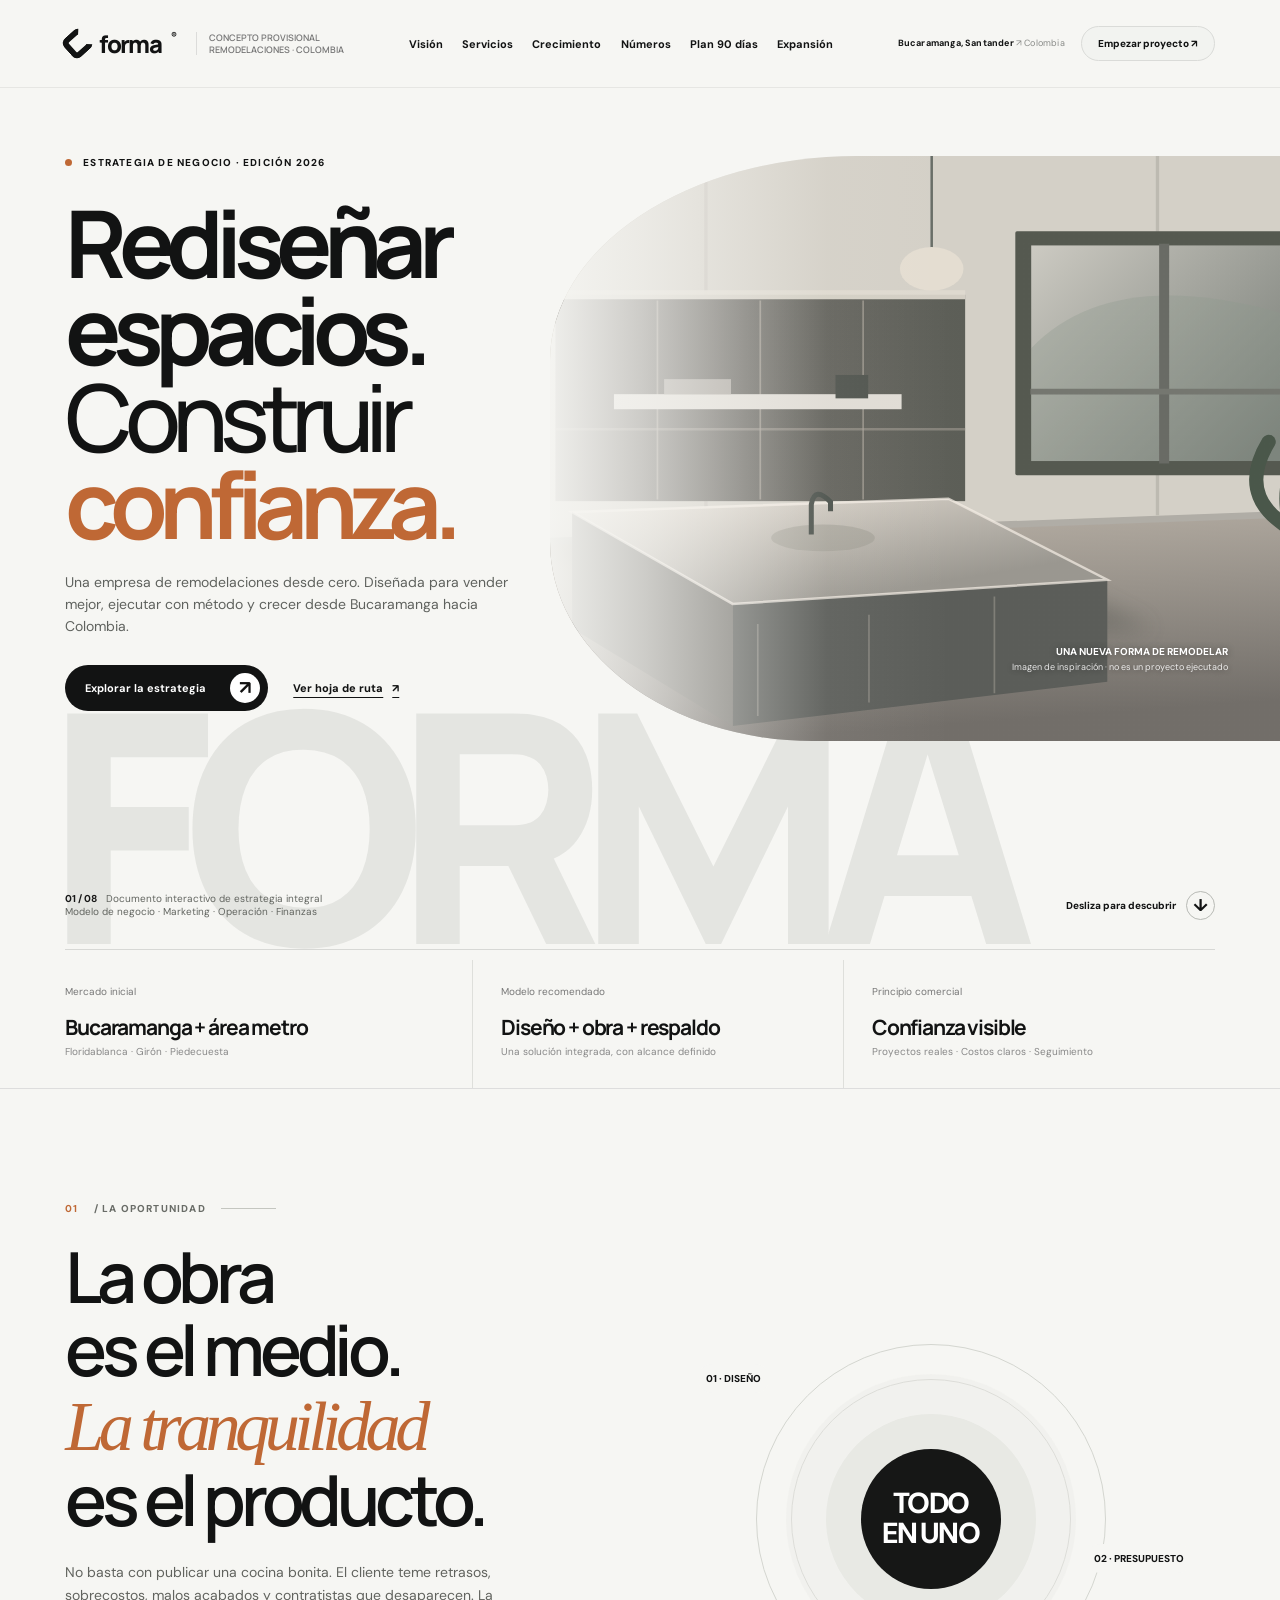
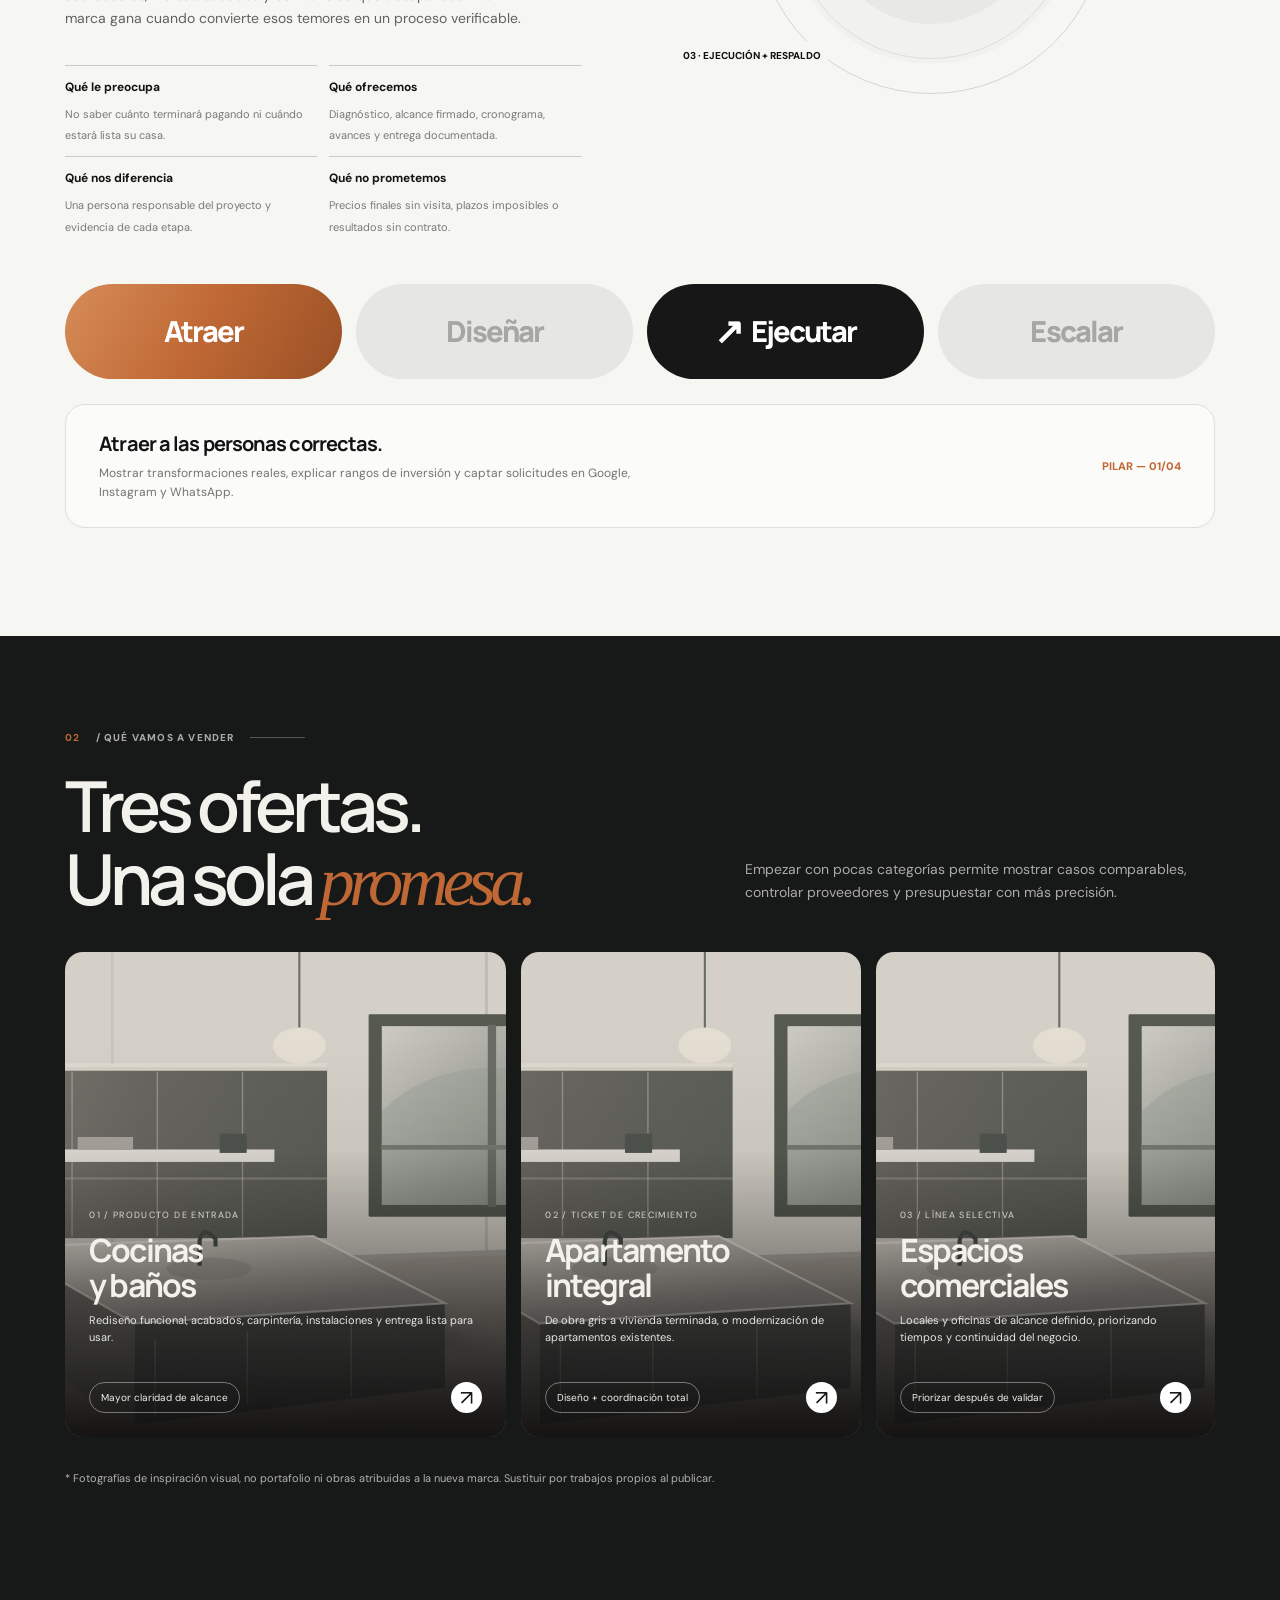
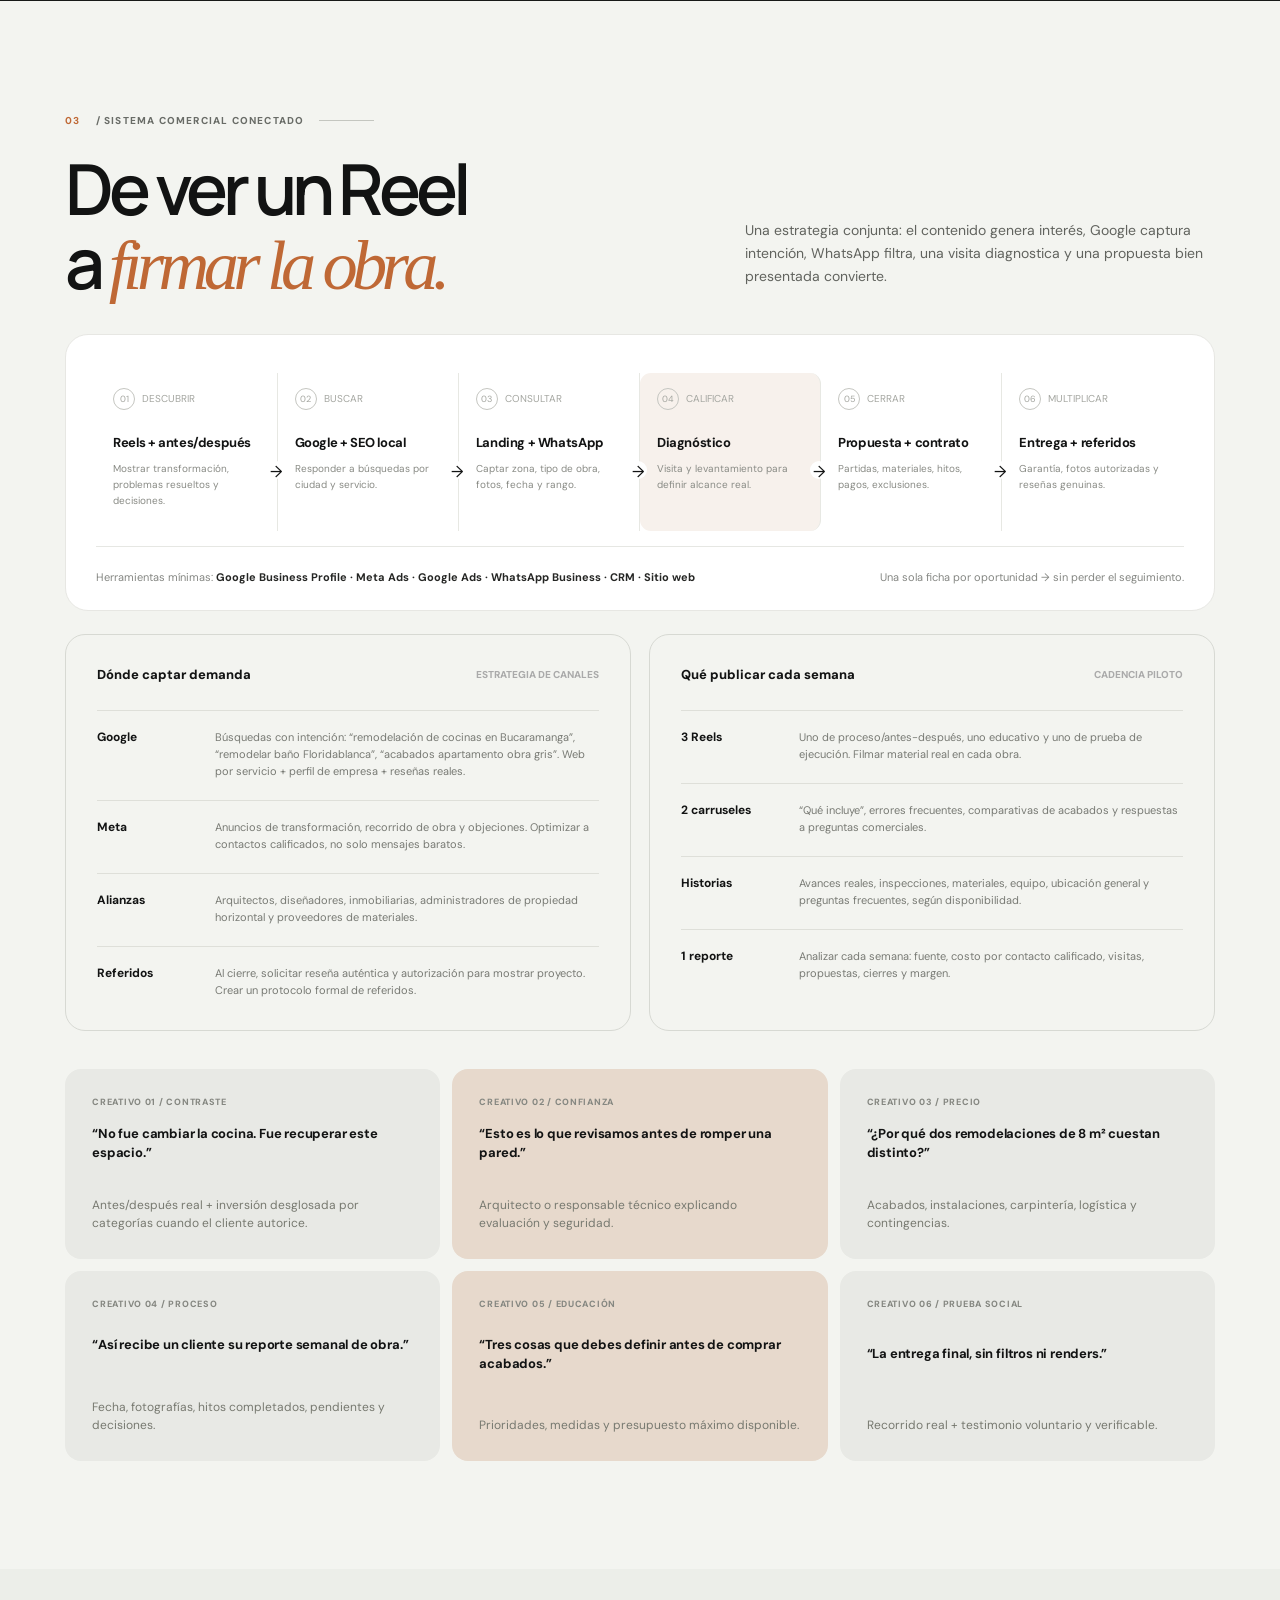
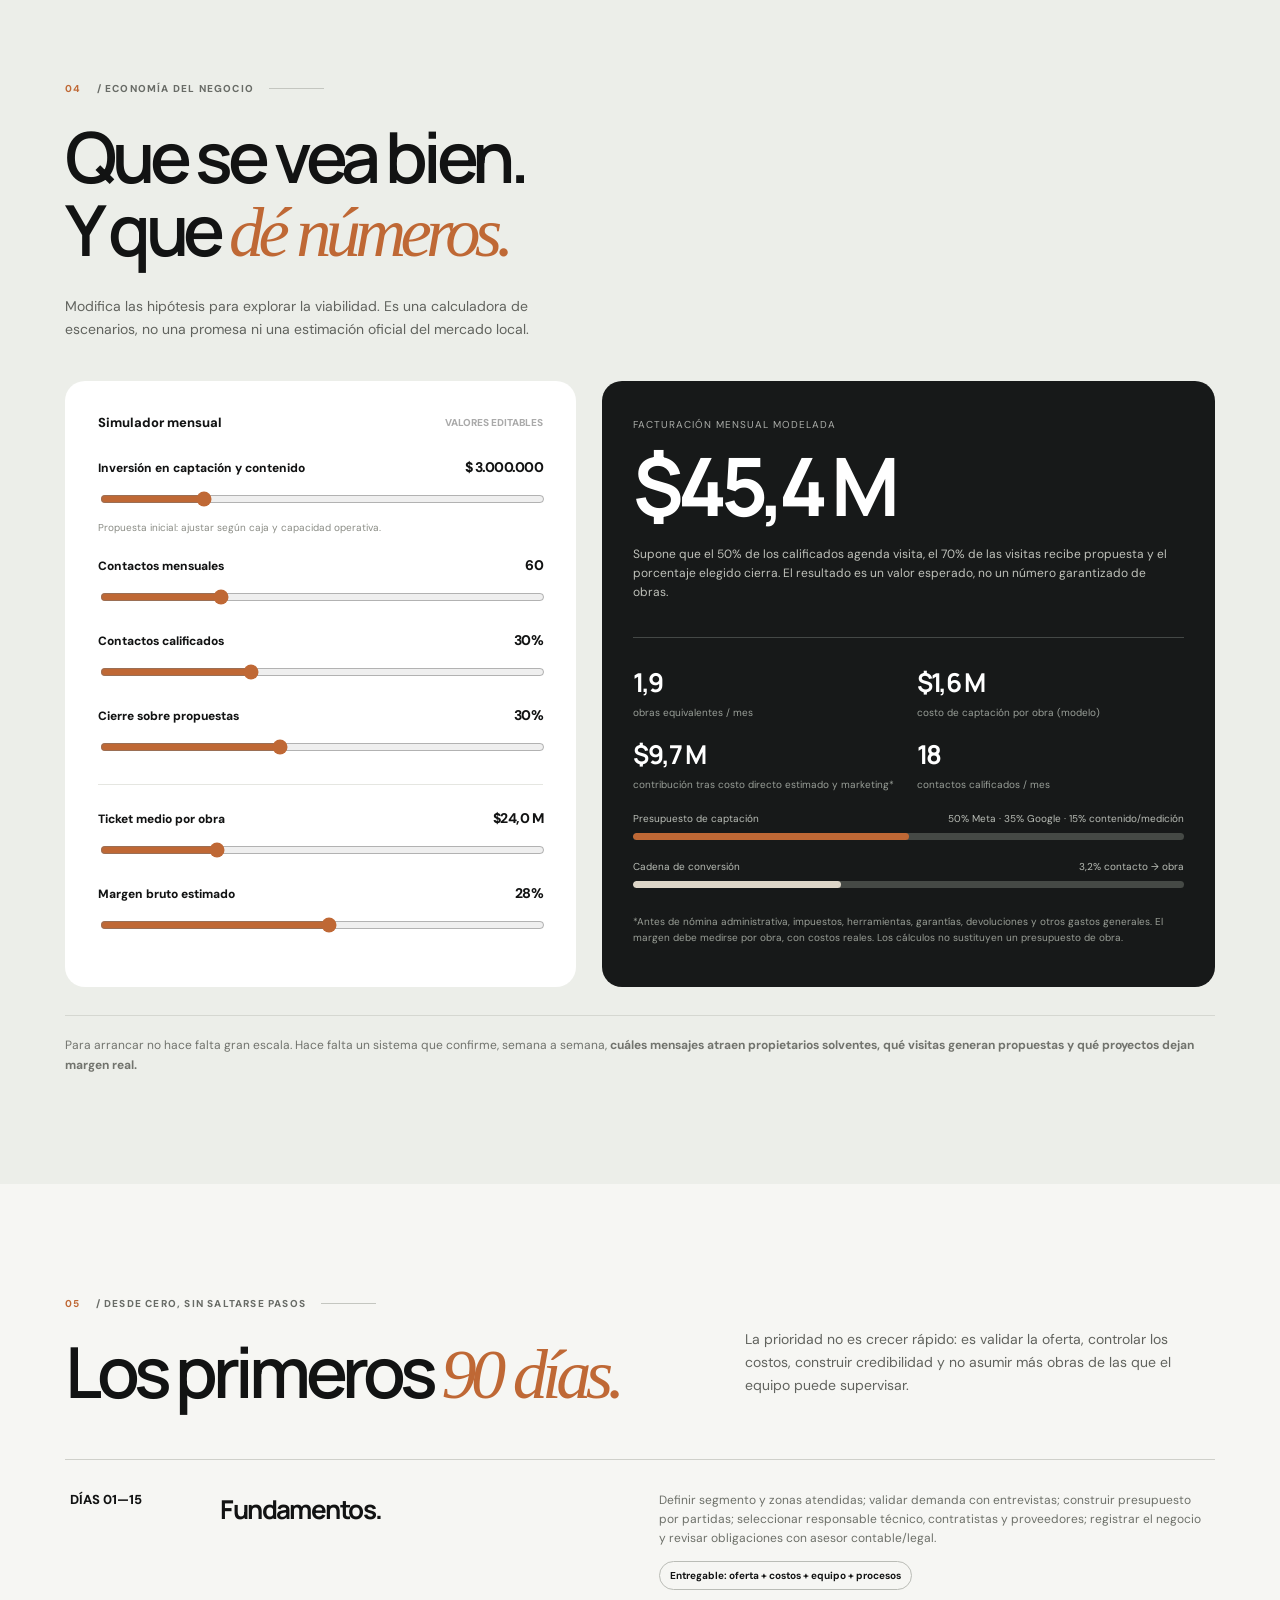
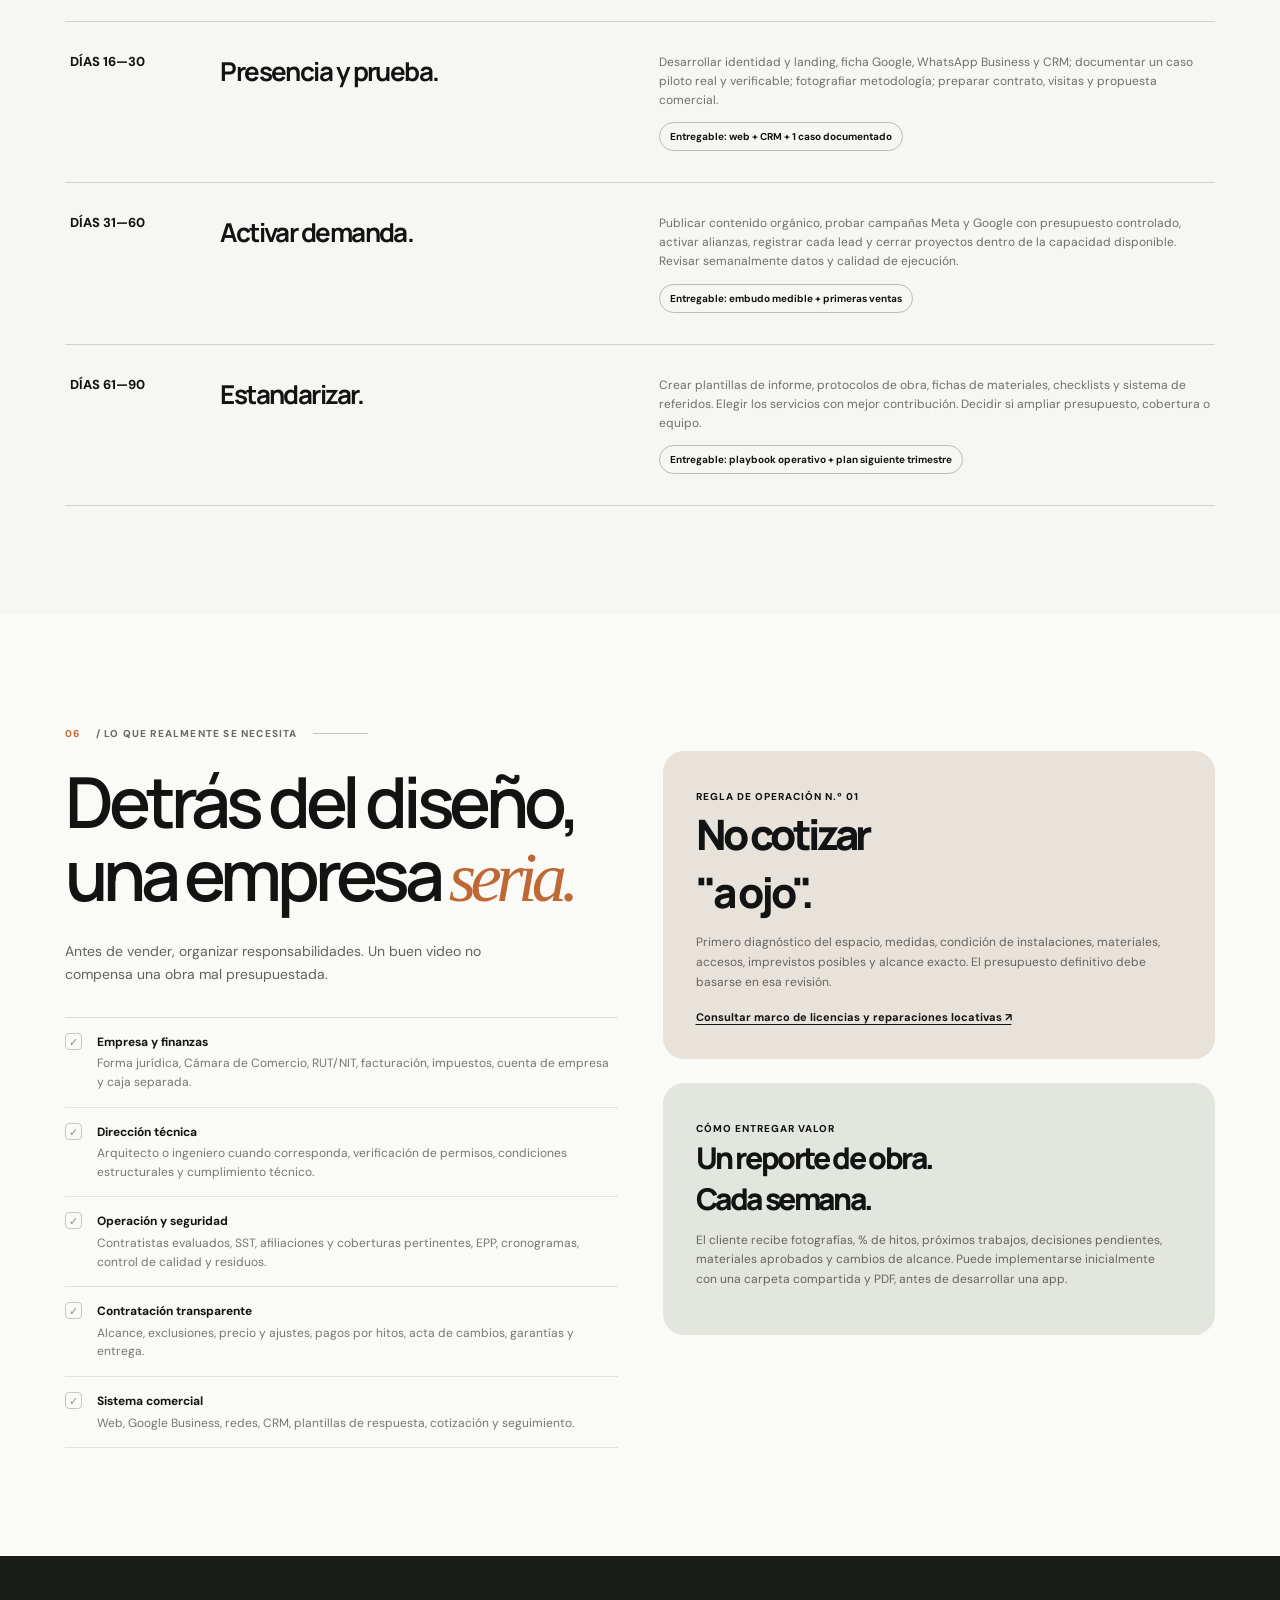
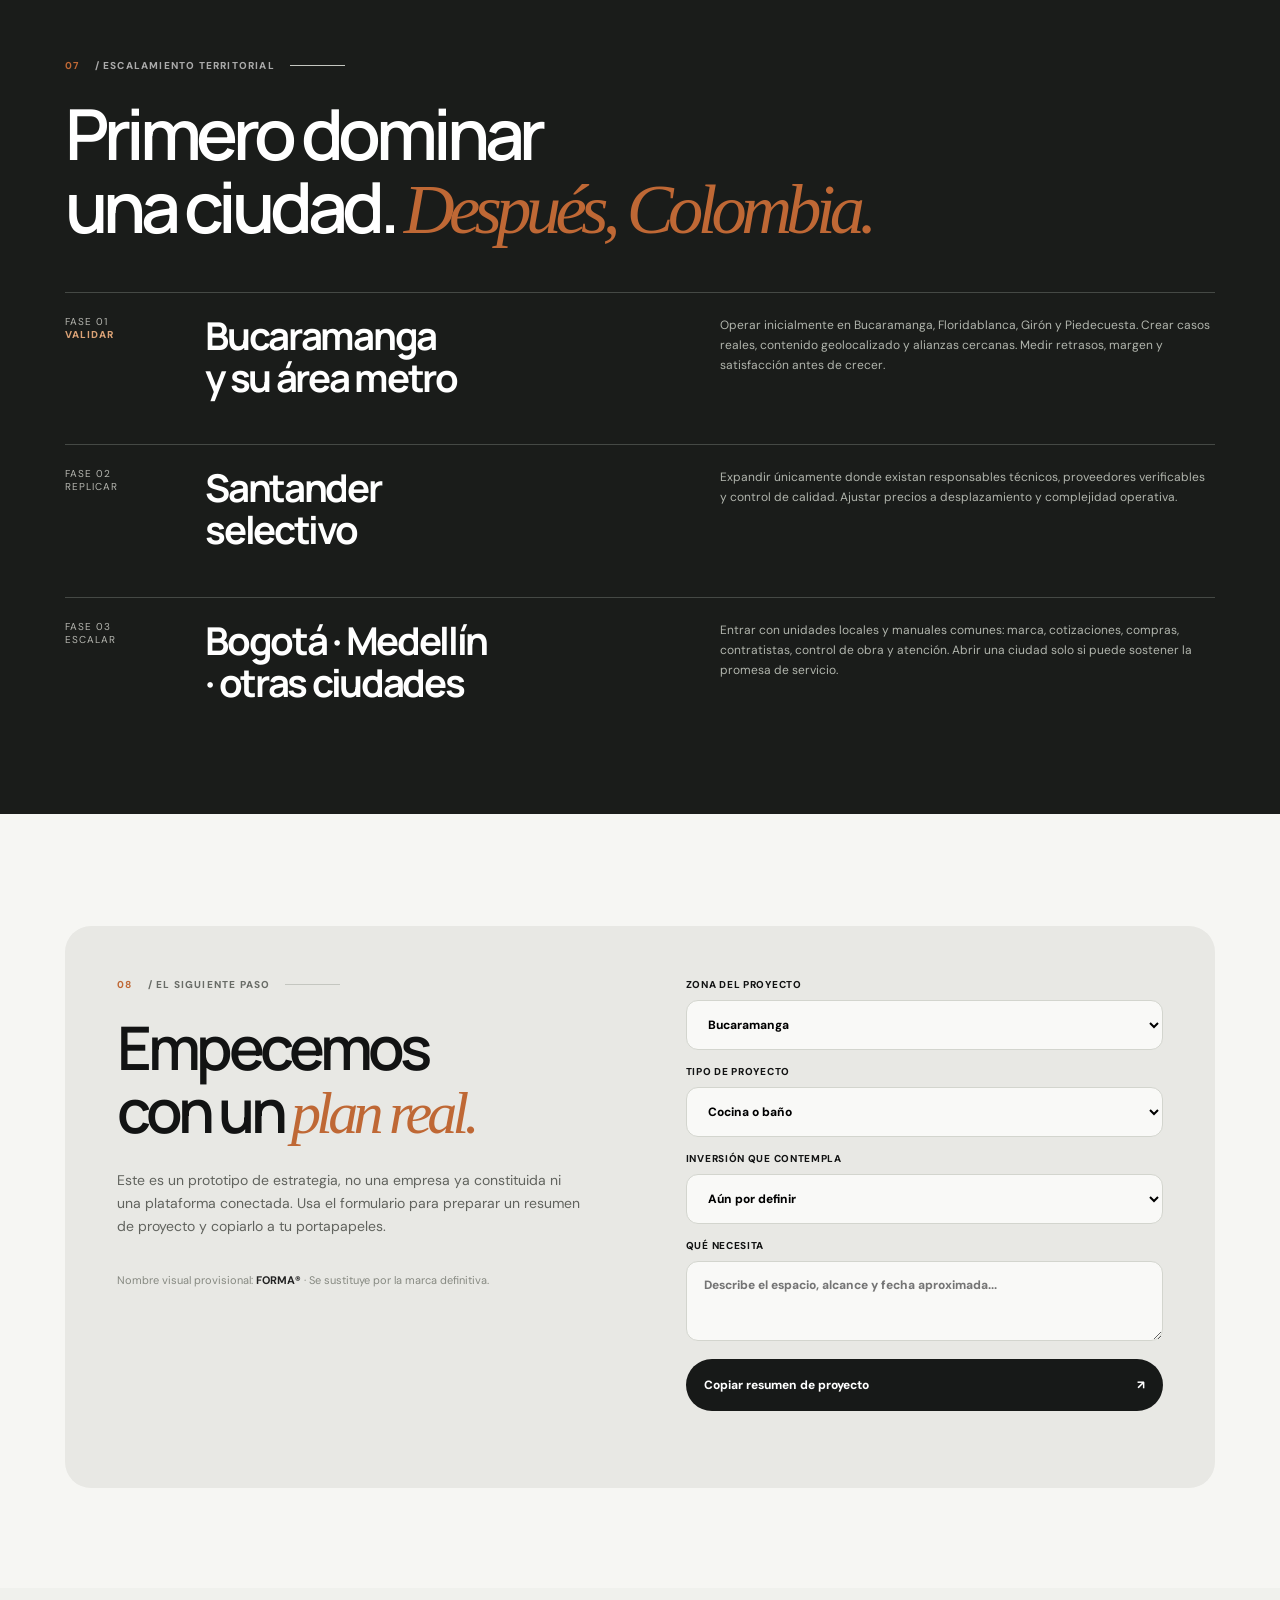
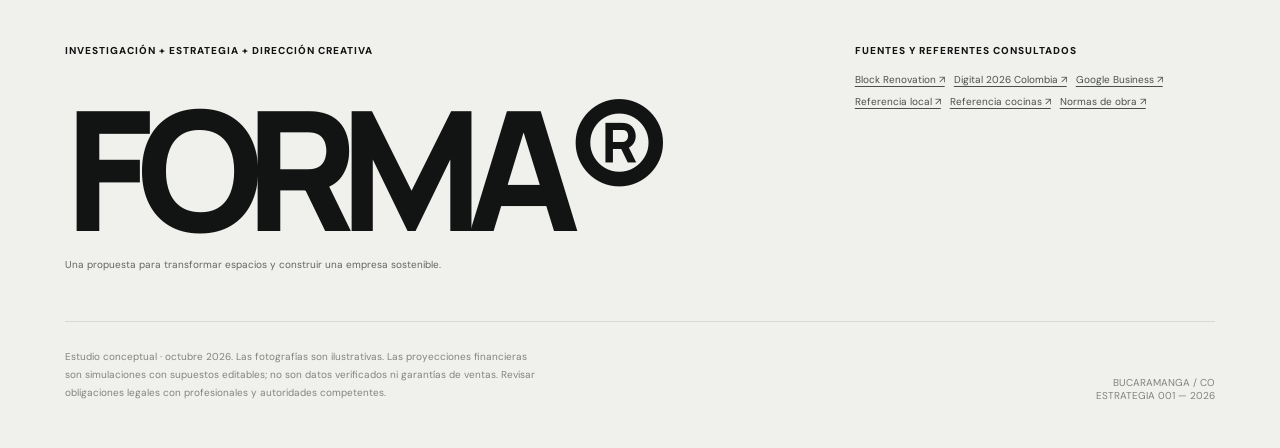
==== index.html @ 868dd38d "Publicar estrategia integral de remodelaciones para Bucaramanga y Colombia" ====
<!doctype html>
<html lang="es">
<head>
  <meta charset="utf-8">
  <meta name="viewport" content="width=device-width, initial-scale=1">
  <meta name="theme-color" content="#f6f6f3">
  <meta name="description" content="Plan estratégico para construir una empresa de remodelaciones en Bucaramanga y escalarla a Colombia: oferta, marketing, ventas, operación y finanzas.">
  <title>FORMA® — Estrategia de remodelaciones | Bucaramanga → Colombia</title>
  <link rel="preconnect" href="https://fonts.googleapis.com">
  <link rel="preconnect" href="https://fonts.gstatic.com" crossorigin>
  <link href="https://fonts.googleapis.com/css2?family=DM+Sans:wght@400;500;600;700&family=Manrope:wght@400;500;600;700;800&display=swap" rel="stylesheet">
  <style>
    :root{--paper:#f6f6f3;--white:#fff;--ink:#121313;--muted:#777976;--line:#dcdcda;--accent:#bf6835;--accent2:#dc9158;--light:#e9eae7;--dark:#181919;--radius:23px;--max:1392px}
    *,*:before,*:after{box-sizing:border-box}
    html{scroll-behavior:smooth;scroll-padding-top:94px}
    body{margin:0;background:#dedfdd;color:var(--ink);font-family:'DM Sans',Arial,sans-serif;-webkit-font-smoothing:antialiased}
    button,input,select,textarea{font:inherit}button{cursor:pointer}a{color:inherit;text-decoration:none}
    .site{max-width:var(--max);margin:auto;background:var(--paper);min-height:100vh;overflow:hidden;box-shadow:0 2px 50px rgba(0,0,0,.06)}
    .pad{padding-left:clamp(22px,5.1vw,78px);padding-right:clamp(22px,5.1vw,78px)}
    .header{height:88px;display:flex;align-items:center;justify-content:space-between;gap:20px;position:relative;z-index:50;border-bottom:1px solid rgba(16,17,17,.07)}
    .brand{display:flex;align-items:center;gap:9px;font-family:Manrope,sans-serif;font-size:24px;font-weight:800;letter-spacing:-1.6px;white-space:nowrap}
    .brand-mark{height:25px;width:25px;border:6px solid #121313;border-right-color:transparent;transform:rotate(-42deg);border-radius:7px;display:inline-block}
    .brand sup{font-size:9px;position:relative;top:-8px;left:1px;letter-spacing:0}
    .brand-mini{font-size:9px;color:#777;line-height:1.32;font-weight:600;letter-spacing:0;margin-left:11px;border-left:1px solid var(--line);padding-left:12px}
    nav{display:flex;gap:clamp(12px,1.5vw,27px);align-items:center}nav a{font-size:11px;font-weight:700;transition:opacity .2s}nav a:hover{opacity:.5}
    .top-actions{display:flex;align-items:center;gap:16px}.loc{font-size:9px;line-height:1.6;font-weight:700;letter-spacing:.02em}.loc span{color:#898b88;font-weight:400}
    .small-btn{border:1px solid #dadbd8;border-radius:50px;padding:10px 16px;font-size:10px;font-weight:800;background:#f2f3f0;white-space:nowrap}.small-btn:hover{background:var(--ink);color:#fff}
    .menu-toggle{display:none;border:0;background:none;font-size:22px}
    .eyebrow{font-size:10px;letter-spacing:.12em;font-weight:800;text-transform:uppercase;display:flex;align-items:center;gap:11px}
    .eyebrow:before{content:'';width:7px;height:7px;border-radius:50%;background:var(--accent)}
    .hero{padding-top:68px;padding-bottom:10px;position:relative;min-height:730px;isolation:isolate}
    .hero-head{z-index:2;position:relative;max-width:830px}
    .hero h1{font-family:Manrope,sans-serif;font-size:clamp(54px,7.3vw,111px);line-height:.93;letter-spacing:-.09em;font-weight:700;margin:30px 0 24px;max-width:980px}
    .hero h1 em{font-style:normal;color:var(--accent)}
    .hero h1 .thin{font-weight:500}
    .hero-lead{font-size:14px;line-height:1.6;color:#5f625e;max-width:450px;margin:0 0 27px}
    .cta{border:0;background:var(--ink);color:#fff;border-radius:50px;padding:8px 8px 8px 20px;display:inline-flex;align-items:center;gap:24px;font-size:11px;font-weight:700;box-shadow:none;transition:transform .2s,background .2s}
    .cta:hover{transform:translateY(-2px);background:var(--accent)}
    .cta .circle{height:30px;width:30px;display:grid;place-items:center;background:#fff;color:#111;border-radius:50%;font-size:19px}
    .quiet-link{font-size:11px;font-weight:800;display:inline-flex;align-items:center;gap:9px;text-decoration:underline;text-underline-offset:5px}
    .hero-actions{display:flex;align-items:center;gap:25px;flex-wrap:wrap}
    .hero-visual{position:absolute;right:0;top:68px;width:57%;height:585px;z-index:-1;pointer-events:none}
    .hero-photo{position:absolute;inset:0;background:#a9a8a0 url("data:image/svg+xml,%3Csvg%20xmlns%3D%22http%3A%2F%2Fwww.w3.org%2F2000%2Fsvg%22%20viewBox%3D%220%200%201100%20700%22%20preserveAspectRatio%3D%22xMidYMid%20slice%22%3E%0A%3Cdefs%3E%0A%20%20%3ClinearGradient%20id%3D%22wall%22%20x1%3D%220%22%20y1%3D%220%22%20x2%3D%221%22%20y2%3D%221%22%3E%3Cstop%20stop-color%3D%22%23d8d5cc%22%2F%3E%3Cstop%20offset%3D%22.55%22%20stop-color%3D%22%23aeaca4%22%2F%3E%3Cstop%20offset%3D%221%22%20stop-color%3D%22%238f9088%22%2F%3E%3C%2FlinearGradient%3E%0A%20%20%3ClinearGradient%20id%3D%22floor%22%20x1%3D%220%22%20y1%3D%220%22%20x2%3D%22.3%22%20y2%3D%221%22%3E%3Cstop%20stop-color%3D%22%23c0b8ad%22%2F%3E%3Cstop%20offset%3D%221%22%20stop-color%3D%22%23726e69%22%2F%3E%3C%2FlinearGradient%3E%0A%20%20%3ClinearGradient%20id%3D%22counter%22%20x1%3D%220%22%20y1%3D%220%22%20x2%3D%22.85%22%20y2%3D%221%22%3E%3Cstop%20stop-color%3D%22%23e8e1d7%22%2F%3E%3Cstop%20offset%3D%22.8%22%20stop-color%3D%22%239a9790%22%2F%3E%3C%2FlinearGradient%3E%0A%20%20%3ClinearGradient%20id%3D%22window%22%20x1%3D%220%22%20y1%3D%220%22%20x2%3D%221%22%20y2%3D%22.8%22%3E%3Cstop%20stop-color%3D%22%23cccac2%22%2F%3E%3Cstop%20offset%3D%221%22%20stop-color%3D%22%23767b75%22%2F%3E%3C%2FlinearGradient%3E%0A%20%20%3ClinearGradient%20id%3D%22cab%22%20x1%3D%220%22%20y1%3D%220%22%20x2%3D%221%22%20y2%3D%220%22%3E%3Cstop%20stop-color%3D%22%237c7771%22%2F%3E%3Cstop%20offset%3D%22.46%22%20stop-color%3D%22%23686660%22%2F%3E%3Cstop%20offset%3D%221%22%20stop-color%3D%22%235c5e57%22%2F%3E%3C%2FlinearGradient%3E%0A%20%20%3Cfilter%20id%3D%22blur%22%3E%3CfeGaussianBlur%20stdDeviation%3D%2213%22%2F%3E%3C%2Ffilter%3E%0A%20%20%3Cpattern%20id%3D%22grain%22%20width%3D%226%22%20height%3D%226%22%20patternUnits%3D%22userSpaceOnUse%22%3E%3Ccircle%20cx%3D%222%22%20cy%3D%223%22%20r%3D%22.5%22%20fill%3D%22%23ffffff%22%20opacity%3D%22.12%22%2F%3E%3C%2Fpattern%3E%0A%3C%2Fdefs%3E%0A%3Crect%20width%3D%221100%22%20height%3D%22700%22%20fill%3D%22url%28%23wall%29%22%2F%3E%0A%3Cpath%20d%3D%22M0%200%20L1100%200%20L1100%20425%20L0%20465%20Z%22%20fill%3D%22%23d4d0c7%22%2F%3E%0A%3Cpath%20d%3D%22M0%20465%20L1100%20425%20L1100%20700%20L0%20700%20Z%22%20fill%3D%22url%28%23floor%29%22%2F%3E%0A%3Cpath%20d%3D%22M0%20465%20L1100%20425%22%20stroke%3D%22%23b0ada6%22%20stroke-width%3D%228%22%2F%3E%0A%3Cpath%20d%3D%22M300%200L300%20453%22%20stroke%3D%22%23b4aea7%22%20stroke-width%3D%224%22%20opacity%3D%22.4%22%2F%3E%0A%3Cpath%20d%3D%22M840%200L840%20430%22%20stroke%3D%22%239b9a91%22%20stroke-width%3D%224%22%20opacity%3D%22.4%22%2F%3E%0A%3Crect%20x%3D%22670%22%20y%3D%2290%22%20width%3D%22360%22%20height%3D%22292%22%20rx%3D%222%22%20fill%3D%22%23555950%22%2F%3E%0A%3Crect%20x%3D%22689%22%20y%3D%22107%22%20width%3D%22323%22%20height%3D%22258%22%20fill%3D%22url%28%23window%29%22%2F%3E%0A%3Cpath%20d%3D%22M689%20230%20Q790%20125%201012%20195%20V365%20H689Z%22%20fill%3D%22%238d988d%22%20opacity%3D%22.33%22%2F%3E%0A%3Cpath%20d%3D%22M848%20105V368%22%20stroke%3D%22%23696b65%22%20stroke-width%3D%2212%22%2F%3E%3Cpath%20d%3D%22M688%20282H1015%22%20stroke%3D%22%23757770%22%20stroke-width%3D%227%22%2F%3E%0A%3Crect%20x%3D%22120%22%20y%3D%22166%22%20width%3D%22490%22%20height%3D%22247%22%20fill%3D%22url%28%23cab%29%22%2F%3E%0A%3Cpath%20d%3D%22M120%20166%20H610%22%20stroke%3D%22%23e0dbd0%22%20stroke-width%3D%2211%22%20opacity%3D%22.9%22%2F%3E%0A%3Cpath%20d%3D%22M242%20173V411M365%20173V411M488%20173V411%22%20stroke%3D%22%23c9c0b4%22%20stroke-width%3D%222%22%20opacity%3D%22.48%22%2F%3E%0A%3Cpath%20d%3D%22M120%20327H610%22%20stroke%3D%22%23aaa39a%22%20stroke-width%3D%223%22%20opacity%3D%22.52%22%2F%3E%0A%3Crect%20x%3D%22190%22%20y%3D%22285%22%20width%3D%22344%22%20height%3D%2218%22%20fill%3D%22%23e0dcd5%22%2F%3E%3Crect%20x%3D%22250%22%20y%3D%22267%22%20width%3D%2280%22%20height%3D%2218%22%20fill%3D%22%23a9a49d%22%2F%3E%0A%3Crect%20x%3D%22455%22%20y%3D%22262%22%20width%3D%2239%22%20height%3D%2228%22%20fill%3D%22%2350544e%22%2F%3E%0A%3Cpath%20d%3D%22M90%20461%20L590%20442%20L835%20566%20L382%20595Z%22%20fill%3D%22%233d423d%22%20opacity%3D%22.29%22%20filter%3D%22url%28%23blur%29%22%2F%3E%0A%3Cpath%20d%3D%22M140%20426L590%20410L780%20507L332%20536Z%22%20fill%3D%22url%28%23counter%29%22%2F%3E%0A%3Cpath%20d%3D%22M332%20536L780%20507L780%20629L332%20682Z%22%20fill%3D%22%235b5d59%22%2F%3E%0A%3Cpath%20d%3D%22M140%20426%20L332%20536%20L332%20682%20L140%20565Z%22%20fill%3D%22%2377756f%22%2F%3E%0A%3Cpath%20d%3D%22M140%20426L590%20410L780%20507L332%20536Z%22%20stroke%3D%22%23f7f0e7%22%20stroke-width%3D%223%22%20fill%3D%22none%22%20opacity%3D%22.7%22%2F%3E%0A%3Cpath%20d%3D%22M362%20560L362%20670M495%20549L495%20654M645%20527L645%20643%22%20stroke%3D%22%23c7c0b5%22%20stroke-width%3D%222%22%20opacity%3D%22.34%22%2F%3E%0A%3Cellipse%20cx%3D%22440%22%20cy%3D%22457%22%20rx%3D%2262%22%20ry%3D%2216%22%20fill%3D%22%239b9990%22%20opacity%3D%22.5%22%2F%3E%3Cpath%20d%3D%22M426%20453V417%20Q430%20394%20449%20414%20L449%20425%22%20stroke%3D%22%234b514b%22%20stroke-width%3D%226%22%20fill%3D%22none%22%2F%3E%0A%3Cpath%20d%3D%22M65%200L65%20118M570%200L570%20118%22%20stroke%3D%22%23686d67%22%20stroke-width%3D%223%22%2F%3E%0A%3Cellipse%20cx%3D%2265%22%20cy%3D%22135%22%20rx%3D%2238%22%20ry%3D%2226%22%20fill%3D%22%23e4ddd1%22%2F%3E%3Cellipse%20cx%3D%22570%22%20cy%3D%22135%22%20rx%3D%2238%22%20ry%3D%2226%22%20fill%3D%22%23e4ddd1%22%2F%3E%0A%3Cpath%20d%3D%22M1053%20367L1053%20527%22%20stroke%3D%22%23474d43%22%20stroke-width%3D%2211%22%2F%3E%3Cpath%20d%3D%22M1014%20484Q968%20390%201030%20333M1039%20478Q1112%20370%201068%20319M1019%20456Q928%20416%20973%20342M1051%20455Q1132%20425%201124%20352%22%20fill%3D%22none%22%20stroke%3D%22%234a574a%22%20stroke-width%3D%2217%22%20stroke-linecap%3D%22round%22%2F%3E%3Cpath%20d%3D%22M1012%20520L1090%20520L1073%20584L1027%20584Z%22%20fill%3D%22%238b867c%22%2F%3E%0A%3Crect%20width%3D%221100%22%20height%3D%22700%22%20fill%3D%22url%28%23grain%29%22%20opacity%3D%22.3%22%2F%3E%0A%3C%2Fsvg%3E%0A") center/cover no-repeat;overflow:hidden;border-radius:42% 0 0 36%/35% 0 0 34%}
    .hero-photo img{display:block;width:100%;height:100%;object-fit:cover;object-position:center;filter:brightness(.88) saturate(.76)}
    .hero-photo:after{content:'';position:absolute;inset:0;background:linear-gradient(90deg,rgba(246,246,243,.94) 0%,rgba(246,246,243,.68) 13%,rgba(246,246,243,.06) 38%,transparent 55%)}
    .image-label{position:absolute;right:52px;bottom:66px;color:#fff;font-weight:700;font-size:10px;text-align:right;line-height:1.55;text-shadow:0 1px 6px #2228}
    .image-label span{font-size:9px;font-weight:400;opacity:.85}
    .hero-ghost{font-family:Manrope,sans-serif;position:absolute;z-index:-2;bottom:10px;left:3.5%;font-weight:800;letter-spacing:-.10em;font-size:clamp(125px,25vw,360px);line-height:.8;color:#e0e1dd;white-space:nowrap;opacity:.78;user-select:none}
    .hero-footer{z-index:2;position:relative;margin-top:180px;display:flex;justify-content:space-between;align-items:center;gap:10px;padding-bottom:29px;border-bottom:1px solid #d7d8d5}
    .micro{font-size:10px;color:#626560}.micro strong{color:#171717}.hero-footer .scroll{display:flex;align-items:center;gap:10px;font-size:10px;font-weight:800}.scroll .circ{display:grid;place-items:center;width:29px;height:29px;border:1px solid #b8bab5;border-radius:50%;font-size:17px}
    .strips{display:grid;grid-template-columns:1.1fr 1fr 1fr;border-bottom:1px solid #ddd}.strip{padding:25px 26px 29px 0;border-right:1px solid #dedfdb}.strip+.strip{padding-left:28px}.strip:last-child{border:0}
    .strip-top{font-size:10px;color:#777;display:block;margin-bottom:15px}.strip-big{font-family:Manrope;font-size:21px;letter-spacing:-.055em;font-weight:700}.strip-sub{font-size:10px;color:#888;margin-top:4px;line-height:1.45}
    .section{padding-top:113px;padding-bottom:108px}
    .section-kicker{font-size:10px;text-transform:uppercase;letter-spacing:.12em;display:flex;gap:15px;align-items:center;font-weight:800;color:#696c67}.section-kicker b{color:var(--accent)}
    .section-kicker:after{content:'';height:1px;width:55px;background:#c4c6c0}
    .big-title{font-family:Manrope,sans-serif;font-weight:600;letter-spacing:-.074em;line-height:1.04;font-size:clamp(43px,5.5vw,76px);margin:25px 0}.big-title .serif{font-family:Georgia,serif;font-weight:400;font-style:italic;letter-spacing:-.08em;color:var(--accent)}
    .section-lead{font-size:14px;line-height:1.65;max-width:470px;color:#61635e}
    .mission{display:grid;grid-template-columns:1fr 1.1fr;align-items:center;gap:65px}
    .orb{height:420px;position:relative;overflow:hidden;display:grid;place-items:center}
    .orb .one{width:350px;height:350px;border-radius:50%;border:1px solid #d4d6d0;position:absolute}
    .orb .two{width:280px;height:280px;border-radius:50%;border:1px solid #c9cac5;position:absolute}
    .orb .three{width:210px;height:210px;border-radius:50%;background:#e8e9e4;position:absolute;display:grid;place-items:center;box-shadow:0 0 0 40px #eeeeea88}
    .orb .core{background:#161716;color:white;width:140px;height:140px;border-radius:50%;display:flex;align-items:center;justify-content:center;text-align:center;font-size:29px;line-height:1.02;letter-spacing:-.06em;font-weight:800;z-index:2}
    .orb .tick{position:absolute;font-size:10px;font-weight:800;z-index:3;background:#f6f6f3;padding:8px;border-radius:20px}.orb .t1{left:9%;top:13%}.orb .t2{right:4%;top:56%}.orb .t3{left:5%;bottom:14%}
    .problem-grid{display:grid;grid-template-columns:1fr 1fr;gap:12px;margin-top:35px}
    .problem{border-top:1px solid #caccc7;padding-top:13px}.problem b{font-size:12px;display:block;margin-bottom:7px}.problem span{font-size:11px;line-height:1.55;color:#797b76}
    .pillband{padding-top:48px;padding-bottom:25px;display:flex;align-items:center;justify-content:space-between;gap:14px}
    .pill{min-height:95px;border:none;border-radius:80px;padding:18px 22px;background:#e6e7e3;flex:1;display:flex;align-items:center;justify-content:center;gap:8px;font-family:Manrope;font-weight:800;letter-spacing:-.065em;font-size:clamp(18px,2.5vw,29px);color:#a5a7a2;transition:all .25s}
    .pill.active{background:linear-gradient(120deg,#d68c58,var(--accent),#995025);color:#fff}.pill.black{background:#161716;color:#fff}.pill .arrow{font-size:36px;line-height:.5}
    .tab-content{border:1px solid #dedfdb;border-radius:20px;background:#fbfbf9;padding:25px 33px;min-height:109px;display:flex;justify-content:space-between;align-items:center;gap:25px}.tab-content strong{font-family:Manrope;font-size:20px;letter-spacing:-.045em}.tab-content p{font-size:12px;line-height:1.6;color:#72746f;max-width:570px;margin:7px 0 0}.tab-no{font-size:11px;white-space:nowrap;color:var(--accent);font-weight:800}
    .black-section{background:#171918;color:#f2f1ec;padding-top:95px;padding-bottom:105px}.black-section .section-kicker{color:#aaa}.black-section .section-kicker:after{background:#555}.black-section .section-lead{color:#aaa}
    .services-head{display:flex;justify-content:space-between;align-items:end;gap:30px;margin-bottom:34px}.services-head .big-title{max-width:700px;margin-bottom:0}
    .service-grid{display:grid;grid-template-columns:1.3fr 1fr 1fr;gap:15px}.service-card{min-height:485px;position:relative;border-radius:18px;overflow:hidden;background:#323531;display:flex;align-items:end;isolation:isolate;cursor:pointer}
    .service-card{background-image:url("data:image/svg+xml,%3Csvg%20xmlns%3D%22http%3A%2F%2Fwww.w3.org%2F2000%2Fsvg%22%20viewBox%3D%220%200%201100%20700%22%20preserveAspectRatio%3D%22xMidYMid%20slice%22%3E%0A%3Cdefs%3E%0A%20%20%3ClinearGradient%20id%3D%22wall%22%20x1%3D%220%22%20y1%3D%220%22%20x2%3D%221%22%20y2%3D%221%22%3E%3Cstop%20stop-color%3D%22%23d8d5cc%22%2F%3E%3Cstop%20offset%3D%22.55%22%20stop-color%3D%22%23aeaca4%22%2F%3E%3Cstop%20offset%3D%221%22%20stop-color%3D%22%238f9088%22%2F%3E%3C%2FlinearGradient%3E%0A%20%20%3ClinearGradient%20id%3D%22floor%22%20x1%3D%220%22%20y1%3D%220%22%20x2%3D%22.3%22%20y2%3D%221%22%3E%3Cstop%20stop-color%3D%22%23c0b8ad%22%2F%3E%3Cstop%20offset%3D%221%22%20stop-color%3D%22%23726e69%22%2F%3E%3C%2FlinearGradient%3E%0A%20%20%3ClinearGradient%20id%3D%22counter%22%20x1%3D%220%22%20y1%3D%220%22%20x2%3D%22.85%22%20y2%3D%221%22%3E%3Cstop%20stop-color%3D%22%23e8e1d7%22%2F%3E%3Cstop%20offset%3D%22.8%22%20stop-color%3D%22%239a9790%22%2F%3E%3C%2FlinearGradient%3E%0A%20%20%3ClinearGradient%20id%3D%22window%22%20x1%3D%220%22%20y1%3D%220%22%20x2%3D%221%22%20y2%3D%22.8%22%3E%3Cstop%20stop-color%3D%22%23cccac2%22%2F%3E%3Cstop%20offset%3D%221%22%20stop-color%3D%22%23767b75%22%2F%3E%3C%2FlinearGradient%3E%0A%20%20%3ClinearGradient%20id%3D%22cab%22%20x1%3D%220%22%20y1%3D%220%22%20x2%3D%221%22%20y2%3D%220%22%3E%3Cstop%20stop-color%3D%22%237c7771%22%2F%3E%3Cstop%20offset%3D%22.46%22%20stop-color%3D%22%23686660%22%2F%3E%3Cstop%20offset%3D%221%22%20stop-color%3D%22%235c5e57%22%2F%3E%3C%2FlinearGradient%3E%0A%20%20%3Cfilter%20id%3D%22blur%22%3E%3CfeGaussianBlur%20stdDeviation%3D%2213%22%2F%3E%3C%2Ffilter%3E%0A%20%20%3Cpattern%20id%3D%22grain%22%20width%3D%226%22%20height%3D%226%22%20patternUnits%3D%22userSpaceOnUse%22%3E%3Ccircle%20cx%3D%222%22%20cy%3D%223%22%20r%3D%22.5%22%20fill%3D%22%23ffffff%22%20opacity%3D%22.12%22%2F%3E%3C%2Fpattern%3E%0A%3C%2Fdefs%3E%0A%3Crect%20width%3D%221100%22%20height%3D%22700%22%20fill%3D%22url%28%23wall%29%22%2F%3E%0A%3Cpath%20d%3D%22M0%200%20L1100%200%20L1100%20425%20L0%20465%20Z%22%20fill%3D%22%23d4d0c7%22%2F%3E%0A%3Cpath%20d%3D%22M0%20465%20L1100%20425%20L1100%20700%20L0%20700%20Z%22%20fill%3D%22url%28%23floor%29%22%2F%3E%0A%3Cpath%20d%3D%22M0%20465%20L1100%20425%22%20stroke%3D%22%23b0ada6%22%20stroke-width%3D%228%22%2F%3E%0A%3Cpath%20d%3D%22M300%200L300%20453%22%20stroke%3D%22%23b4aea7%22%20stroke-width%3D%224%22%20opacity%3D%22.4%22%2F%3E%0A%3Cpath%20d%3D%22M840%200L840%20430%22%20stroke%3D%22%239b9a91%22%20stroke-width%3D%224%22%20opacity%3D%22.4%22%2F%3E%0A%3Crect%20x%3D%22670%22%20y%3D%2290%22%20width%3D%22360%22%20height%3D%22292%22%20rx%3D%222%22%20fill%3D%22%23555950%22%2F%3E%0A%3Crect%20x%3D%22689%22%20y%3D%22107%22%20width%3D%22323%22%20height%3D%22258%22%20fill%3D%22url%28%23window%29%22%2F%3E%0A%3Cpath%20d%3D%22M689%20230%20Q790%20125%201012%20195%20V365%20H689Z%22%20fill%3D%22%238d988d%22%20opacity%3D%22.33%22%2F%3E%0A%3Cpath%20d%3D%22M848%20105V368%22%20stroke%3D%22%23696b65%22%20stroke-width%3D%2212%22%2F%3E%3Cpath%20d%3D%22M688%20282H1015%22%20stroke%3D%22%23757770%22%20stroke-width%3D%227%22%2F%3E%0A%3Crect%20x%3D%22120%22%20y%3D%22166%22%20width%3D%22490%22%20height%3D%22247%22%20fill%3D%22url%28%23cab%29%22%2F%3E%0A%3Cpath%20d%3D%22M120%20166%20H610%22%20stroke%3D%22%23e0dbd0%22%20stroke-width%3D%2211%22%20opacity%3D%22.9%22%2F%3E%0A%3Cpath%20d%3D%22M242%20173V411M365%20173V411M488%20173V411%22%20stroke%3D%22%23c9c0b4%22%20stroke-width%3D%222%22%20opacity%3D%22.48%22%2F%3E%0A%3Cpath%20d%3D%22M120%20327H610%22%20stroke%3D%22%23aaa39a%22%20stroke-width%3D%223%22%20opacity%3D%22.52%22%2F%3E%0A%3Crect%20x%3D%22190%22%20y%3D%22285%22%20width%3D%22344%22%20height%3D%2218%22%20fill%3D%22%23e0dcd5%22%2F%3E%3Crect%20x%3D%22250%22%20y%3D%22267%22%20width%3D%2280%22%20height%3D%2218%22%20fill%3D%22%23a9a49d%22%2F%3E%0A%3Crect%20x%3D%22455%22%20y%3D%22262%22%20width%3D%2239%22%20height%3D%2228%22%20fill%3D%22%2350544e%22%2F%3E%0A%3Cpath%20d%3D%22M90%20461%20L590%20442%20L835%20566%20L382%20595Z%22%20fill%3D%22%233d423d%22%20opacity%3D%22.29%22%20filter%3D%22url%28%23blur%29%22%2F%3E%0A%3Cpath%20d%3D%22M140%20426L590%20410L780%20507L332%20536Z%22%20fill%3D%22url%28%23counter%29%22%2F%3E%0A%3Cpath%20d%3D%22M332%20536L780%20507L780%20629L332%20682Z%22%20fill%3D%22%235b5d59%22%2F%3E%0A%3Cpath%20d%3D%22M140%20426%20L332%20536%20L332%20682%20L140%20565Z%22%20fill%3D%22%2377756f%22%2F%3E%0A%3Cpath%20d%3D%22M140%20426L590%20410L780%20507L332%20536Z%22%20stroke%3D%22%23f7f0e7%22%20stroke-width%3D%223%22%20fill%3D%22none%22%20opacity%3D%22.7%22%2F%3E%0A%3Cpath%20d%3D%22M362%20560L362%20670M495%20549L495%20654M645%20527L645%20643%22%20stroke%3D%22%23c7c0b5%22%20stroke-width%3D%222%22%20opacity%3D%22.34%22%2F%3E%0A%3Cellipse%20cx%3D%22440%22%20cy%3D%22457%22%20rx%3D%2262%22%20ry%3D%2216%22%20fill%3D%22%239b9990%22%20opacity%3D%22.5%22%2F%3E%3Cpath%20d%3D%22M426%20453V417%20Q430%20394%20449%20414%20L449%20425%22%20stroke%3D%22%234b514b%22%20stroke-width%3D%226%22%20fill%3D%22none%22%2F%3E%0A%3Cpath%20d%3D%22M65%200L65%20118M570%200L570%20118%22%20stroke%3D%22%23686d67%22%20stroke-width%3D%223%22%2F%3E%0A%3Cellipse%20cx%3D%2265%22%20cy%3D%22135%22%20rx%3D%2238%22%20ry%3D%2226%22%20fill%3D%22%23e4ddd1%22%2F%3E%3Cellipse%20cx%3D%22570%22%20cy%3D%22135%22%20rx%3D%2238%22%20ry%3D%2226%22%20fill%3D%22%23e4ddd1%22%2F%3E%0A%3Cpath%20d%3D%22M1053%20367L1053%20527%22%20stroke%3D%22%23474d43%22%20stroke-width%3D%2211%22%2F%3E%3Cpath%20d%3D%22M1014%20484Q968%20390%201030%20333M1039%20478Q1112%20370%201068%20319M1019%20456Q928%20416%20973%20342M1051%20455Q1132%20425%201124%20352%22%20fill%3D%22none%22%20stroke%3D%22%234a574a%22%20stroke-width%3D%2217%22%20stroke-linecap%3D%22round%22%2F%3E%3Cpath%20d%3D%22M1012%20520L1090%20520L1073%20584L1027%20584Z%22%20fill%3D%22%238b867c%22%2F%3E%0A%3Crect%20width%3D%221100%22%20height%3D%22700%22%20fill%3D%22url%28%23grain%29%22%20opacity%3D%22.3%22%2F%3E%0A%3C%2Fsvg%3E%0A");background-position:center;background-size:cover}.service-card:after{content:'';position:absolute;inset:0;background:linear-gradient(180deg,transparent 18%,rgba(0,0,0,.05) 41%,rgba(0,0,0,.82));z-index:-1}
    .service-card img{position:absolute;inset:0;width:100%;height:100%;object-fit:cover;z-index:-2;filter:saturate(.7);transition:transform .6s}.service-card:hover img{transform:scale(1.06)}
    .service-info{padding:24px;width:100%}.service-n{font-size:9px;opacity:.85;letter-spacing:.15em}.service-info h3{font-family:Manrope;font-size:clamp(20px,2.5vw,34px);line-height:1.08;letter-spacing:-.06em;margin:10px 0}.service-info p{font-size:11px;color:#e6e6e3;line-height:1.55;margin:0 0 18px;min-height:52px}
    .service-info .chip{display:inline-block;font-size:10px;border:1px solid #ddd7;border-radius:30px;padding:8px 11px}.service-info .go{float:right;width:31px;height:31px;border-radius:50%;background:#fff;color:#161716;display:grid;place-items:center;font-size:21px}
    .services-note{padding-top:23px;font-size:11px;opacity:.7}
    .sales{background:#f3f4f0}.sales-header{display:flex;justify-content:space-between;align-items:end;gap:35px;margin-bottom:32px}.sales-header .big-title{margin-bottom:0}
    .funnel{background:#fff;border-radius:23px;padding:38px 30px 26px;border:1px solid #e7e7e3}
    .funnel-steps{display:grid;grid-template-columns:repeat(6,1fr);gap:0}.fstep{position:relative;padding:15px 17px 22px;border-right:1px solid #e7e8e3}.fstep:last-child{border:0}.fstep:nth-child(4){background:#f7f1ec;border-radius:11px}
    .fstep small{display:flex;align-items:center;gap:7px;font-size:10px;color:#a4a6a0;margin-bottom:24px}.fstep small i{font-style:normal;border:1px solid #c5c6c1;border-radius:50%;height:22px;width:22px;display:grid;place-items:center;font-size:9px}
    .fstep strong{display:block;font-size:13px;letter-spacing:-.03em;margin-bottom:10px}.fstep p{font-size:10px;color:#898b85;line-height:1.6;margin:0}.fstep .line-arrow{position:absolute;right:-8px;top:56%;z-index:4;background:#fff;border-radius:50%;height:18px;width:18px;display:grid;place-items:center}
    .funnel-foot{display:flex;justify-content:space-between;align-items:center;border-top:1px solid #e6e7e3;margin-top:15px;padding-top:23px;gap:15px;flex-wrap:wrap;font-size:11px;color:#858783}.funnel-foot b{color:#252624}
    .two-columns{display:grid;grid-template-columns:1fr 1fr;gap:18px;margin-top:23px}.outline{border:1px solid #d7d9d3;border-radius:20px;padding:31px;background:transparent}.outline-head{display:flex;justify-content:space-between;align-items:center;font-weight:800;font-size:13px;margin-bottom:27px}.outline-head small{color:#aaa;font-size:10px}.channel-row{display:grid;grid-template-columns:98px 1fr;gap:20px;align-items:start;margin-top:20px;padding-top:18px;border-top:1px solid #dedfd9}.channel-row b{font-size:12px}.channel-row span{font-size:11px;color:#787a74;line-height:1.55}
    .content-grid{display:grid;grid-template-columns:repeat(3,1fr);gap:12px;margin-top:38px}.content-item{padding:27px;background:#e8e9e5;border-radius:16px;min-height:190px;display:flex;flex-direction:column;justify-content:space-between}.content-item:nth-child(2),.content-item:nth-child(5){background:#e7d9cc}.content-item b{font-size:13px;line-height:1.45;letter-spacing:-.015em}.content-item .content-tag{font-size:9px;text-transform:uppercase;letter-spacing:.08em;font-weight:800;color:#858781}.content-item .example{font-size:12px;line-height:1.45;color:#777970;margin-top:18px}
    .money{background:#eceee9}.money-grid{display:grid;grid-template-columns:.91fr 1.09fr;gap:26px;align-items:stretch;margin-top:40px}.controls{padding:33px;background:#fff;border-radius:20px}.ctrl-row{margin-top:21px}.ctrl-top{display:flex;justify-content:space-between;align-items:end;gap:15px;font-size:12px}.ctrl-top label{font-weight:800}.ctrl-top output{font-weight:800;font-size:14px;letter-spacing:-.035em}input[type=range]{width:100%;margin-top:15px;accent-color:var(--accent)}.muted-line{font-size:10px;color:#8a8c85;line-height:1.5;margin-top:8px}.control-divide{height:1px;background:#e5e6e1;margin:24px 0}
    .metric-output{padding:31px;background:#171919;border-radius:20px;color:#fff}.metric-output .caption{font-size:10px;color:#abada9;text-transform:uppercase;letter-spacing:.1em}.metric-output .mega{font-family:Manrope;font-size:clamp(56px,6.3vw,85px);letter-spacing:-.08em;line-height:1.1;font-weight:700;margin:8px 0 15px}.metric-output .insight{font-size:12px;color:#bfc1ba;line-height:1.6}.metrics{display:grid;grid-template-columns:1fr 1fr;gap:16px;margin-top:35px;border-top:1px solid #444846;padding-top:26px}.metrics b{font-family:Manrope;font-size:26px;letter-spacing:-.06em}.metrics span{display:block;font-size:10px;line-height:1.5;color:#999f98;margin-top:5px}.barlabel{font-size:10px;color:#b9bdb6;display:flex;justify-content:space-between;margin-top:20px;margin-bottom:8px}.bar{height:7px;border-radius:10px;background:#454945;overflow:hidden}.bar i{display:block;height:100%;width:30%;background:var(--accent);border-radius:10px;transition:width .25s}.bar.secondary i{background:#ddd6c8}
    .warn{font-size:10px;color:#72756e;line-height:1.6;margin-top:16px}.sample{font-size:12px;border-top:1px solid #d5d7d1;padding-top:20px;margin-top:28px;line-height:1.65;color:#71736d}
    .roadmap-head{display:flex;justify-content:space-between;align-items:end;gap:30px}.roadmap-head .big-title{margin-bottom:0}
    .roadmap{margin-top:48px;border-top:1px solid #cfd0ca}.road{display:grid;grid-template-columns:120px 1fr 1.35fr;gap:30px;padding:31px 5px;border-bottom:1px solid #d1d3cb;align-items:start}.road .days{font-size:13px;font-weight:800}.road h3{font-family:Manrope;font-size:26px;letter-spacing:-.06em;margin:0}.road p{font-size:12px;line-height:1.6;color:#6d7069;margin:0}.road .deliver{margin-top:12px;display:inline-block;font-size:10px;border-radius:20px;border:1px solid #babcb6;padding:7px 10px;font-weight:700}
    .operation{background:#fafaf7}.ops-grid{display:grid;grid-template-columns:1fr 1fr;gap:45px;align-items:start}.ops-grid .big-title{margin-bottom:25px}.checklist{margin-top:31px;border-top:1px solid #deded9}.check{display:flex;gap:15px;padding:15px 0;border-bottom:1px solid #e3e3dd;font-size:12px;line-height:1.55;align-items:start}.check .tickbox{width:17px;height:17px;flex:0 0 17px;border:1px solid #c5c7c0;border-radius:4px;display:grid;place-items:center;color:#8b8e85;font-size:11px}.check b{display:block;margin-bottom:3px}.check span{color:#747771}
    .callout{background:#e7e2da;border-radius:21px;padding:33px;margin-top:24px}.callout .bigstat{font-family:Manrope;font-size:42px;font-weight:800;letter-spacing:-.08em}.callout p{font-size:12px;line-height:1.65;color:#66645f;max-width:470px}.callout a{text-decoration:underline;text-underline-offset:3px;font-size:11px;font-weight:700}
    .expansion{background:#1a1c1a;color:#fff;padding-top:103px;padding-bottom:110px}.expansion .section-kicker{color:#aaa}.cityline{border-top:1px solid #454945;padding-top:22px;margin-top:45px;display:grid;grid-template-columns:120px 1fr 1fr;gap:20px}.phase{font-size:10px;color:#b5b6b0;text-transform:uppercase;letter-spacing:.1em}.cityline h3{font-family:Manrope;font-size:clamp(25px,3vw,42px);letter-spacing:-.06em;line-height:1.1;margin:0}.cityline p{font-size:12px;line-height:1.7;color:#b1b5ad;margin:0}.cityline .status{color:#dba276;font-weight:800}
    .contact{padding-top:112px;padding-bottom:100px}.contact-box{background:#e8e8e4;border-radius:26px;padding:52px;display:grid;grid-template-columns:1fr .92fr;gap:50px}.contact-box .big-title{font-size:clamp(40px,4.7vw,64px)}.field{display:block;font-size:10px;font-weight:800;text-transform:uppercase;letter-spacing:.07em;margin:0 0 15px}.field input,.field select,.field textarea{margin-top:9px;width:100%;background:#f9f9f7;border:1px solid #d3d5ce;padding:15px 17px;border-radius:12px;outline:none;font-size:12px;resize:vertical}.field input:focus,.field select:focus,.field textarea:focus{border-color:#c17c50}.contact-form button{width:100%;border:none;border-radius:35px;background:#171918;color:#fff;padding:18px;font-size:12px;font-weight:800;display:flex;align-items:center;justify-content:space-between}.contact-form button:hover{background:#a65b30}.contact-form .feedback{font-size:11px;min-height:16px;margin-top:9px;color:#555}
    footer{padding-top:50px;padding-bottom:46px;background:#f0f1ed}.footer-top{display:flex;justify-content:space-between;align-items:start;gap:25px;padding-bottom:50px;border-bottom:1px solid #d7d9d2}.footer-big{font-family:Manrope;font-size:clamp(60px,13vw,175px);font-weight:800;letter-spacing:-.1em;line-height:.9;margin:34px 0 15px}.footer-bottom{display:flex;justify-content:space-between;gap:20px;align-items:end}.footer-bottom p{max-width:470px;font-size:10px;line-height:1.8;color:#82847e;margin:0}.source-links{display:flex;flex-wrap:wrap;gap:9px;margin-top:14px}.source-links a{font-size:10px;text-decoration:underline;text-underline-offset:3px;color:#4c4f49}.tag{font-size:10px;letter-spacing:.1em;text-transform:uppercase;font-weight:800}.foot-mono{font-size:10px;color:#81827f;text-align:right}
    .reveal{opacity:0;transform:translateY(20px);transition:opacity .75s,transform .75s}.reveal.visible{opacity:1;transform:translateY(0)}
    @media(max-width:1100px){nav{gap:12px}nav a{font-size:10px}.loc{display:none}.hero h1{font-size:clamp(57px,7.5vw,85px)}.hero-visual{width:62%;height:560px}.hero-footer{margin-top:205px}.service-card{min-height:420px}.funnel-steps{grid-template-columns:repeat(3,1fr)}.fstep:nth-child(3){border:0}.fstep:nth-child(4){border-right:1px solid #e7e8e3}.fstep:nth-child(3) .line-arrow{display:none}}
    @media(max-width:760px){.site{width:100%}.header{height:72px}.brand{font-size:21px}.brand-mini,.top-actions .small-btn{display:none}.menu-toggle{display:block}.nav{display:none;position:absolute;top:71px;left:0;right:0;padding:20px 24px 27px;background:#f6f6f3;border-bottom:1px solid #ddd;flex-direction:column;align-items:stretch;gap:17px}.nav.show{display:flex}.nav a{font-size:13px}.hero{padding-top:42px;min-height:auto}.hero-visual{position:relative;right:auto;top:auto;height:360px;width:calc(100% + 44px);margin:40px -22px 0;z-index:-1}.hero-photo{border-radius:42% 0 0 0/30% 0 0 0}.hero-photo:after{background:linear-gradient(0deg,rgba(0,0,0,.12),transparent 70%)}.hero h1{font-size:clamp(58px,12.2vw,88px);max-width:660px;line-height:.95;margin:25px 0}.hero-lead{font-size:13px}.hero-head{max-width:none}.hero-ghost{font-size:28vw;bottom:42px}.hero-footer{margin-top:25px}.strips{grid-template-columns:1fr 1fr}.strip:nth-child(2){border:0}.strip:last-child{display:none}.strip-top{margin-bottom:7px}.strip-big{font-size:17px}.section{padding-top:72px;padding-bottom:75px}.big-title{font-size:clamp(43px,9vw,68px)}.mission,.money-grid,.ops-grid,.contact-box{grid-template-columns:1fr;gap:21px}.orb{height:290px;order:2}.orb .one{height:260px;width:260px}.orb .two{width:215px;height:215px}.orb .three{width:170px;height:170px}.orb .core{height:112px;width:112px;font-size:23px}.pillband{gap:6px}.pill{min-height:64px;padding:8px 9px;font-size:17px}.pill .arrow{font-size:23px}.tab-content{padding:23px;min-height:145px}.services-head,.sales-header,.roadmap-head{display:block}.service-grid{grid-template-columns:1fr 1fr}.service-card:first-child{grid-column:span 2}.service-card{min-height:350px}.service-card:first-child{min-height:450px}.service-info{padding:18px}.service-info h3{font-size:24px}.funnel-steps{grid-template-columns:repeat(2,1fr)}.fstep{min-height:158px}.fstep:nth-child(3){border-right:1px solid #e7e8e3}.fstep:nth-child(2n){border:0}.fstep:nth-child(3) .line-arrow{display:grid}.fstep:nth-child(even) .line-arrow{display:none}.two-columns,.content-grid{grid-template-columns:1fr 1fr}.controls,.metric-output{padding:25px}.road{grid-template-columns:1fr 2fr;gap:15px}.road p{grid-column:2}.cityline{grid-template-columns:1fr 2fr}.cityline p{grid-column:2}.contact-box{padding:30px}.footer-top{display:block}.footer-bottom{display:block}.foot-mono{text-align:left;margin-top:25px}}
    @media(max-width:460px){.hero h1{font-size:51px}.hero-visual{height:320px}.hero-footer .micro{max-width:170px}.strip{padding:17px 13px 22px 0}.strip+.strip{padding-left:16px}.service-grid,.content-grid,.two-columns{grid-template-columns:1fr}.service-card:first-child{grid-column:auto}.service-card,.service-card:first-child{min-height:370px}.funnel{padding:20px 11px}.fstep{padding:13px 10px}.fstep strong{font-size:12px}.pill{font-size:13px;min-height:60px}.pillband{padding-top:20px}.tab-content{display:block}.tab-no{margin-top:15px;display:block}.problem-grid{gap:14px}.road{grid-template-columns:1fr}.road p{grid-column:1}.cityline{grid-template-columns:1fr}.cityline p{grid-column:1}.contact-box{padding:22px}.contact{padding-top:65px;padding-bottom:65px}}
    @media(prefers-reduced-motion:reduce){html{scroll-behavior:auto}*,*:before,*:after{transition:none!important;animation:none!important}.reveal{opacity:1;transform:none}}
  </style>
</head>
<body>
<div class="site">
  <header class="header pad">
    <a class="brand" href="#inicio" aria-label="Ir al inicio"><span class="brand-mark"></span>forma<sup>®</sup><span class="brand-mini">CONCEPTO PROVISIONAL<br>REMODELACIONES · COLOMBIA</span></a>
    <nav id="menu" class="nav" aria-label="Navegación principal"><a href="#vision">Visión</a><a href="#servicios">Servicios</a><a href="#captacion">Crecimiento</a><a href="#proyeccion">Números</a><a href="#plan">Plan 90 días</a><a href="#expansion">Expansión</a></nav>
    <div class="top-actions"><div class="loc">Bucaramanga, Santander <span>↗ Colombia</span></div><a class="small-btn" href="#contacto">Empezar proyecto ↗</a><button id="menuToggle" class="menu-toggle" aria-label="Abrir menú" aria-expanded="false">☰</button></div>
  </header>

  <main>
    <section class="hero pad" id="inicio">
      <div class="hero-head">
        <div class="eyebrow">Estrategia de negocio · Edición 2026</div>
        <h1>Rediseñar<br>espacios.<br><span class="thin">Construir</span><br><em>confianza.</em></h1>
        <p class="hero-lead">Una empresa de remodelaciones desde cero. Diseñada para vender mejor, ejecutar con método y crecer desde Bucaramanga hacia Colombia.</p>
        <div class="hero-actions"><a href="#vision" class="cta">Explorar la estrategia <span class="circle">↗</span></a><a href="#plan" class="quiet-link">Ver hoja de ruta <span>↗</span></a></div>
      </div>
      <div class="hero-visual" aria-label="Imagen de inspiración arquitectónica, no proyecto propio"><div class="hero-photo"><img src="https://images.unsplash.com/photo-1600607687920-4e2a09cf159d?auto=format&fit=crop&w=1400&q=85" alt="Interior residencial contemporáneo de referencia visual" loading="eager" onerror="this.style.display='none'"></div><div class="image-label">UNA NUEVA FORMA DE REMODELAR<br><span>Imagen de inspiración · no es un proyecto ejecutado</span></div></div>
      <div class="hero-ghost" aria-hidden="true">FORMA</div>
      <div class="hero-footer"><div class="micro"><strong>01 / 08</strong> &nbsp; Documento interactivo de estrategia integral<br>Modelo de negocio · Marketing · Operación · Finanzas</div><a href="#datos" class="scroll">Desliza para descubrir <span class="circ">↓</span></a></div>
    </section>

    <div class="strips pad" id="datos"><div class="strip"><span class="strip-top">Mercado inicial</span><div class="strip-big">Bucaramanga + área metro</div><div class="strip-sub">Floridablanca · Girón · Piedecuesta</div></div><div class="strip"><span class="strip-top">Modelo recomendado</span><div class="strip-big">Diseño + obra + respaldo</div><div class="strip-sub">Una solución integrada, con alcance definido</div></div><div class="strip"><span class="strip-top">Principio comercial</span><div class="strip-big">Confianza visible</div><div class="strip-sub">Proyectos reales · Costos claros · Seguimiento</div></div></div>

    <section class="section pad" id="vision">
      <div class="mission">
        <div class="reveal"><div class="section-kicker"><b>01</b> / La oportunidad</div><h2 class="big-title">La obra<br>es el medio.<br><span class="serif">La tranquilidad</span><br>es el producto.</h2><p class="section-lead">No basta con publicar una cocina bonita. El cliente teme retrasos, sobrecostos, malos acabados y contratistas que desaparecen. La marca gana cuando convierte esos temores en un proceso verificable.</p><div class="problem-grid"><div class="problem"><b>Qué le preocupa</b><span>No saber cuánto terminará pagando ni cuándo estará lista su casa.</span></div><div class="problem"><b>Qué ofrecemos</b><span>Diagnóstico, alcance firmado, cronograma, avances y entrega documentada.</span></div><div class="problem"><b>Qué nos diferencia</b><span>Una persona responsable del proyecto y evidencia de cada etapa.</span></div><div class="problem"><b>Qué no prometemos</b><span>Precios finales sin visita, plazos imposibles o resultados sin contrato.</span></div></div></div>
        <div class="orb reveal" aria-label="Cuatro pilares: diseño, presupuesto, ejecución y respaldo"><div class="one"></div><div class="two"></div><div class="three"></div><div class="core">TODO<br>EN UNO</div><span class="tick t1">01 · DISEÑO</span><span class="tick t2">02 · PRESUPUESTO</span><span class="tick t3">03 · EJECUCIÓN + RESPALDO</span></div>
      </div>
      <div class="pillband" role="tablist" aria-label="Los cuatro pilares"><button class="pill active" data-pillar="0" role="tab" aria-selected="true">Atraer</button><button class="pill" data-pillar="1" role="tab" aria-selected="false">Diseñar</button><button class="pill black" data-pillar="2" role="tab" aria-selected="false"><span class="arrow">↗</span> Ejecutar</button><button class="pill" data-pillar="3" role="tab" aria-selected="false">Escalar</button></div>
      <div class="tab-content" role="tabpanel" aria-live="polite"><div><strong id="pillarTitle">Atraer a las personas correctas.</strong><p id="pillarText">Mostrar transformaciones reales, explicar rangos de inversión y captar solicitudes en Google, Instagram y WhatsApp.</p></div><span class="tab-no" id="pillarNumber">PILAR — 01/04</span></div>
    </section>

    <section class="black-section pad" id="servicios">
      <div class="services-head reveal"><div><div class="section-kicker"><b>02</b> / Qué vamos a vender</div><h2 class="big-title">Tres ofertas.<br>Una sola <span class="serif">promesa.</span></h2></div><p class="section-lead">Empezar con pocas categorías permite mostrar casos comparables, controlar proveedores y presupuestar con más precisión.</p></div>
      <div class="service-grid">
        <article class="service-card reveal"><img src="https://images.unsplash.com/photo-1600607687644-c7171b42498f?auto=format&fit=crop&w=920&q=85" alt="Cocina contemporánea ilustrativa" loading="lazy" onerror="this.style.display='none'"><div class="service-info"><span class="service-n">01 / PRODUCTO DE ENTRADA</span><h3>Cocinas<br>y baños</h3><p>Rediseño funcional, acabados, carpintería, instalaciones y entrega lista para usar.</p><span class="chip">Mayor claridad de alcance</span><span class="go">↗</span></div></article>
        <article class="service-card reveal"><img src="https://images.unsplash.com/photo-1600566753086-00f18fb6b3ea?auto=format&fit=crop&w=800&q=85" alt="Apartamento renovado ilustrativo" loading="lazy" onerror="this.style.display='none'"><div class="service-info"><span class="service-n">02 / TICKET DE CRECIMIENTO</span><h3>Apartamento<br>integral</h3><p>De obra gris a vivienda terminada, o modernización de apartamentos existentes.</p><span class="chip">Diseño + coordinación total</span><span class="go">↗</span></div></article>
        <article class="service-card reveal"><img src="https://images.unsplash.com/photo-1600607687920-4e2a09cf159d?auto=format&fit=crop&w=800&q=85" alt="Espacio interior contemporáneo ilustrativo" loading="lazy" onerror="this.style.display='none'"><div class="service-info"><span class="service-n">03 / LÍNEA SELECTIVA</span><h3>Espacios<br>comerciales</h3><p>Locales y oficinas de alcance definido, priorizando tiempos y continuidad del negocio.</p><span class="chip">Priorizar después de validar</span><span class="go">↗</span></div></article>
      </div>
      <p class="services-note">* Fotografías de inspiración visual, no portafolio ni obras atribuidas a la nueva marca. Sustituir por trabajos propios al publicar.</p>
    </section>

    <section class="section pad sales" id="captacion">
      <div class="sales-header reveal"><div><div class="section-kicker"><b>03</b> / Sistema comercial conectado</div><h2 class="big-title">De ver un Reel<br>a <span class="serif">firmar la obra.</span></h2></div><p class="section-lead">Una estrategia conjunta: el contenido genera interés, Google captura intención, WhatsApp filtra, una visita diagnostica y una propuesta bien presentada convierte.</p></div>
      <div class="funnel reveal"><div class="funnel-steps"><div class="fstep"><small><i>01</i> DESCUBRIR</small><strong>Reels + antes/después</strong><p>Mostrar transformación, problemas resueltos y decisiones.</p><span class="line-arrow">→</span></div><div class="fstep"><small><i>02</i> BUSCAR</small><strong>Google + SEO local</strong><p>Responder a búsquedas por ciudad y servicio.</p><span class="line-arrow">→</span></div><div class="fstep"><small><i>03</i> CONSULTAR</small><strong>Landing + WhatsApp</strong><p>Captar zona, tipo de obra, fotos, fecha y rango.</p><span class="line-arrow">→</span></div><div class="fstep"><small><i>04</i> CALIFICAR</small><strong>Diagnóstico</strong><p>Visita y levantamiento para definir alcance real.</p><span class="line-arrow">→</span></div><div class="fstep"><small><i>05</i> CERRAR</small><strong>Propuesta + contrato</strong><p>Partidas, materiales, hitos, pagos, exclusiones.</p><span class="line-arrow">→</span></div><div class="fstep"><small><i>06</i> MULTIPLICAR</small><strong>Entrega + referidos</strong><p>Garantía, fotos autorizadas y reseñas genuinas.</p></div></div><div class="funnel-foot"><span>Herramientas mínimas: <b>Google Business Profile · Meta Ads · Google Ads · WhatsApp Business · CRM · Sitio web</b></span><span>Una sola ficha por oportunidad → sin perder el seguimiento.</span></div></div>
      <div class="two-columns"><article class="outline reveal"><div class="outline-head">Dónde captar demanda <small>ESTRATEGIA DE CANALES</small></div><div class="channel-row"><b>Google</b><span>Búsquedas con intención: “remodelación de cocinas en Bucaramanga”, “remodelar baño Floridablanca”, “acabados apartamento obra gris”. Web por servicio + perfil de empresa + reseñas reales.</span></div><div class="channel-row"><b>Meta</b><span>Anuncios de transformación, recorrido de obra y objeciones. Optimizar a contactos calificados, no solo mensajes baratos.</span></div><div class="channel-row"><b>Alianzas</b><span>Arquitectos, diseñadores, inmobiliarias, administradores de propiedad horizontal y proveedores de materiales.</span></div><div class="channel-row"><b>Referidos</b><span>Al cierre, solicitar reseña auténtica y autorización para mostrar proyecto. Crear un protocolo formal de referidos.</span></div></article>
      <article class="outline reveal"><div class="outline-head">Qué publicar cada semana <small>CADENCIA PILOTO</small></div><div class="channel-row"><b>3 Reels</b><span>Uno de proceso/antes-después, uno educativo y uno de prueba de ejecución. Filmar material real en cada obra.</span></div><div class="channel-row"><b>2 carruseles</b><span>“Qué incluye”, errores frecuentes, comparativas de acabados y respuestas a preguntas comerciales.</span></div><div class="channel-row"><b>Historias</b><span>Avances reales, inspecciones, materiales, equipo, ubicación general y preguntas frecuentes, según disponibilidad.</span></div><div class="channel-row"><b>1 reporte</b><span>Analizar cada semana: fuente, costo por contacto calificado, visitas, propuestas, cierres y margen.</span></div></article></div>
      <div class="content-grid"><div class="content-item reveal"><span class="content-tag">Creativo 01 / contraste</span><b>“No fue cambiar la cocina. Fue recuperar este espacio.”</b><span class="example">Antes/después real + inversión desglosada por categorías cuando el cliente autorice.</span></div><div class="content-item reveal"><span class="content-tag">Creativo 02 / confianza</span><b>“Esto es lo que revisamos antes de romper una pared.”</b><span class="example">Arquitecto o responsable técnico explicando evaluación y seguridad.</span></div><div class="content-item reveal"><span class="content-tag">Creativo 03 / precio</span><b>“¿Por qué dos remodelaciones de 8 m² cuestan distinto?”</b><span class="example">Acabados, instalaciones, carpintería, logística y contingencias.</span></div><div class="content-item reveal"><span class="content-tag">Creativo 04 / proceso</span><b>“Así recibe un cliente su reporte semanal de obra.”</b><span class="example">Fecha, fotografías, hitos completados, pendientes y decisiones.</span></div><div class="content-item reveal"><span class="content-tag">Creativo 05 / educación</span><b>“Tres cosas que debes definir antes de comprar acabados.”</b><span class="example">Prioridades, medidas y presupuesto máximo disponible.</span></div><div class="content-item reveal"><span class="content-tag">Creativo 06 / prueba social</span><b>“La entrega final, sin filtros ni renders.”</b><span class="example">Recorrido real + testimonio voluntario y verificable.</span></div></div>
    </section>

    <section class="section pad money" id="proyeccion"><div class="section-kicker"><b>04</b> / Economía del negocio</div><h2 class="big-title">Que se vea bien.<br>Y que <span class="serif">dé números.</span></h2><p class="section-lead">Modifica las hipótesis para explorar la viabilidad. Es una calculadora de escenarios, no una promesa ni una estimación oficial del mercado local.</p>
      <div class="money-grid"><div class="controls reveal"><div class="outline-head">Simulador mensual <small>VALORES EDITABLES</small></div>
        <div class="ctrl-row"><div class="ctrl-top"><label for="budget">Inversión en captación y contenido</label><output id="budgetOut">$3.000.000</output></div><input id="budget" type="range" min="1000000" max="10000000" value="3000000" step="500000"><div class="muted-line">Propuesta inicial: ajustar según caja y capacidad operativa.</div></div>
        <div class="ctrl-row"><div class="ctrl-top"><label for="leads">Contactos mensuales</label><output id="leadsOut">60</output></div><input id="leads" type="range" min="10" max="200" value="60" step="5"></div>
        <div class="ctrl-row"><div class="ctrl-top"><label for="qual">Contactos calificados</label><output id="qualOut">30%</output></div><input id="qual" type="range" min="10" max="70" value="30" step="5"></div>
        <div class="ctrl-row"><div class="ctrl-top"><label for="close">Cierre sobre propuestas</label><output id="closeOut">30%</output></div><input id="close" type="range" min="10" max="60" value="30" step="5"></div>
        <div class="control-divide"></div>
        <div class="ctrl-row"><div class="ctrl-top"><label for="ticket">Ticket medio por obra</label><output id="ticketOut">$24 M</output></div><input id="ticket" type="range" min="5000000" max="80000000" value="24000000" step="1000000"></div>
        <div class="ctrl-row"><div class="ctrl-top"><label for="margin">Margen bruto estimado</label><output id="marginOut">28%</output></div><input id="margin" type="range" min="10" max="45" value="28" step="1"></div>
      </div>
      <div class="metric-output reveal"><span class="caption">Facturación mensual modelada</span><div class="mega" id="revenue">$45,4 M</div><p class="insight">Supone que el 50% de los calificados agenda visita, el 70% de las visitas recibe propuesta y el porcentaje elegido cierra. El resultado es un valor esperado, no un número garantizado de obras.</p>
        <div class="metrics"><div><b id="proj">1,9</b><span>obras equivalentes / mes</span></div><div><b id="cac">$1,59 M</b><span>costo de captación por obra (modelo)</span></div><div><b id="contrib">$9,7 M</b><span>contribución tras costo directo estimado y marketing*</span></div><div><b id="qualified">18</b><span>contactos calificados / mes</span></div></div>
        <div class="barlabel"><span>Presupuesto de captación</span><span>50% Meta · 35% Google · 15% contenido/medición</span></div><div class="bar"><i style="width:50%"></i></div><div class="barlabel"><span>Cadena de conversión</span><span id="rateLabel">3,15% contacto → obra</span></div><div class="bar secondary"><i id="rateBar" style="width:3.15%"></i></div><p style="font-size:10px;color:#999e96;line-height:1.6;margin-top:26px">*Antes de nómina administrativa, impuestos, herramientas, garantías, devoluciones y otros gastos generales. El margen debe medirse por obra, con costos reales. Los cálculos no sustituyen un presupuesto de obra.</p></div></div>
      <div class="sample">Para arrancar no hace falta gran escala. Hace falta un sistema que confirme, semana a semana, <b>cuáles mensajes atraen propietarios solventes, qué visitas generan propuestas y qué proyectos dejan margen real.</b></div>
    </section>

    <section class="section pad" id="plan"><div class="roadmap-head reveal"><div><div class="section-kicker"><b>05</b> / Desde cero, sin saltarse pasos</div><h2 class="big-title">Los primeros <span class="serif">90 días.</span></h2></div><p class="section-lead">La prioridad no es crecer rápido: es validar la oferta, controlar los costos, construir credibilidad y no asumir más obras de las que el equipo puede supervisar.</p></div>
      <div class="roadmap"><div class="road reveal"><div class="days">DÍAS 01—15</div><h3>Fundamentos.</h3><div><p>Definir segmento y zonas atendidas; validar demanda con entrevistas; construir presupuesto por partidas; seleccionar responsable técnico, contratistas y proveedores; registrar el negocio y revisar obligaciones con asesor contable/legal.</p><span class="deliver">Entregable: oferta + costos + equipo + procesos</span></div></div><div class="road reveal"><div class="days">DÍAS 16—30</div><h3>Presencia y prueba.</h3><div><p>Desarrollar identidad y landing, ficha Google, WhatsApp Business y CRM; documentar un caso piloto real y verificable; fotografiar metodología; preparar contrato, visitas y propuesta comercial.</p><span class="deliver">Entregable: web + CRM + 1 caso documentado</span></div></div><div class="road reveal"><div class="days">DÍAS 31—60</div><h3>Activar demanda.</h3><div><p>Publicar contenido orgánico, probar campañas Meta y Google con presupuesto controlado, activar alianzas, registrar cada lead y cerrar proyectos dentro de la capacidad disponible. Revisar semanalmente datos y calidad de ejecución.</p><span class="deliver">Entregable: embudo medible + primeras ventas</span></div></div><div class="road reveal"><div class="days">DÍAS 61—90</div><h3>Estandarizar.</h3><div><p>Crear plantillas de informe, protocolos de obra, fichas de materiales, checklists y sistema de referidos. Elegir los servicios con mejor contribución. Decidir si ampliar presupuesto, cobertura o equipo.</p><span class="deliver">Entregable: playbook operativo + plan siguiente trimestre</span></div></div></div>
    </section>

    <section class="section pad operation" id="operacion"><div class="ops-grid"><div class="reveal"><div class="section-kicker"><b>06</b> / Lo que realmente se necesita</div><h2 class="big-title">Detrás del diseño,<br>una empresa <span class="serif">seria.</span></h2><p class="section-lead">Antes de vender, organizar responsabilidades. Un buen video no compensa una obra mal presupuestada.</p><div class="checklist"><div class="check"><span class="tickbox">✓</span><div><b>Empresa y finanzas</b><span>Forma jurídica, Cámara de Comercio, RUT/NIT, facturación, impuestos, cuenta de empresa y caja separada.</span></div></div><div class="check"><span class="tickbox">✓</span><div><b>Dirección técnica</b><span>Arquitecto o ingeniero cuando corresponda, verificación de permisos, condiciones estructurales y cumplimiento técnico.</span></div></div><div class="check"><span class="tickbox">✓</span><div><b>Operación y seguridad</b><span>Contratistas evaluados, SST, afiliaciones y coberturas pertinentes, EPP, cronogramas, control de calidad y residuos.</span></div></div><div class="check"><span class="tickbox">✓</span><div><b>Contratación transparente</b><span>Alcance, exclusiones, precio y ajustes, pagos por hitos, acta de cambios, garantías y entrega.</span></div></div><div class="check"><span class="tickbox">✓</span><div><b>Sistema comercial</b><span>Web, Google Business, redes, CRM, plantillas de respuesta, cotización y seguimiento.</span></div></div></div></div>
      <div class="reveal"><div class="callout"><span class="tag">Regla de operación n.º 01</span><div class="bigstat">No cotizar<br>"a ojo".</div><p>Primero diagnóstico del espacio, medidas, condición de instalaciones, materiales, accesos, imprevistos posibles y alcance exacto. El presupuesto definitivo debe basarse en esa revisión.</p><a href="https://www.cancilleria.gov.co/sites/default/files/Normograma/docs/decreto_1077_2015_pr031.htm" target="_blank" rel="noopener">Consultar marco de licencias y reparaciones locativas ↗</a></div><div class="callout" style="background:#e2e6df"><span class="tag">Cómo entregar valor</span><div class="bigstat" style="font-size:30px">Un reporte de obra.<br>Cada semana.</div><p>El cliente recibe fotografías, % de hitos, próximos trabajos, decisiones pendientes, materiales aprobados y cambios de alcance. Puede implementarse inicialmente con una carpeta compartida y PDF, antes de desarrollar una app.</p></div></div></div>
    </section>

    <section class="expansion pad" id="expansion"><div class="section-kicker"><b>07</b> / Escalamiento territorial</div><h2 class="big-title">Primero dominar<br>una ciudad. <span class="serif">Después, Colombia.</span></h2><div class="cityline reveal"><span class="phase">FASE 01<br><span class="status">VALIDAR</span></span><h3>Bucaramanga<br>y su área metro</h3><p>Operar inicialmente en Bucaramanga, Floridablanca, Girón y Piedecuesta. Crear casos reales, contenido geolocalizado y alianzas cercanas. Medir retrasos, margen y satisfacción antes de crecer.</p></div><div class="cityline reveal"><span class="phase">FASE 02<br>REPLICAR</span><h3>Santander<br>selectivo</h3><p>Expandir únicamente donde existan responsables técnicos, proveedores verificables y control de calidad. Ajustar precios a desplazamiento y complejidad operativa.</p></div><div class="cityline reveal"><span class="phase">FASE 03<br>ESCALAR</span><h3>Bogotá · Medellín<br>· otras ciudades</h3><p>Entrar con unidades locales y manuales comunes: marca, cotizaciones, compras, contratistas, control de obra y atención. Abrir una ciudad solo si puede sostener la promesa de servicio.</p></div>
    </section>

    <section class="contact pad" id="contacto"><div class="contact-box"><div><div class="section-kicker"><b>08</b> / El siguiente paso</div><h2 class="big-title">Empecemos<br>con un <span class="serif">plan real.</span></h2><p class="section-lead">Este es un prototipo de estrategia, no una empresa ya constituida ni una plataforma conectada. Usa el formulario para preparar un resumen de proyecto y copiarlo a tu portapapeles.</p><div style="margin-top:35px;font-size:11px;color:#868981">Nombre visual provisional: <b style="color:#222">FORMA®</b> · Se sustituye por la marca definitiva.</div></div><form id="brief" class="contact-form"><label class="field">Zona del proyecto<select id="zona" required><option>Bucaramanga</option><option>Floridablanca</option><option>Girón</option><option>Piedecuesta</option><option>Otra ciudad de Colombia</option></select></label><label class="field">Tipo de proyecto<select id="tipo" required><option>Cocina o baño</option><option>Apartamento completo</option><option>Obra gris y acabados</option><option>Local / oficina</option><option>Otro</option></select></label><label class="field">Inversión que contempla<select id="rango"><option>Aún por definir</option><option>Menos de $10 millones COP</option><option>Entre $10 y $25 millones COP</option><option>Entre $25 y $60 millones COP</option><option>Más de $60 millones COP</option></select></label><label class="field">Qué necesita<textarea id="detalle" rows="3" placeholder="Describe el espacio, alcance y fecha aproximada..."></textarea></label><button type="submit">Copiar resumen de proyecto <span>↗</span></button><div class="feedback" id="feedback" aria-live="polite"></div></form></div></section>
  </main>

  <footer class="pad"><div class="footer-top"><div><span class="tag">Investigación + estrategia + dirección creativa</span><div class="footer-big">FORMA®</div><div class="micro">Una propuesta para transformar espacios y construir una empresa sostenible.</div></div><div style="max-width:360px"><span class="tag">Fuentes y referentes consultados</span><div class="source-links"><a href="https://www.blockrenovation.com/how-it-works" target="_blank" rel="noopener">Block Renovation ↗</a><a href="https://datareportal.com/reports/digital-2026-colombia" target="_blank" rel="noopener">Digital 2026 Colombia ↗</a><a href="https://support.google.com/business/answer/7091" target="_blank" rel="noopener">Google Business ↗</a><a href="https://www.constructoracolombia.com/" target="_blank" rel="noopener">Referencia local ↗</a><a href="https://cocinasintegralesbucaramanga.com/" target="_blank" rel="noopener">Referencia cocinas ↗</a><a href="https://normativa.colpensiones.gov.co/colpens/docs/decreto_1077_2015_pr031.htm" target="_blank" rel="noopener">Normas de obra ↗</a></div></div></div><div class="footer-bottom" style="margin-top:26px"><p>Estudio conceptual · octubre 2026. Las fotografías son ilustrativas. Las proyecciones financieras son simulaciones con supuestos editables; no son datos verificados ni garantías de ventas. Revisar obligaciones legales con profesionales y autoridades competentes.</p><div class="foot-mono">BUCARAMANGA / CO<br>ESTRATEGIA 001 — 2026</div></div></footer>
</div>
<script>
  // Navigation
  const menu=document.getElementById('menu');
  const toggle=document.getElementById('menuToggle');
  toggle.addEventListener('click',()=>{const open=menu.classList.toggle('show');toggle.setAttribute('aria-expanded',String(open));toggle.textContent=open?'✕':'☰';});
  document.querySelectorAll('#menu a').forEach(a=>a.addEventListener('click',()=>{menu.classList.remove('show');toggle.setAttribute('aria-expanded','false');toggle.textContent='☰';}));
  // Pillar interaction
  const pillars=[
    ['Atraer a las personas correctas.','Mostrar transformaciones reales, explicar rangos de inversión y captar solicitudes en Google, Instagram y WhatsApp.'],
    ['Convertir ideas en un proyecto claro.','Diagnóstico, levantamiento de medidas, alternativas de acabados, diseño y propuesta detallada antes de comenzar.'],
    ['Ejecutar con responsabilidad visible.','Un responsable del proyecto, hitos definidos, cambios aprobados por escrito, seguimiento y controles de calidad.'],
    ['Crecer sin perder lo que nos diferencia.','Repetir el mismo estándar en más obras, construir un sistema de referidos y expandir solo cuando el margen y la operación lo permitan.']
  ];
  document.querySelectorAll('[data-pillar]').forEach(btn=>btn.addEventListener('click',()=>{
    const n=Number(btn.dataset.pillar);
    document.querySelectorAll('[data-pillar]').forEach(b=>{b.classList.remove('active');b.setAttribute('aria-selected','false');if(b.dataset.pillar==='2')b.classList.add('black');});
    btn.classList.add('active');btn.classList.remove('black');btn.setAttribute('aria-selected','true');
    document.getElementById('pillarTitle').textContent=pillars[n][0];document.getElementById('pillarText').textContent=pillars[n][1];document.getElementById('pillarNumber').textContent='PILAR — 0'+(n+1)+'/04';
  }));
  // Model assumptions are editorial examples, NOT historical or predictive data.
  const COP=n=>new Intl.NumberFormat('es-CO',{style:'currency',currency:'COP',maximumFractionDigits:0}).format(n);
  const MM=n=>'$'+new Intl.NumberFormat('es-CO',{maximumFractionDigits:1,minimumFractionDigits:1}).format(n/1e6)+' M';
  const ratio=n=>new Intl.NumberFormat('es-CO',{maximumFractionDigits:1}).format(n);
  const ids=['budget','leads','qual','close','ticket','margin'];
  const get=id=>Number(document.getElementById(id).value);
  function recalc(){
    let budget=get('budget'),leads=get('leads'),qual=get('qual')/100,close=get('close')/100,ticket=get('ticket'),margin=get('margin')/100;
    let q=leads*qual,visits=q*.5,proposals=visits*.7,projects=proposals*close,rev=projects*ticket,contribution=rev*margin-budget,cac=projects>0?budget/projects:0;
    document.getElementById('budgetOut').textContent=COP(budget);document.getElementById('leadsOut').textContent=leads;document.getElementById('qualOut').textContent=get('qual')+'%';document.getElementById('closeOut').textContent=get('close')+'%';document.getElementById('ticketOut').textContent=MM(ticket);document.getElementById('marginOut').textContent=get('margin')+'%';
    document.getElementById('revenue').textContent=MM(rev);document.getElementById('proj').textContent=ratio(projects);document.getElementById('cac').textContent=MM(cac);document.getElementById('contrib').textContent=MM(contribution);document.getElementById('qualified').textContent=ratio(q);
    let conversion=leads>0?projects/leads*100:0;document.getElementById('rateLabel').textContent=ratio(conversion)+'% contacto → obra';document.getElementById('rateBar').style.width=Math.min(100,conversion*12)+'%';
  }
  ids.forEach(id=>document.getElementById(id).addEventListener('input',recalc));recalc();
  // Copy a real useful brief, with a fallback for restrictive local file permissions.
  document.getElementById('brief').addEventListener('submit',async e=>{
    e.preventDefault();const zone=document.getElementById('zona').value,type=document.getElementById('tipo').value,rango=document.getElementById('rango').value,detail=document.getElementById('detalle').value.trim();
    let message='SOLICITUD DE REMODELACIÓN\nZona: '+zone+'\nTipo: '+type+'\nPresupuesto orientativo: '+rango+'\nDescripción: '+(detail||'Pendiente de definir')+'\nSolicito diagnóstico y propuesta con alcance detallado.';
    const fb=document.getElementById('feedback');
    try{await navigator.clipboard.writeText(message);fb.textContent='✓ Resumen copiado. Puedes pegarlo en WhatsApp o enviarlo a un asesor.';}
    catch(_){let ta=document.createElement('textarea');ta.value=message;document.body.appendChild(ta);ta.select();let ok=document.execCommand('copy');ta.remove();fb.textContent=ok?'✓ Resumen copiado.':'No se pudo copiar automáticamente. Selecciona y copia el texto del resumen.';if(!ok)window.prompt('Copia tu resumen:',message);}
  });
  const io='IntersectionObserver'in window?new IntersectionObserver(es=>{es.forEach(e=>{if(e.isIntersecting){e.target.classList.add('visible');io.unobserve(e.target);}})},{threshold:.09}):null;
  document.querySelectorAll('.reveal').forEach(el=>io?io.observe(el):el.classList.add('visible'));
</script>
</body>
</html>
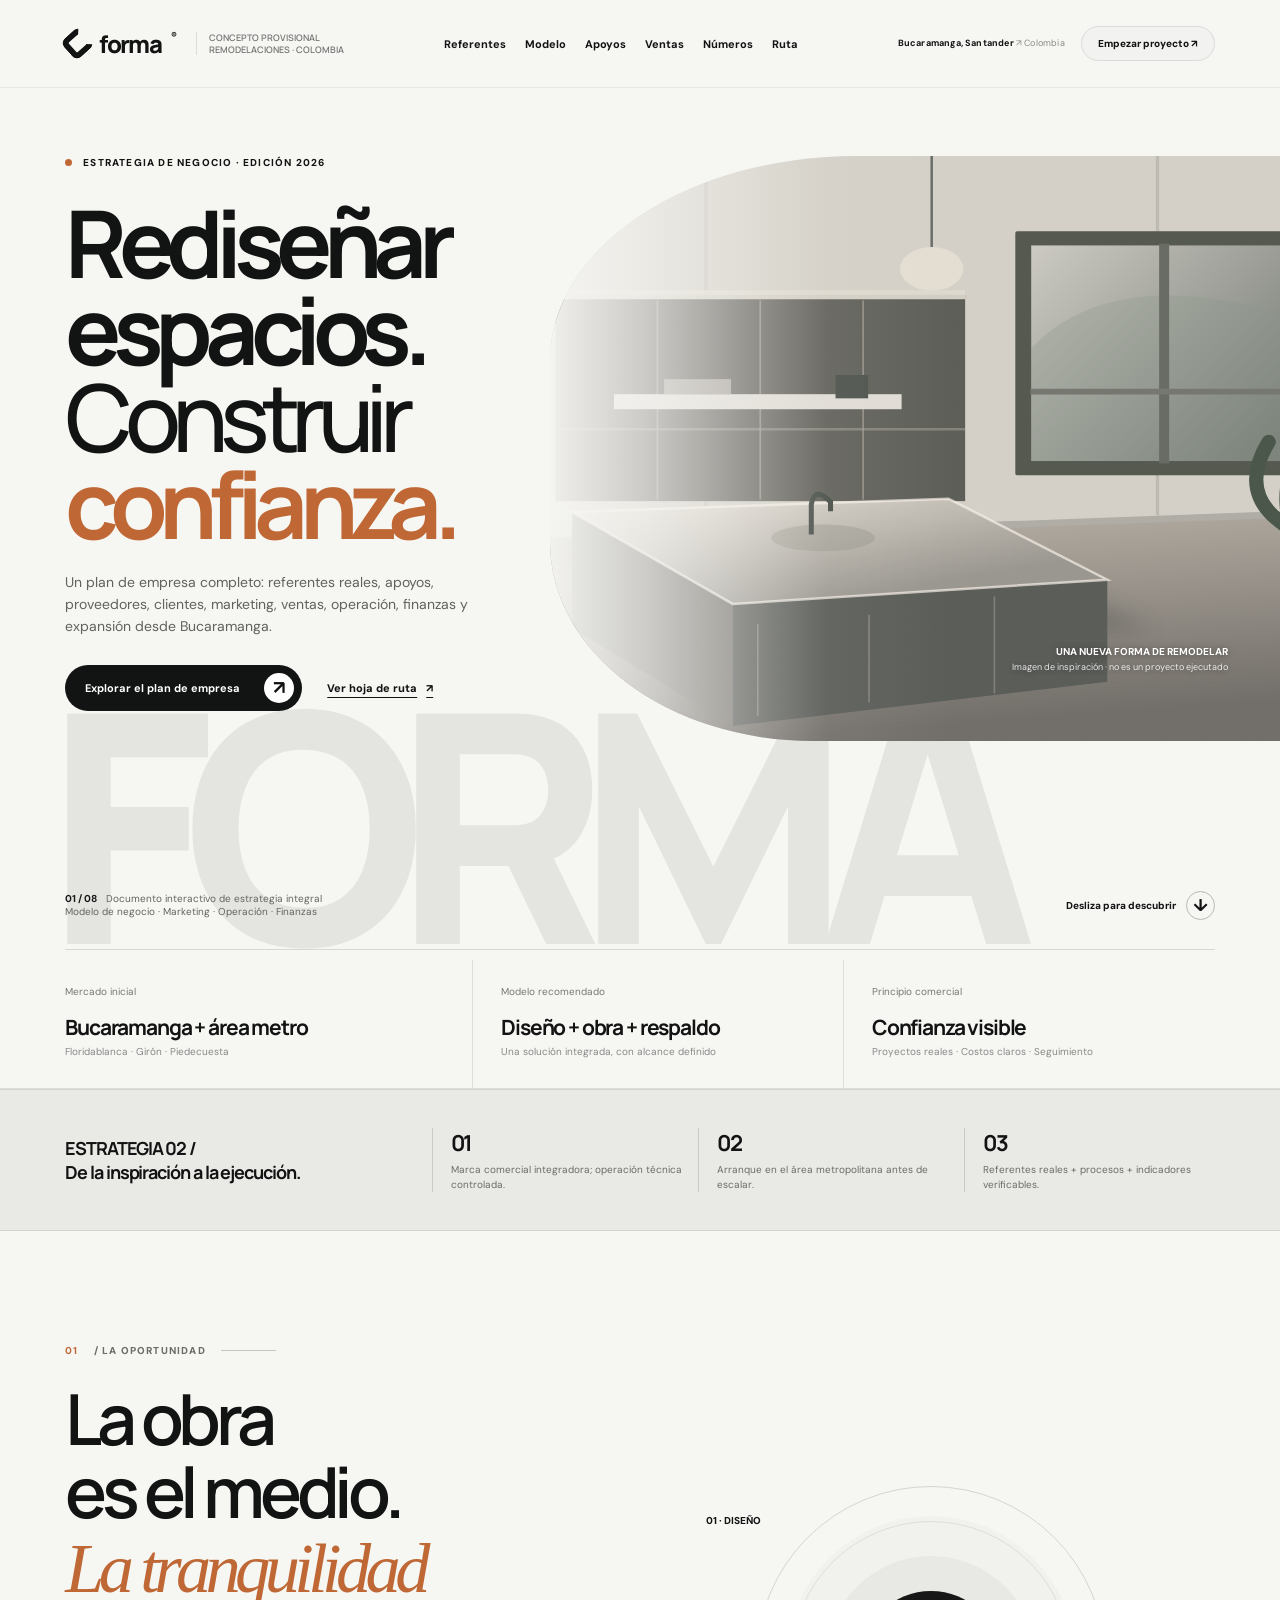
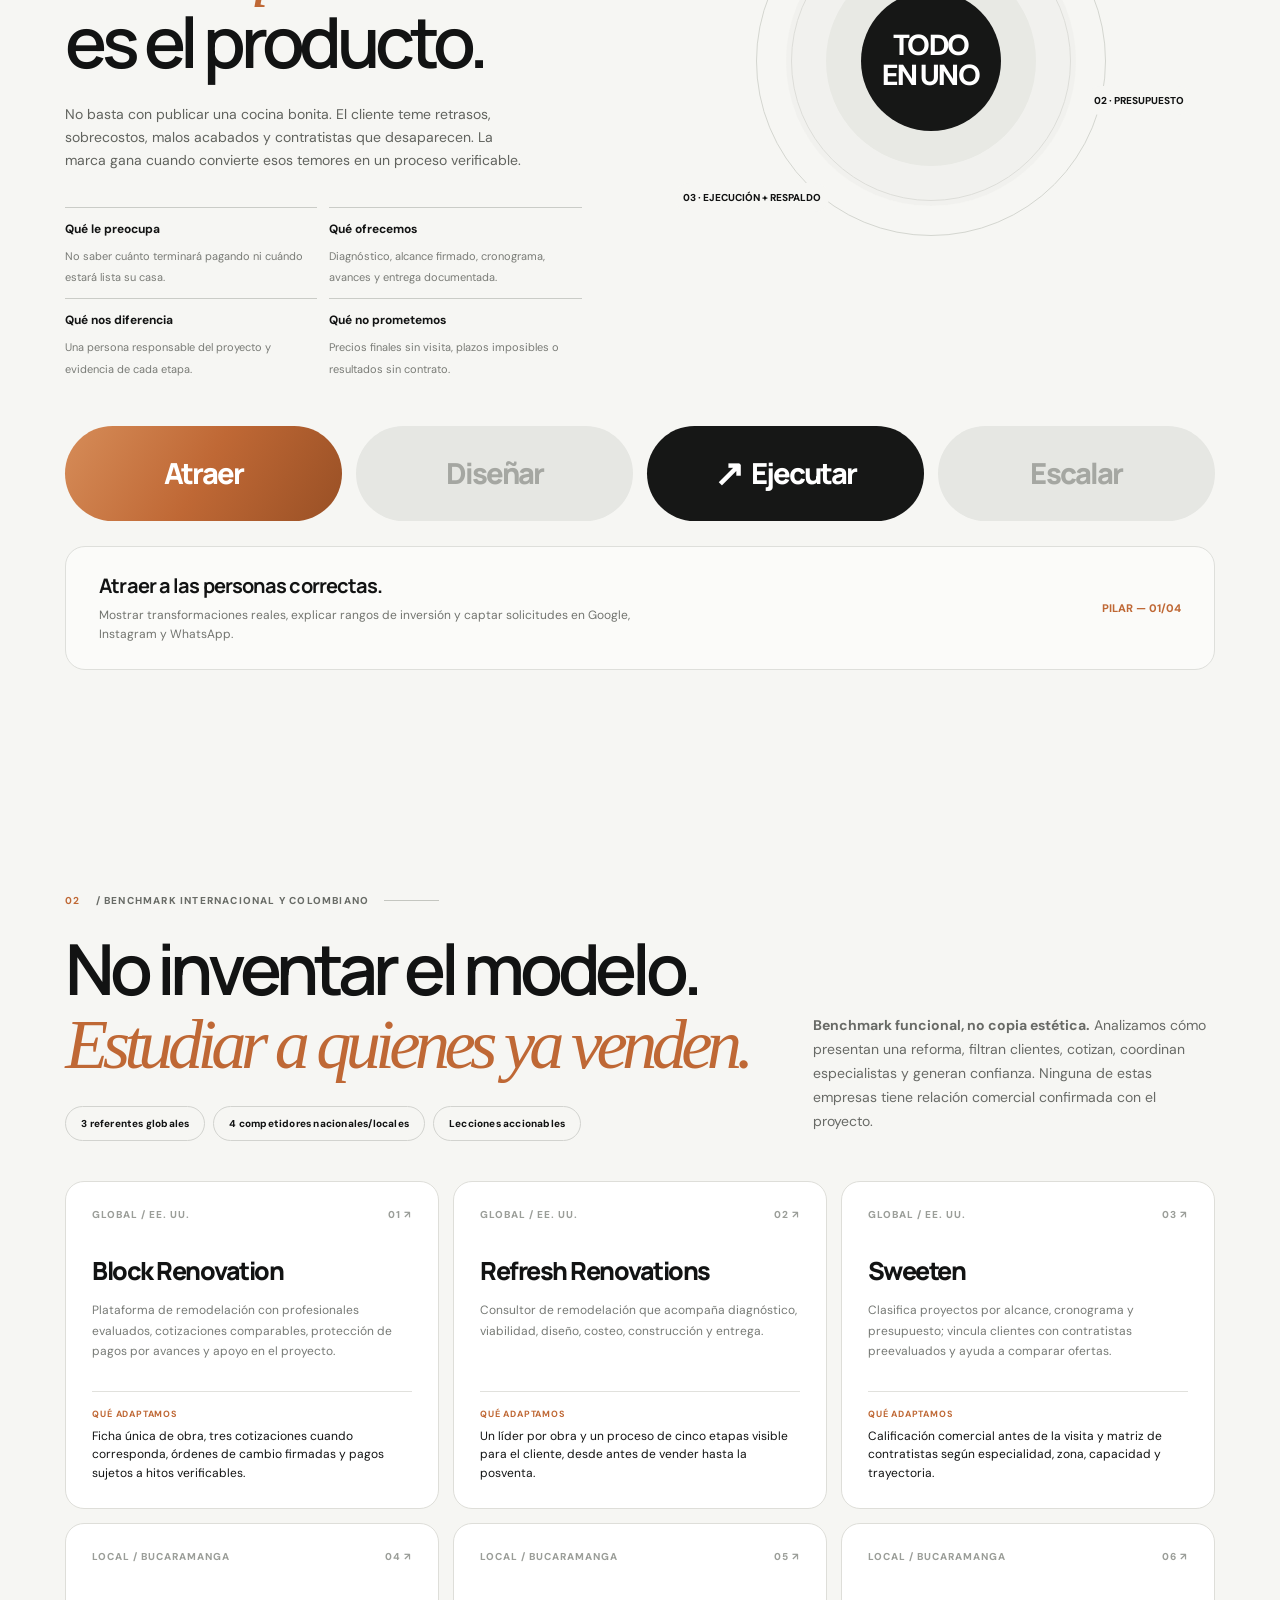
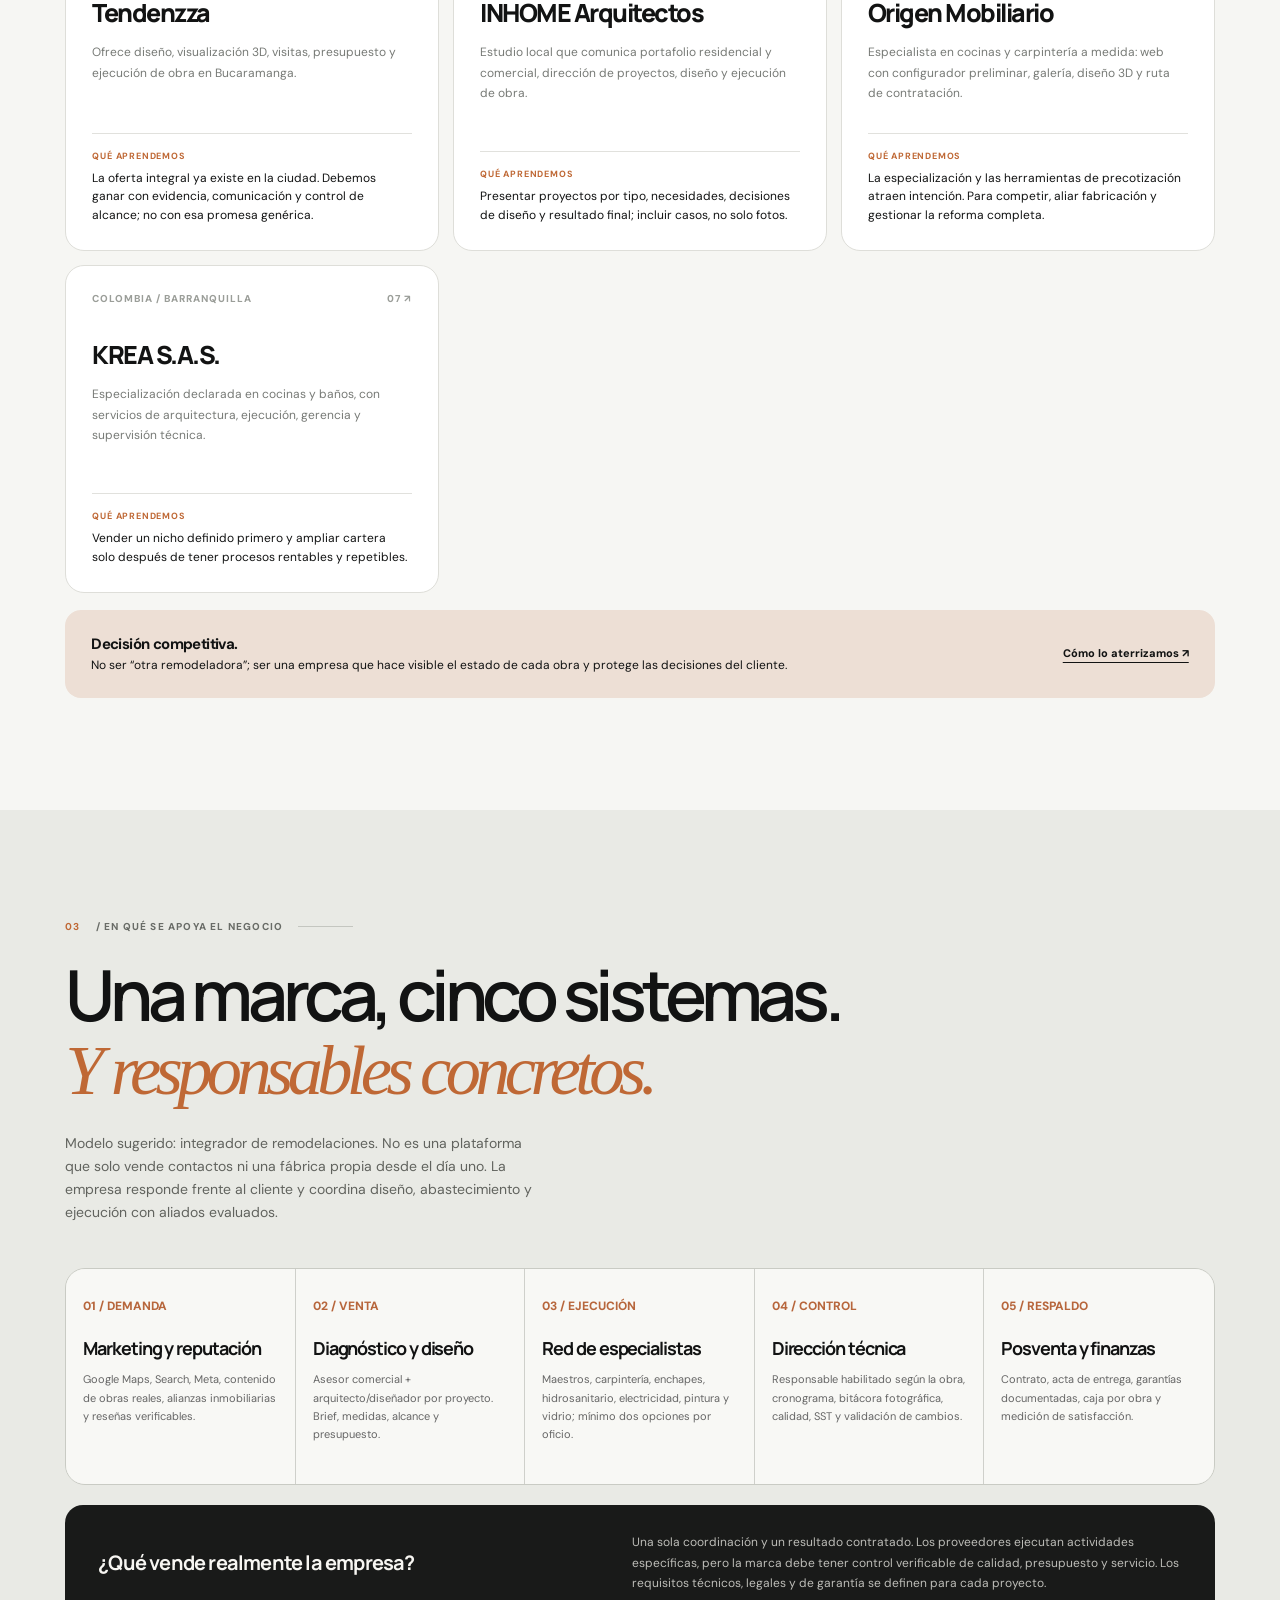
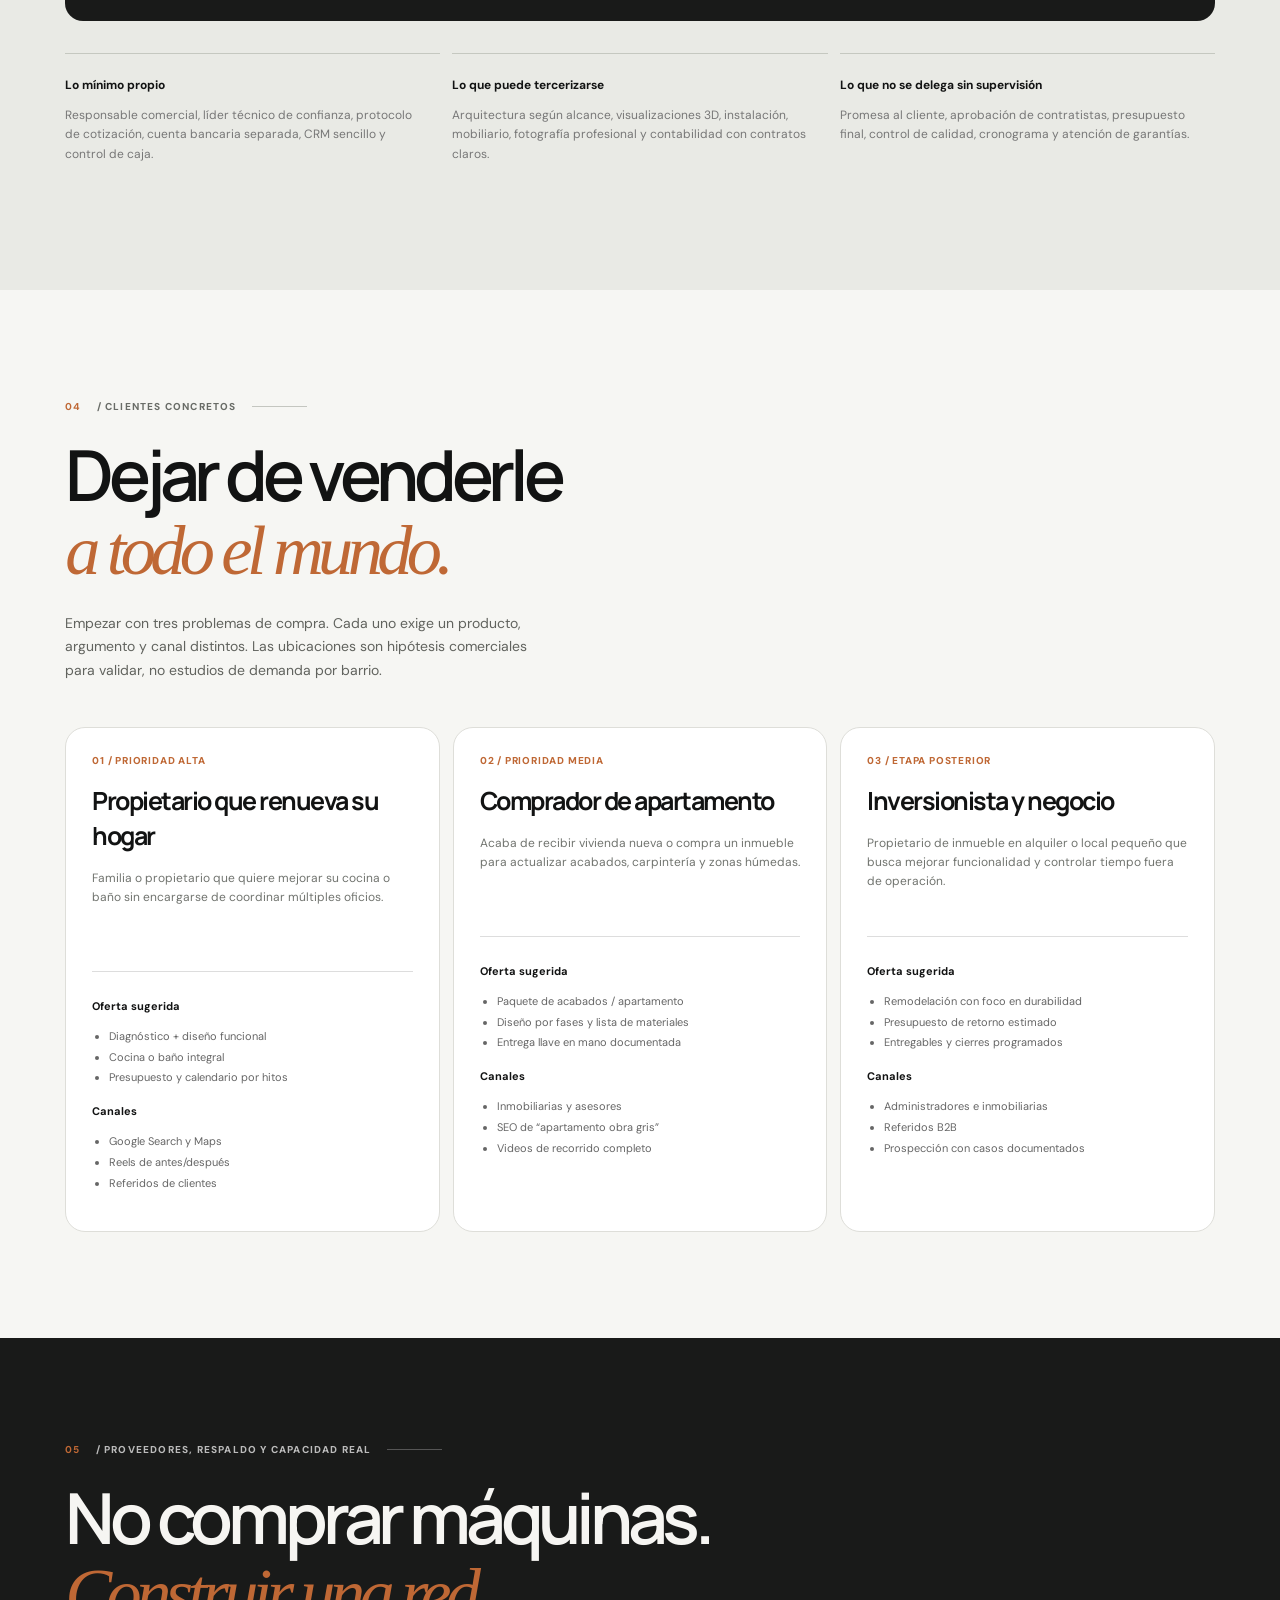
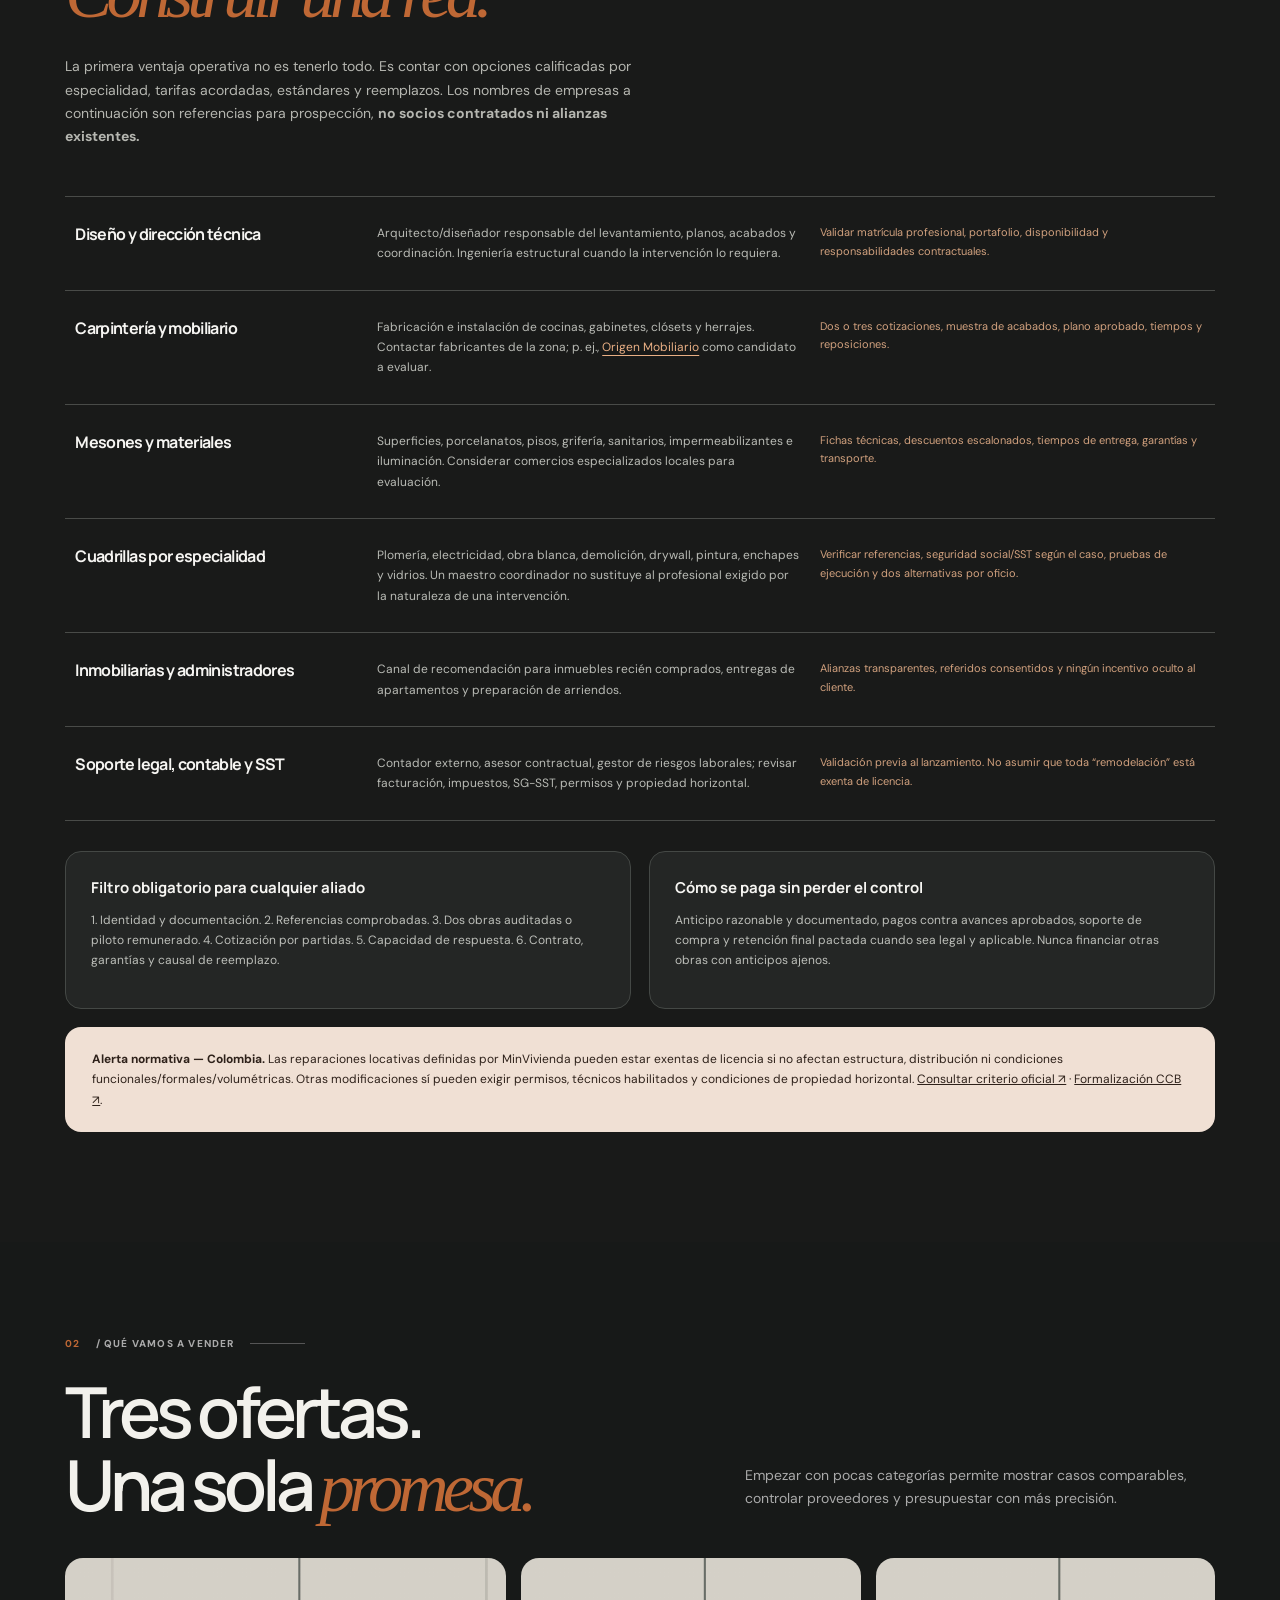
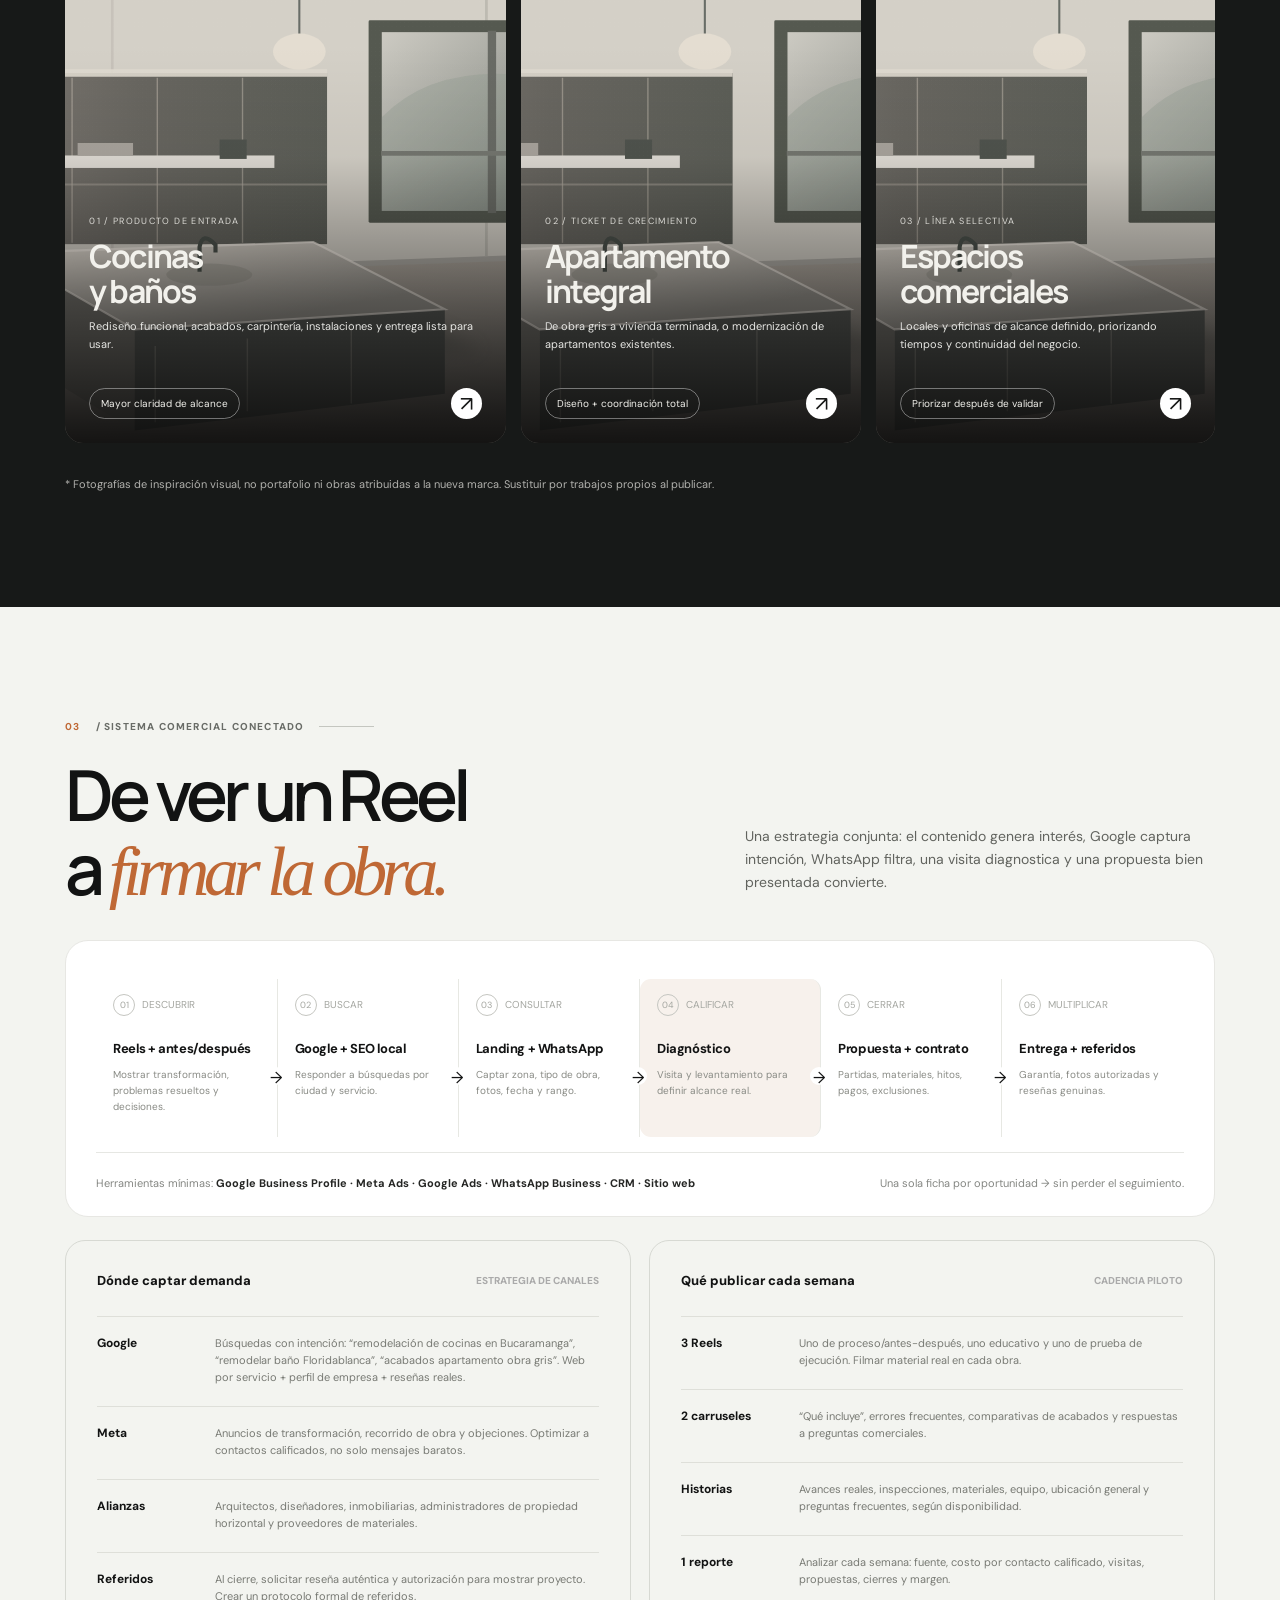
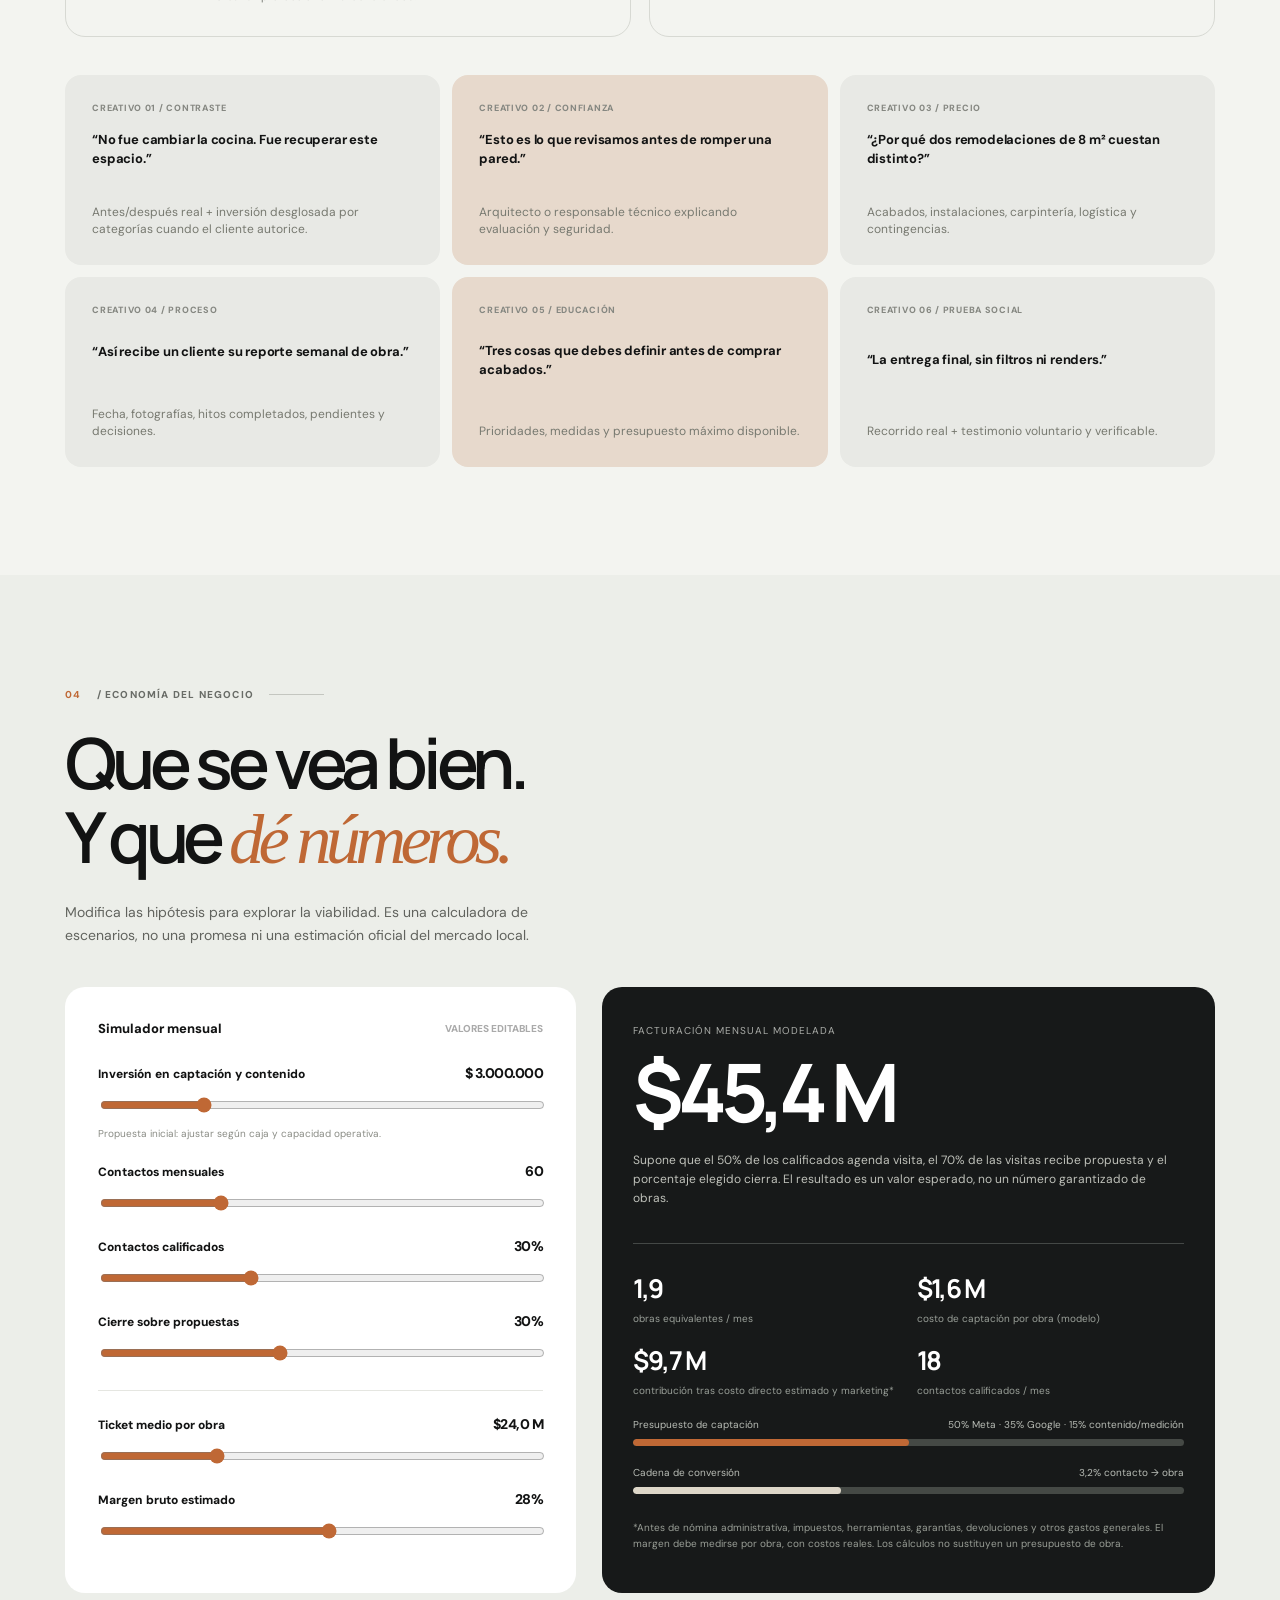
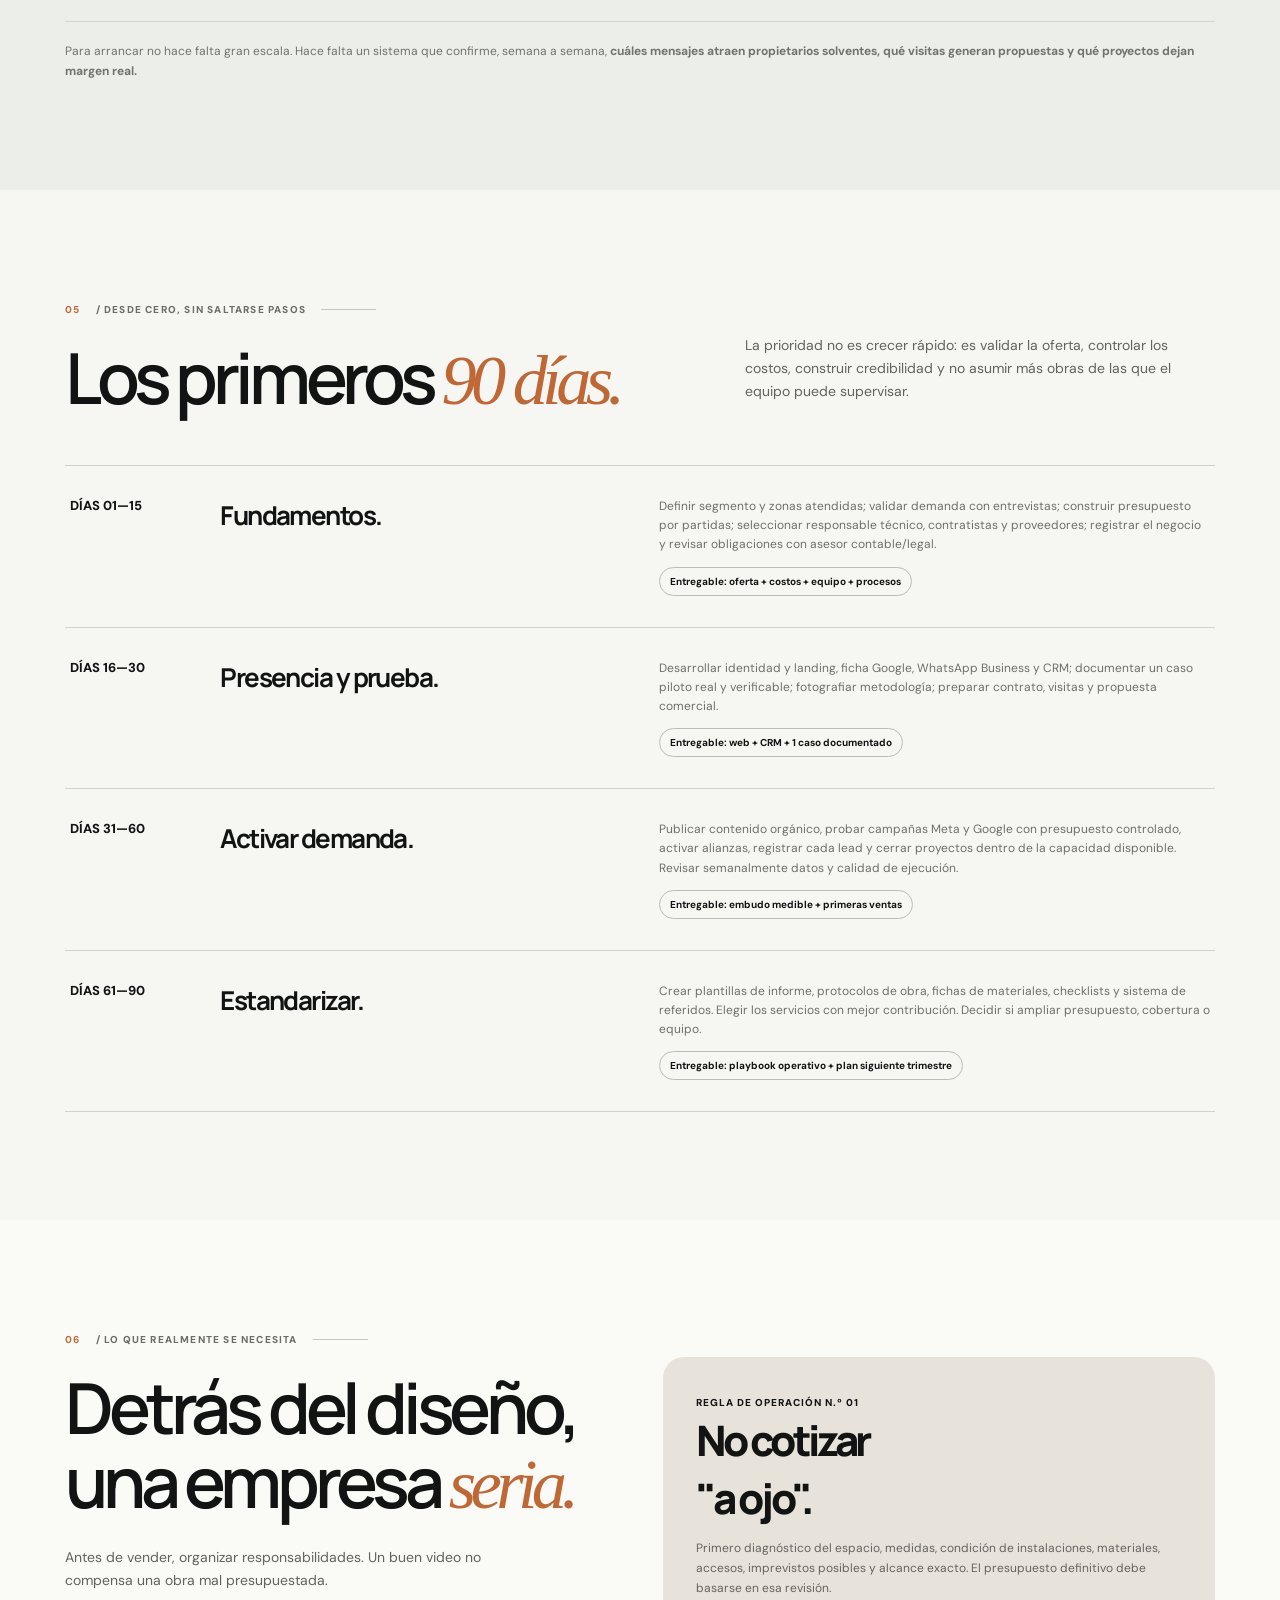
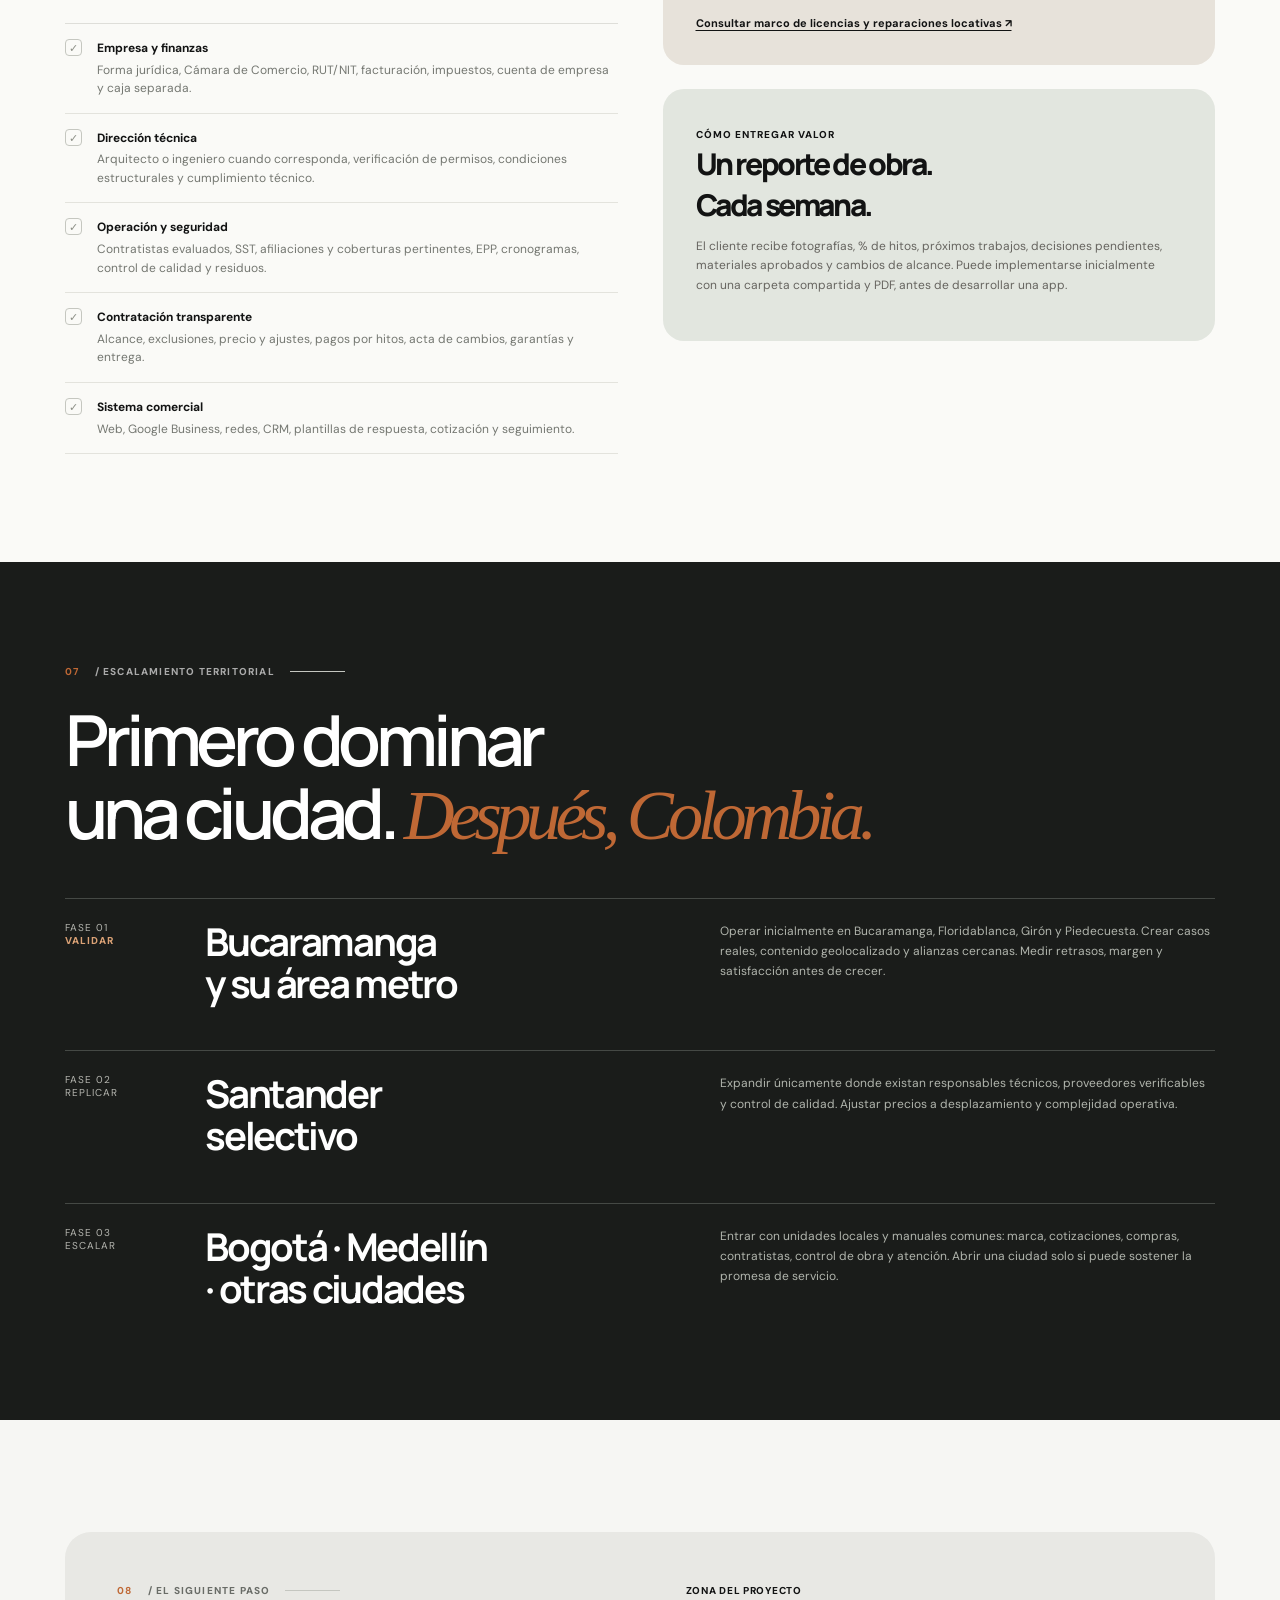
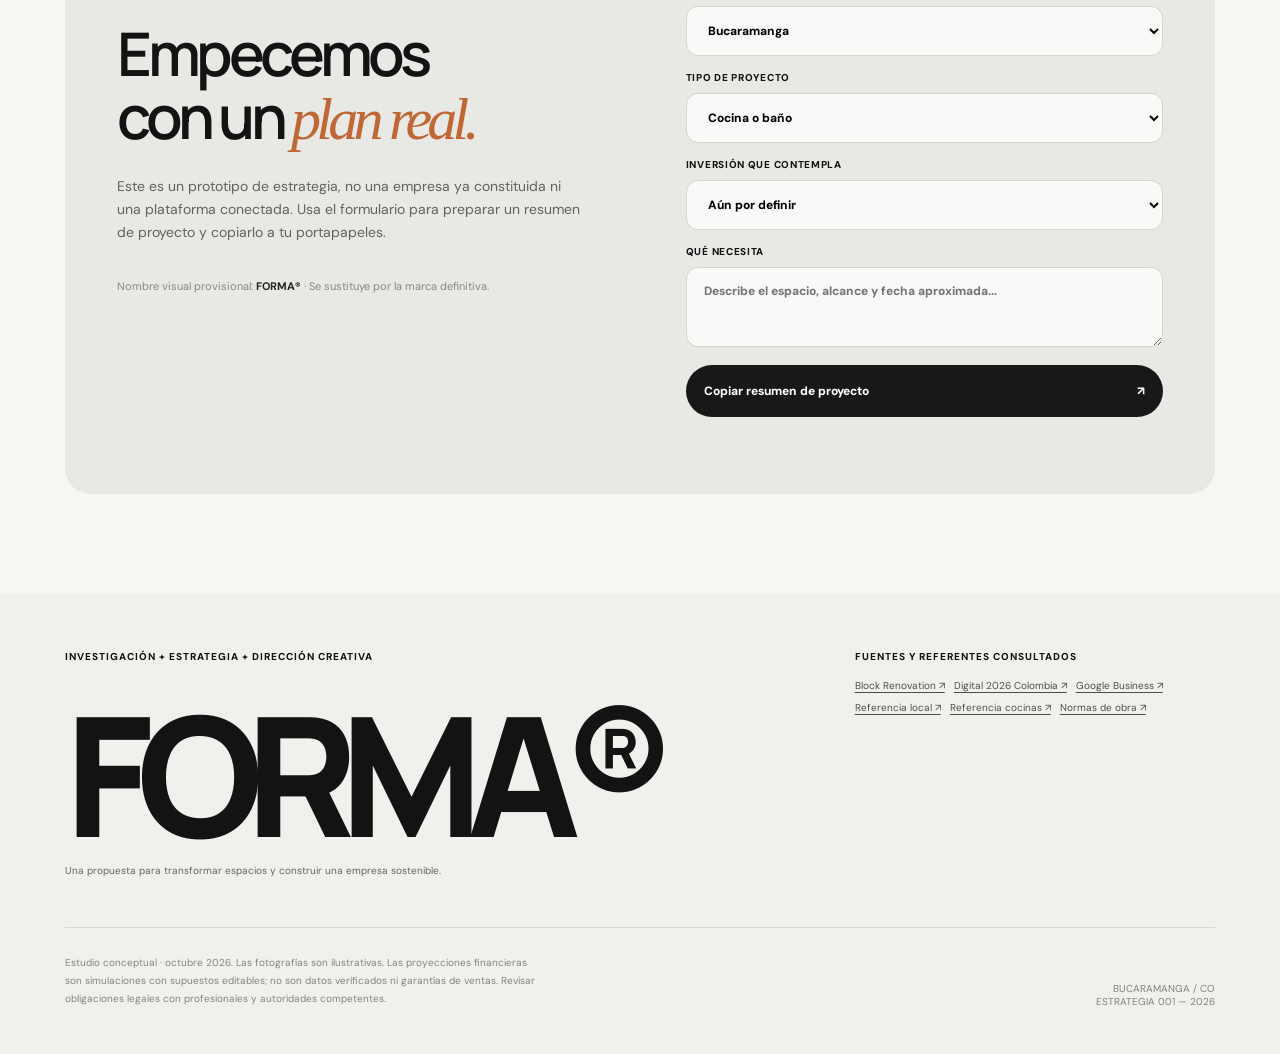
==== commit 52648bbd: "Ampliar estrategia con benchmarks reales, modelo operativo, clientes y red de proveedores" ====
--- a/index.html
+++ b/index.html
@@ -4,7 +4,7 @@
   <meta charset="utf-8">
   <meta name="viewport" content="width=device-width, initial-scale=1">
   <meta name="theme-color" content="#f6f6f3">
-  <meta name="description" content="Plan estratégico para construir una empresa de remodelaciones en Bucaramanga y escalarla a Colombia: oferta, marketing, ventas, operación y finanzas.">
+  <meta name="description" content="Plan de empresa integral de remodelaciones en Bucaramanga: benchmark internacional, aliados, posicionamiento, operaciones, marketing, ventas y finanzas.">
   <title>FORMA® — Estrategia de remodelaciones | Bucaramanga → Colombia</title>
   <link rel="preconnect" href="https://fonts.googleapis.com">
   <link rel="preconnect" href="https://fonts.gstatic.com" crossorigin>
@@ -99,13 +99,41 @@
     @media(max-width:760px){.site{width:100%}.header{height:72px}.brand{font-size:21px}.brand-mini,.top-actions .small-btn{display:none}.menu-toggle{display:block}.nav{display:none;position:absolute;top:71px;left:0;right:0;padding:20px 24px 27px;background:#f6f6f3;border-bottom:1px solid #ddd;flex-direction:column;align-items:stretch;gap:17px}.nav.show{display:flex}.nav a{font-size:13px}.hero{padding-top:42px;min-height:auto}.hero-visual{position:relative;right:auto;top:auto;height:360px;width:calc(100% + 44px);margin:40px -22px 0;z-index:-1}.hero-photo{border-radius:42% 0 0 0/30% 0 0 0}.hero-photo:after{background:linear-gradient(0deg,rgba(0,0,0,.12),transparent 70%)}.hero h1{font-size:clamp(58px,12.2vw,88px);max-width:660px;line-height:.95;margin:25px 0}.hero-lead{font-size:13px}.hero-head{max-width:none}.hero-ghost{font-size:28vw;bottom:42px}.hero-footer{margin-top:25px}.strips{grid-template-columns:1fr 1fr}.strip:nth-child(2){border:0}.strip:last-child{display:none}.strip-top{margin-bottom:7px}.strip-big{font-size:17px}.section{padding-top:72px;padding-bottom:75px}.big-title{font-size:clamp(43px,9vw,68px)}.mission,.money-grid,.ops-grid,.contact-box{grid-template-columns:1fr;gap:21px}.orb{height:290px;order:2}.orb .one{height:260px;width:260px}.orb .two{width:215px;height:215px}.orb .three{width:170px;height:170px}.orb .core{height:112px;width:112px;font-size:23px}.pillband{gap:6px}.pill{min-height:64px;padding:8px 9px;font-size:17px}.pill .arrow{font-size:23px}.tab-content{padding:23px;min-height:145px}.services-head,.sales-header,.roadmap-head{display:block}.service-grid{grid-template-columns:1fr 1fr}.service-card:first-child{grid-column:span 2}.service-card{min-height:350px}.service-card:first-child{min-height:450px}.service-info{padding:18px}.service-info h3{font-size:24px}.funnel-steps{grid-template-columns:repeat(2,1fr)}.fstep{min-height:158px}.fstep:nth-child(3){border-right:1px solid #e7e8e3}.fstep:nth-child(2n){border:0}.fstep:nth-child(3) .line-arrow{display:grid}.fstep:nth-child(even) .line-arrow{display:none}.two-columns,.content-grid{grid-template-columns:1fr 1fr}.controls,.metric-output{padding:25px}.road{grid-template-columns:1fr 2fr;gap:15px}.road p{grid-column:2}.cityline{grid-template-columns:1fr 2fr}.cityline p{grid-column:2}.contact-box{padding:30px}.footer-top{display:block}.footer-bottom{display:block}.foot-mono{text-align:left;margin-top:25px}}
     @media(max-width:460px){.hero h1{font-size:51px}.hero-visual{height:320px}.hero-footer .micro{max-width:170px}.strip{padding:17px 13px 22px 0}.strip+.strip{padding-left:16px}.service-grid,.content-grid,.two-columns{grid-template-columns:1fr}.service-card:first-child{grid-column:auto}.service-card,.service-card:first-child{min-height:370px}.funnel{padding:20px 11px}.fstep{padding:13px 10px}.fstep strong{font-size:12px}.pill{font-size:13px;min-height:60px}.pillband{padding-top:20px}.tab-content{display:block}.tab-no{margin-top:15px;display:block}.problem-grid{gap:14px}.road{grid-template-columns:1fr}.road p{grid-column:1}.cityline{grid-template-columns:1fr}.cityline p{grid-column:1}.contact-box{padding:22px}.contact{padding-top:65px;padding-bottom:65px}}
     @media(prefers-reduced-motion:reduce){html{scroll-behavior:auto}*,*:before,*:after{transition:none!important;animation:none!important}.reveal{opacity:1;transform:none}}
-  </style>
+  
+/* --- CAPÍTULOS ESTRATÉGICOS / EDICIÓN 2 --- */
+.strategy-intro{padding-top:38px;padding-bottom:38px;background:#e9e9e5;border-top:1px solid #d4d5d0;border-bottom:1px solid #d4d5d0}
+.strategy-ribbon{display:grid;grid-template-columns:1.4fr repeat(3,1fr);gap:16px;align-items:center}
+.strategy-ribbon strong{font-size:18px;letter-spacing:-.06em;font-family:Manrope}.strategy-ribbon .ribbon-item{border-left:1px solid #c9cac3;padding-left:18px}.ribbon-item b{font-size:22px;font-family:Manrope;letter-spacing:-.07em}.ribbon-item span{display:block;font-size:10px;color:#6a6d68;line-height:1.5;margin-top:4px}
+.new-strategy{padding-top:116px;padding-bottom:112px}.new-strategy .dual-head{display:grid;grid-template-columns:1.15fr .65fr;align-items:end;gap:38px;margin-bottom:40px}.new-strategy .dual-head p{font-size:14px;line-height:1.7;color:#686a66;margin-bottom:8px}
+.strategy-caps{display:flex;flex-wrap:wrap;gap:8px;margin-top:22px}.strategy-caps span{border:1px solid #d2d3cf;border-radius:100px;padding:10px 15px;font-size:10px;font-weight:800;letter-spacing:.02em}
+.reference-grid{display:grid;grid-template-columns:repeat(3,minmax(0,1fr));gap:14px}
+.ref-card{background:#fff;border:1px solid #deded9;border-radius:19px;padding:26px;min-height:328px;display:flex;flex-direction:column;transition:transform .2s,border-color .2s}.ref-card:hover{transform:translateY(-4px);border-color:#b9693e}
+.ref-card .ref-num{display:flex;justify-content:space-between;align-items:center;color:#9b9e99;font-size:10px;font-weight:800;letter-spacing:.1em;text-transform:uppercase;margin-bottom:32px}
+.ref-card .ref-mark{font-size:25px;font-weight:800;letter-spacing:-.06em;font-family:Manrope;margin:0 0 12px}
+.ref-card .ref-mark a:hover{color:#bf6835}.ref-card .ref-desc{font-size:12px;line-height:1.7;color:#777a76;margin:0 0 20px;flex:1}
+.ref-card .takeaway{padding-top:16px;border-top:1px solid #e1e1dd;font-size:12px;line-height:1.55}.ref-card .takeaway b{color:#bf6835;display:block;font-size:9px;letter-spacing:.09em;text-transform:uppercase;margin-bottom:5px}
+.reference-note{margin-top:17px;display:flex;justify-content:space-between;gap:18px;align-items:center;padding:22px 26px;border-radius:16px;background:#eddfd5;font-size:12px;line-height:1.6}.reference-note strong{font-size:15px;letter-spacing:-.04em}
+.model-section{background:#e9eae5;padding-top:110px;padding-bottom:105px}.model-section .big-title{max-width:930px}
+.model-flow{display:grid;grid-template-columns:repeat(5,1fr);gap:0;margin:44px 0 20px;border:1px solid #c9cbc4;border-radius:20px;overflow:hidden}
+.model-step{padding:29px 17px;background:#f8f8f5;border-right:1px solid #cfd0cb;min-height:215px}.model-step:last-child{border-right:0}.model-step .mn{color:#b7663c;font-weight:800;font-size:12px}.model-step h3{font-family:Manrope;font-size:18px;letter-spacing:-.06em;margin:22px 0 10px}.model-step p{font-size:11px;color:#666;line-height:1.65;margin:0}
+.model-outcome{background:#191a19;color:#f7f6f2;display:flex;justify-content:space-between;gap:35px;align-items:center;border-radius:18px;padding:27px 33px;margin-top:16px}.model-outcome strong{font-size:20px;letter-spacing:-.04em;font-family:Manrope}.model-outcome span{font-size:12px;line-height:1.7;color:#bdbdb8;max-width:550px}
+.model-three{display:grid;grid-template-columns:repeat(3,minmax(0,1fr));gap:12px;margin-top:32px}.model-three article{border-top:1px solid #c5c8c0;padding:19px 18px 8px 0}.model-three b{font-size:12px}.model-three p{font-size:12px;color:#777;line-height:1.65}
+.target-section{background:#f6f6f3;padding-top:110px;padding-bottom:106px}.target-grid{display:grid;grid-template-columns:1fr 1fr 1fr;gap:13px;margin-top:45px}.target{background:#fff;border:1px solid #deded9;border-radius:20px;padding:26px}.target .t-name{font:700 25px Manrope;letter-spacing:-.06em;margin:16px 0}.target .t-k{font-size:10px;color:#bf6835;font-weight:800;letter-spacing:.08em}.target p{font-size:12px;line-height:1.6;color:#71746f;min-height:80px}.target hr{border:0;border-top:1px solid #ddd;margin:22px 0}.target b{font-size:11px}.target ul{padding-left:17px;font-size:11px;color:#666;line-height:1.9}
+.partner-section{background:#191a19;color:#f6f5f2;padding-top:105px;padding-bottom:110px}.partner-section .section-lead{color:#b5b6b0;max-width:590px}.partner-section .section-kicker{color:#bbb}.partner-section .section-kicker:after{background:#555}
+.partner-table{display:grid;grid-template-columns:1fr;gap:0;margin-top:48px;border-top:1px solid #494b48}.partner-row{display:grid;grid-template-columns:1.1fr 1.65fr 1.5fr;gap:20px;padding:26px 10px;border-bottom:1px solid #494b48;align-items:start}.partner-row b{font-size:16px;font-family:Manrope;letter-spacing:-.04em}.partner-row p{margin:0;font-size:12px;line-height:1.7;color:#b9bbb5}.partner-row span{font-size:11px;color:#d1a17e;line-height:1.7}
+.partner-policies{display:grid;grid-template-columns:1fr 1fr;gap:18px;margin-top:30px}.partner-policies article{padding:25px;border:1px solid #444845;border-radius:16px;background:#242625}.partner-policies strong{font-size:15px;font-family:Manrope}.partner-policies p{font-size:12px;line-height:1.7;color:#bdbfba}
+.partner-policies a,.partner-row a{color:#e9af84;text-decoration:underline;text-underline-offset:4px}
+.compliance-note{background:#f0e0d4;color:#2e211a;padding:22px 27px;border-radius:16px;font-size:12px;line-height:1.7;margin-top:18px}
+@media(max-width:980px){.reference-grid{grid-template-columns:repeat(2,1fr)}.model-flow{grid-template-columns:repeat(3,1fr)}.model-step:nth-child(3){border-right:0}.model-step:nth-child(n+4){border-top:1px solid #ccc}.strategy-ribbon{grid-template-columns:1fr 1fr}.target-grid{grid-template-columns:1fr 1fr}}
+@media(max-width:700px){.new-strategy,.model-section,.target-section,.partner-section{padding-top:68px;padding-bottom:70px}.new-strategy .dual-head{grid-template-columns:1fr;gap:8px}.reference-grid,.target-grid,.partner-policies{grid-template-columns:1fr}.reference-note,.model-outcome{display:block}.model-outcome span{display:block;margin-top:12px}.model-flow{grid-template-columns:1fr}.model-step,.model-step:nth-child(3){border-right:0;border-bottom:1px solid #ccc;min-height:0}.model-step:last-child{border:0}.model-three{grid-template-columns:1fr}.partner-row{grid-template-columns:1fr;gap:8px}.target p{min-height:0}.strategy-ribbon{grid-template-columns:1fr 1fr}.strategy-ribbon strong{grid-column:1/-1}}
+
+</style>
 </head>
 <body>
 <div class="site">
   <header class="header pad">
     <a class="brand" href="#inicio" aria-label="Ir al inicio"><span class="brand-mark"></span>forma<sup>®</sup><span class="brand-mini">CONCEPTO PROVISIONAL<br>REMODELACIONES · COLOMBIA</span></a>
-    <nav id="menu" class="nav" aria-label="Navegación principal"><a href="#vision">Visión</a><a href="#servicios">Servicios</a><a href="#captacion">Crecimiento</a><a href="#proyeccion">Números</a><a href="#plan">Plan 90 días</a><a href="#expansion">Expansión</a></nav>
+    <nav id="menu" class="nav" aria-label="Navegación principal"><a href="#referentes">Referentes</a><a href="#modelo">Modelo</a><a href="#alianzas">Apoyos</a><a href="#captacion">Ventas</a><a href="#proyeccion">Números</a><a href="#plan">Ruta</a></nav>
     <div class="top-actions"><div class="loc">Bucaramanga, Santander <span>↗ Colombia</span></div><a class="small-btn" href="#contacto">Empezar proyecto ↗</a><button id="menuToggle" class="menu-toggle" aria-label="Abrir menú" aria-expanded="false">☰</button></div>
   </header>
 
@@ -114,8 +142,8 @@
       <div class="hero-head">
         <div class="eyebrow">Estrategia de negocio · Edición 2026</div>
         <h1>Rediseñar<br>espacios.<br><span class="thin">Construir</span><br><em>confianza.</em></h1>
-        <p class="hero-lead">Una empresa de remodelaciones desde cero. Diseñada para vender mejor, ejecutar con método y crecer desde Bucaramanga hacia Colombia.</p>
-        <div class="hero-actions"><a href="#vision" class="cta">Explorar la estrategia <span class="circle">↗</span></a><a href="#plan" class="quiet-link">Ver hoja de ruta <span>↗</span></a></div>
+        <p class="hero-lead">Un plan de empresa completo: referentes reales, apoyos, proveedores, clientes, marketing, ventas, operación, finanzas y expansión desde Bucaramanga.</p>
+        <div class="hero-actions"><a href="#referentes" class="cta">Explorar el plan de empresa <span class="circle">↗</span></a><a href="#plan" class="quiet-link">Ver hoja de ruta <span>↗</span></a></div>
       </div>
       <div class="hero-visual" aria-label="Imagen de inspiración arquitectónica, no proyecto propio"><div class="hero-photo"><img src="https://images.unsplash.com/photo-1600607687920-4e2a09cf159d?auto=format&fit=crop&w=1400&q=85" alt="Interior residencial contemporáneo de referencia visual" loading="eager" onerror="this.style.display='none'"></div><div class="image-label">UNA NUEVA FORMA DE REMODELAR<br><span>Imagen de inspiración · no es un proyecto ejecutado</span></div></div>
       <div class="hero-ghost" aria-hidden="true">FORMA</div>
@@ -124,7 +152,13 @@
 
     <div class="strips pad" id="datos"><div class="strip"><span class="strip-top">Mercado inicial</span><div class="strip-big">Bucaramanga + área metro</div><div class="strip-sub">Floridablanca · Girón · Piedecuesta</div></div><div class="strip"><span class="strip-top">Modelo recomendado</span><div class="strip-big">Diseño + obra + respaldo</div><div class="strip-sub">Una solución integrada, con alcance definido</div></div><div class="strip"><span class="strip-top">Principio comercial</span><div class="strip-big">Confianza visible</div><div class="strip-sub">Proyectos reales · Costos claros · Seguimiento</div></div></div>
 
-    <section class="section pad" id="vision">
+    
+<section class="strategy-intro pad" aria-label="Síntesis ejecutiva de la propuesta"><div class="strategy-ribbon">
+<strong>ESTRATEGIA 02 /<br>De la inspiración a la ejecución.</strong>
+<div class="ribbon-item"><b>01</b><span>Marca comercial integradora; operación técnica controlada.</span></div>
+<div class="ribbon-item"><b>02</b><span>Arranque en el área metropolitana antes de escalar.</span></div>
+<div class="ribbon-item"><b>03</b><span>Referentes reales + procesos + indicadores verificables.</span></div>
+</div></section><section class="section pad" id="vision">
       <div class="mission">
         <div class="reveal"><div class="section-kicker"><b>01</b> / La oportunidad</div><h2 class="big-title">La obra<br>es el medio.<br><span class="serif">La tranquilidad</span><br>es el producto.</h2><p class="section-lead">No basta con publicar una cocina bonita. El cliente teme retrasos, sobrecostos, malos acabados y contratistas que desaparecen. La marca gana cuando convierte esos temores en un proceso verificable.</p><div class="problem-grid"><div class="problem"><b>Qué le preocupa</b><span>No saber cuánto terminará pagando ni cuándo estará lista su casa.</span></div><div class="problem"><b>Qué ofrecemos</b><span>Diagnóstico, alcance firmado, cronograma, avances y entrega documentada.</span></div><div class="problem"><b>Qué nos diferencia</b><span>Una persona responsable del proyecto y evidencia de cada etapa.</span></div><div class="problem"><b>Qué no prometemos</b><span>Precios finales sin visita, plazos imposibles o resultados sin contrato.</span></div></div></div>
         <div class="orb reveal" aria-label="Cuatro pilares: diseño, presupuesto, ejecución y respaldo"><div class="one"></div><div class="two"></div><div class="three"></div><div class="core">TODO<br>EN UNO</div><span class="tick t1">01 · DISEÑO</span><span class="tick t2">02 · PRESUPUESTO</span><span class="tick t3">03 · EJECUCIÓN + RESPALDO</span></div>
@@ -133,7 +167,59 @@
       <div class="tab-content" role="tabpanel" aria-live="polite"><div><strong id="pillarTitle">Atraer a las personas correctas.</strong><p id="pillarText">Mostrar transformaciones reales, explicar rangos de inversión y captar solicitudes en Google, Instagram y WhatsApp.</p></div><span class="tab-no" id="pillarNumber">PILAR — 01/04</span></div>
     </section>
 
-    <section class="black-section pad" id="servicios">
+    
+<section class="new-strategy pad" id="referentes">
+<div class="dual-head reveal"><div><div class="section-kicker"><b>02</b> / Benchmark internacional y colombiano</div><h2 class="big-title">No inventar el modelo.<br><span class="serif">Estudiar a quienes ya venden.</span></h2><div class="strategy-caps"><span>3 referentes globales</span><span>4 competidores nacionales/locales</span><span>Lecciones accionables</span></div></div>
+<p><strong>Benchmark funcional, no copia estética.</strong> Analizamos cómo presentan una reforma, filtran clientes, cotizan, coordinan especialistas y generan confianza. Ninguna de estas empresas tiene relación comercial confirmada con el proyecto.</p></div>
+<div class="reference-grid">
+<article class="ref-card reveal"><div class="ref-num"><span>GLOBAL / EE. UU.</span><span>01 ↗</span></div><h3 class="ref-mark"><a href="https://www.blockrenovation.com/how-it-works" target="_blank" rel="noopener">Block Renovation</a></h3><p class="ref-desc">Plataforma de remodelación con profesionales evaluados, cotizaciones comparables, protección de pagos por avances y apoyo en el proyecto.</p><div class="takeaway"><b>Qué adaptamos</b>Ficha única de obra, tres cotizaciones cuando corresponda, órdenes de cambio firmadas y pagos sujetos a hitos verificables.</div></article>
+<article class="ref-card reveal"><div class="ref-num"><span>GLOBAL / EE. UU.</span><span>02 ↗</span></div><h3 class="ref-mark"><a href="https://www.refreshrenovations.com/what-is-refresh/the-refresh-experience" target="_blank" rel="noopener">Refresh Renovations</a></h3><p class="ref-desc">Consultor de remodelación que acompaña diagnóstico, viabilidad, diseño, costeo, construcción y entrega.</p><div class="takeaway"><b>Qué adaptamos</b>Un líder por obra y un proceso de cinco etapas visible para el cliente, desde antes de vender hasta la posventa.</div></article>
+<article class="ref-card reveal"><div class="ref-num"><span>GLOBAL / EE. UU.</span><span>03 ↗</span></div><h3 class="ref-mark"><a href="https://sweeten.com/how-we-work/" target="_blank" rel="noopener">Sweeten</a></h3><p class="ref-desc">Clasifica proyectos por alcance, cronograma y presupuesto; vincula clientes con contratistas preevaluados y ayuda a comparar ofertas.</p><div class="takeaway"><b>Qué adaptamos</b>Calificación comercial antes de la visita y matriz de contratistas según especialidad, zona, capacidad y trayectoria.</div></article>
+<article class="ref-card reveal"><div class="ref-num"><span>LOCAL / BUCARAMANGA</span><span>04 ↗</span></div><h3 class="ref-mark"><a href="https://www.tendenzza.co/remodelacion/" target="_blank" rel="noopener">Tendenzza</a></h3><p class="ref-desc">Ofrece diseño, visualización 3D, visitas, presupuesto y ejecución de obra en Bucaramanga.</p><div class="takeaway"><b>Qué aprendemos</b>La oferta integral ya existe en la ciudad. Debemos ganar con evidencia, comunicación y control de alcance; no con esa promesa genérica.</div></article>
+<article class="ref-card reveal"><div class="ref-num"><span>LOCAL / BUCARAMANGA</span><span>05 ↗</span></div><h3 class="ref-mark"><a href="https://inhomearquitectos.com/" target="_blank" rel="noopener">INHOME Arquitectos</a></h3><p class="ref-desc">Estudio local que comunica portafolio residencial y comercial, dirección de proyectos, diseño y ejecución de obra.</p><div class="takeaway"><b>Qué aprendemos</b>Presentar proyectos por tipo, necesidades, decisiones de diseño y resultado final; incluir casos, no solo fotos.</div></article>
+<article class="ref-card reveal"><div class="ref-num"><span>LOCAL / BUCARAMANGA</span><span>06 ↗</span></div><h3 class="ref-mark"><a href="https://cocinasintegralesbucaramanga.com/" target="_blank" rel="noopener">Origen Mobiliario</a></h3><p class="ref-desc">Especialista en cocinas y carpintería a medida: web con configurador preliminar, galería, diseño 3D y ruta de contratación.</p><div class="takeaway"><b>Qué aprendemos</b>La especialización y las herramientas de precotización atraen intención. Para competir, aliar fabricación y gestionar la reforma completa.</div></article>
+<article class="ref-card reveal"><div class="ref-num"><span>COLOMBIA / BARRANQUILLA</span><span>07 ↗</span></div><h3 class="ref-mark"><a href="https://kreasas.app/servicios" target="_blank" rel="noopener">KREA S.A.S.</a></h3><p class="ref-desc">Especialización declarada en cocinas y baños, con servicios de arquitectura, ejecución, gerencia y supervisión técnica.</p><div class="takeaway"><b>Qué aprendemos</b>Vender un nicho definido primero y ampliar cartera solo después de tener procesos rentables y repetibles.</div></article>
+</div>
+<div class="reference-note reveal"><div><strong>Decisión competitiva.</strong><br>No ser “otra remodeladora”; ser una empresa que hace visible el estado de cada obra y protege las decisiones del cliente.</div><a class="quiet-link" href="#modelo">Cómo lo aterrizamos ↗</a></div>
+</section>
+<section class="model-section pad" id="modelo">
+<div class="section-kicker"><b>03</b> / En qué se apoya el negocio</div><h2 class="big-title reveal">Una marca, cinco sistemas.<br><span class="serif">Y responsables concretos.</span></h2>
+<p class="section-lead">Modelo sugerido: integrador de remodelaciones. No es una plataforma que solo vende contactos ni una fábrica propia desde el día uno. La empresa responde frente al cliente y coordina diseño, abastecimiento y ejecución con aliados evaluados.</p>
+<div class="model-flow reveal">
+<div class="model-step"><div class="mn">01 / DEMANDA</div><h3>Marketing y reputación</h3><p>Google Maps, Search, Meta, contenido de obras reales, alianzas inmobiliarias y reseñas verificables.</p></div>
+<div class="model-step"><div class="mn">02 / VENTA</div><h3>Diagnóstico y diseño</h3><p>Asesor comercial + arquitecto/diseñador por proyecto. Brief, medidas, alcance y presupuesto.</p></div>
+<div class="model-step"><div class="mn">03 / EJECUCIÓN</div><h3>Red de especialistas</h3><p>Maestros, carpintería, enchapes, hidrosanitario, electricidad, pintura y vidrio; mínimo dos opciones por oficio.</p></div>
+<div class="model-step"><div class="mn">04 / CONTROL</div><h3>Dirección técnica</h3><p>Responsable habilitado según la obra, cronograma, bitácora fotográfica, calidad, SST y validación de cambios.</p></div>
+<div class="model-step"><div class="mn">05 / RESPALDO</div><h3>Posventa y finanzas</h3><p>Contrato, acta de entrega, garantías documentadas, caja por obra y medición de satisfacción.</p></div>
+</div>
+<div class="model-outcome reveal"><strong>¿Qué vende realmente la empresa?</strong><span>Una sola coordinación y un resultado contratado. Los proveedores ejecutan actividades específicas, pero la marca debe tener control verificable de calidad, presupuesto y servicio. Los requisitos técnicos, legales y de garantía se definen para cada proyecto.</span></div>
+<div class="model-three">
+<article><b>Lo mínimo propio</b><p>Responsable comercial, líder técnico de confianza, protocolo de cotización, cuenta bancaria separada, CRM sencillo y control de caja.</p></article>
+<article><b>Lo que puede tercerizarse</b><p>Arquitectura según alcance, visualizaciones 3D, instalación, mobiliario, fotografía profesional y contabilidad con contratos claros.</p></article>
+<article><b>Lo que no se delega sin supervisión</b><p>Promesa al cliente, aprobación de contratistas, presupuesto final, control de calidad, cronograma y atención de garantías.</p></article>
+</div>
+</section>
+<section class="target-section pad" id="segmentos"><div class="section-kicker"><b>04</b> / Clientes concretos</div><h2 class="big-title reveal">Dejar de venderle<br><span class="serif">a todo el mundo.</span></h2><p class="section-lead">Empezar con tres problemas de compra. Cada uno exige un producto, argumento y canal distintos. Las ubicaciones son hipótesis comerciales para validar, no estudios de demanda por barrio.</p>
+<div class="target-grid">
+<article class="target reveal"><div class="t-k">01 / PRIORIDAD ALTA</div><h3 class="t-name">Propietario que renueva su hogar</h3><p>Familia o propietario que quiere mejorar su cocina o baño sin encargarse de coordinar múltiples oficios.</p><hr><b>Oferta sugerida</b><ul><li>Diagnóstico + diseño funcional</li><li>Cocina o baño integral</li><li>Presupuesto y calendario por hitos</li></ul><b>Canales</b><ul><li>Google Search y Maps</li><li>Reels de antes/después</li><li>Referidos de clientes</li></ul></article>
+<article class="target reveal"><div class="t-k">02 / PRIORIDAD MEDIA</div><h3 class="t-name">Comprador de apartamento</h3><p>Acaba de recibir vivienda nueva o compra un inmueble para actualizar acabados, carpintería y zonas húmedas.</p><hr><b>Oferta sugerida</b><ul><li>Paquete de acabados / apartamento</li><li>Diseño por fases y lista de materiales</li><li>Entrega llave en mano documentada</li></ul><b>Canales</b><ul><li>Inmobiliarias y asesores</li><li>SEO de “apartamento obra gris”</li><li>Videos de recorrido completo</li></ul></article>
+<article class="target reveal"><div class="t-k">03 / ETAPA POSTERIOR</div><h3 class="t-name">Inversionista y negocio</h3><p>Propietario de inmueble en alquiler o local pequeño que busca mejorar funcionalidad y controlar tiempo fuera de operación.</p><hr><b>Oferta sugerida</b><ul><li>Remodelación con foco en durabilidad</li><li>Presupuesto de retorno estimado</li><li>Entregables y cierres programados</li></ul><b>Canales</b><ul><li>Administradores e inmobiliarias</li><li>Referidos B2B</li><li>Prospección con casos documentados</li></ul></article>
+</div></section>
+<section class="partner-section pad" id="alianzas"><div class="section-kicker"><b>05</b> / Proveedores, respaldo y capacidad real</div><h2 class="big-title reveal">No comprar máquinas.<br><span class="serif">Construir una red.</span></h2><p class="section-lead">La primera ventaja operativa no es tenerlo todo. Es contar con opciones calificadas por especialidad, tarifas acordadas, estándares y reemplazos. Los nombres de empresas a continuación son referencias para prospección, <strong>no socios contratados ni alianzas existentes.</strong></p>
+<div class="partner-table reveal">
+<div class="partner-row"><b>Diseño y dirección técnica</b><p>Arquitecto/diseñador responsable del levantamiento, planos, acabados y coordinación. Ingeniería estructural cuando la intervención lo requiera.</p><span>Validar matrícula profesional, portafolio, disponibilidad y responsabilidades contractuales.</span></div>
+<div class="partner-row"><b>Carpintería y mobiliario</b><p>Fabricación e instalación de cocinas, gabinetes, clósets y herrajes. Contactar fabricantes de la zona; p. ej., <a href="https://cocinasintegralesbucaramanga.com/" target="_blank" rel="noopener">Origen Mobiliario</a> como candidato a evaluar.</p><span>Dos o tres cotizaciones, muestra de acabados, plano aprobado, tiempos y reposiciones.</span></div>
+<div class="partner-row"><b>Mesones y materiales</b><p>Superficies, porcelanatos, pisos, grifería, sanitarios, impermeabilizantes e iluminación. Considerar comercios especializados locales para evaluación.</p><span>Fichas técnicas, descuentos escalonados, tiempos de entrega, garantías y transporte.</span></div>
+<div class="partner-row"><b>Cuadrillas por especialidad</b><p>Plomería, electricidad, obra blanca, demolición, drywall, pintura, enchapes y vidrios. Un maestro coordinador no sustituye al profesional exigido por la naturaleza de una intervención.</p><span>Verificar referencias, seguridad social/SST según el caso, pruebas de ejecución y dos alternativas por oficio.</span></div>
+<div class="partner-row"><b>Inmobiliarias y administradores</b><p>Canal de recomendación para inmuebles recién comprados, entregas de apartamentos y preparación de arriendos.</p><span>Alianzas transparentes, referidos consentidos y ningún incentivo oculto al cliente.</span></div>
+<div class="partner-row"><b>Soporte legal, contable y SST</b><p>Contador externo, asesor contractual, gestor de riesgos laborales; revisar facturación, impuestos, SG-SST, permisos y propiedad horizontal.</p><span>Validación previa al lanzamiento. No asumir que toda “remodelación” está exenta de licencia.</span></div>
+</div>
+<div class="partner-policies reveal">
+<article><strong>Filtro obligatorio para cualquier aliado</strong><p>1. Identidad y documentación. 2. Referencias comprobadas. 3. Dos obras auditadas o piloto remunerado. 4. Cotización por partidas. 5. Capacidad de respuesta. 6. Contrato, garantías y causal de reemplazo.</p></article>
+<article><strong>Cómo se paga sin perder el control</strong><p>Anticipo razonable y documentado, pagos contra avances aprobados, soporte de compra y retención final pactada cuando sea legal y aplicable. Nunca financiar otras obras con anticipos ajenos.</p></article>
+</div>
+<div class="compliance-note"><strong>Alerta normativa — Colombia.</strong> Las reparaciones locativas definidas por MinVivienda pueden estar exentas de licencia si no afectan estructura, distribución ni condiciones funcionales/formales/volumétricas. Otras modificaciones sí pueden exigir permisos, técnicos habilitados y condiciones de propiedad horizontal. <a href="https://minvivienda.gov.co/node/1380" target="_blank" rel="noopener"><u>Consultar criterio oficial ↗</u></a> · <a href="https://www.camaradirecta.com/crear-mi-empresa" target="_blank" rel="noopener"><u>Formalización CCB ↗</u></a>.</div>
+</section><section class="black-section pad" id="servicios">
       <div class="services-head reveal"><div><div class="section-kicker"><b>02</b> / Qué vamos a vender</div><h2 class="big-title">Tres ofertas.<br>Una sola <span class="serif">promesa.</span></h2></div><p class="section-lead">Empezar con pocas categorías permite mostrar casos comparables, controlar proveedores y presupuestar con más precisión.</p></div>
       <div class="service-grid">
         <article class="service-card reveal"><img src="https://images.unsplash.com/photo-1600607687644-c7171b42498f?auto=format&fit=crop&w=920&q=85" alt="Cocina contemporánea ilustrativa" loading="lazy" onerror="this.style.display='none'"><div class="service-info"><span class="service-n">01 / PRODUCTO DE ENTRADA</span><h3>Cocinas<br>y baños</h3><p>Rediseño funcional, acabados, carpintería, instalaciones y entrega lista para usar.</p><span class="chip">Mayor claridad de alcance</span><span class="go">↗</span></div></article>
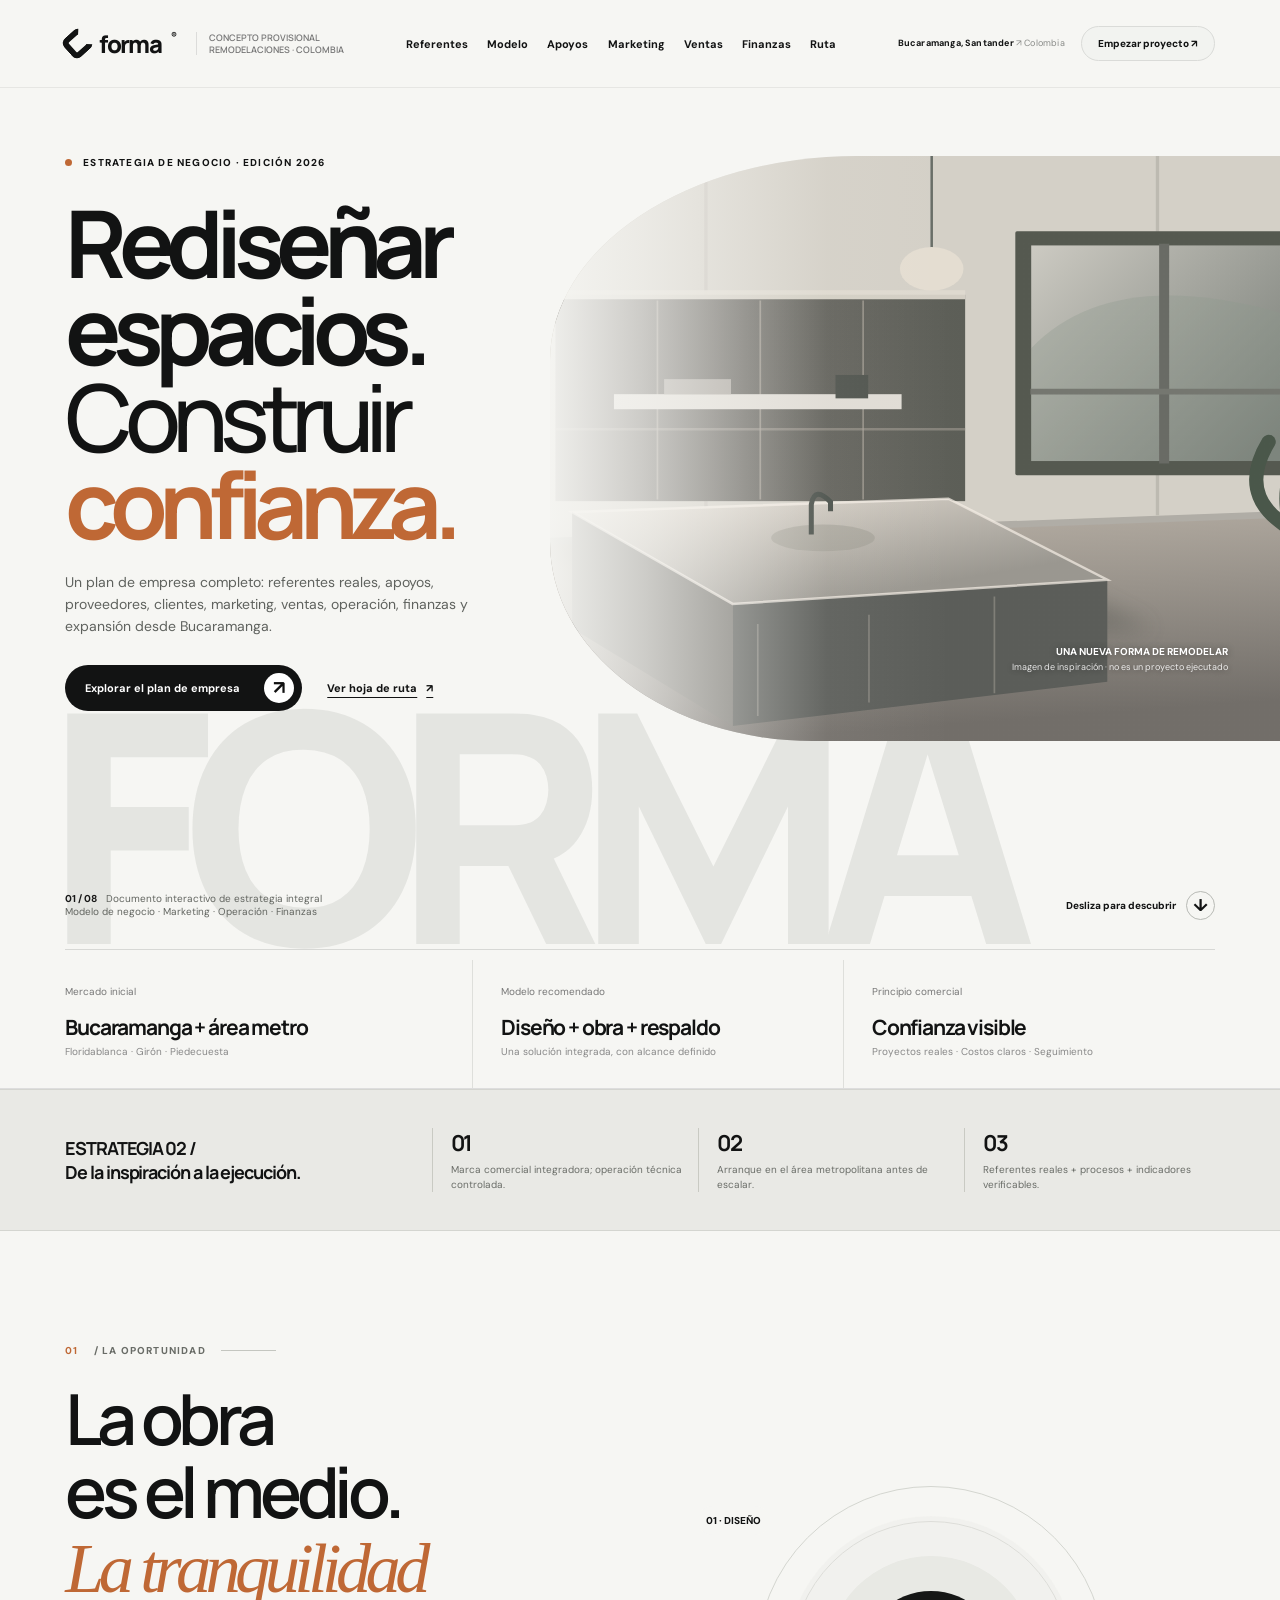
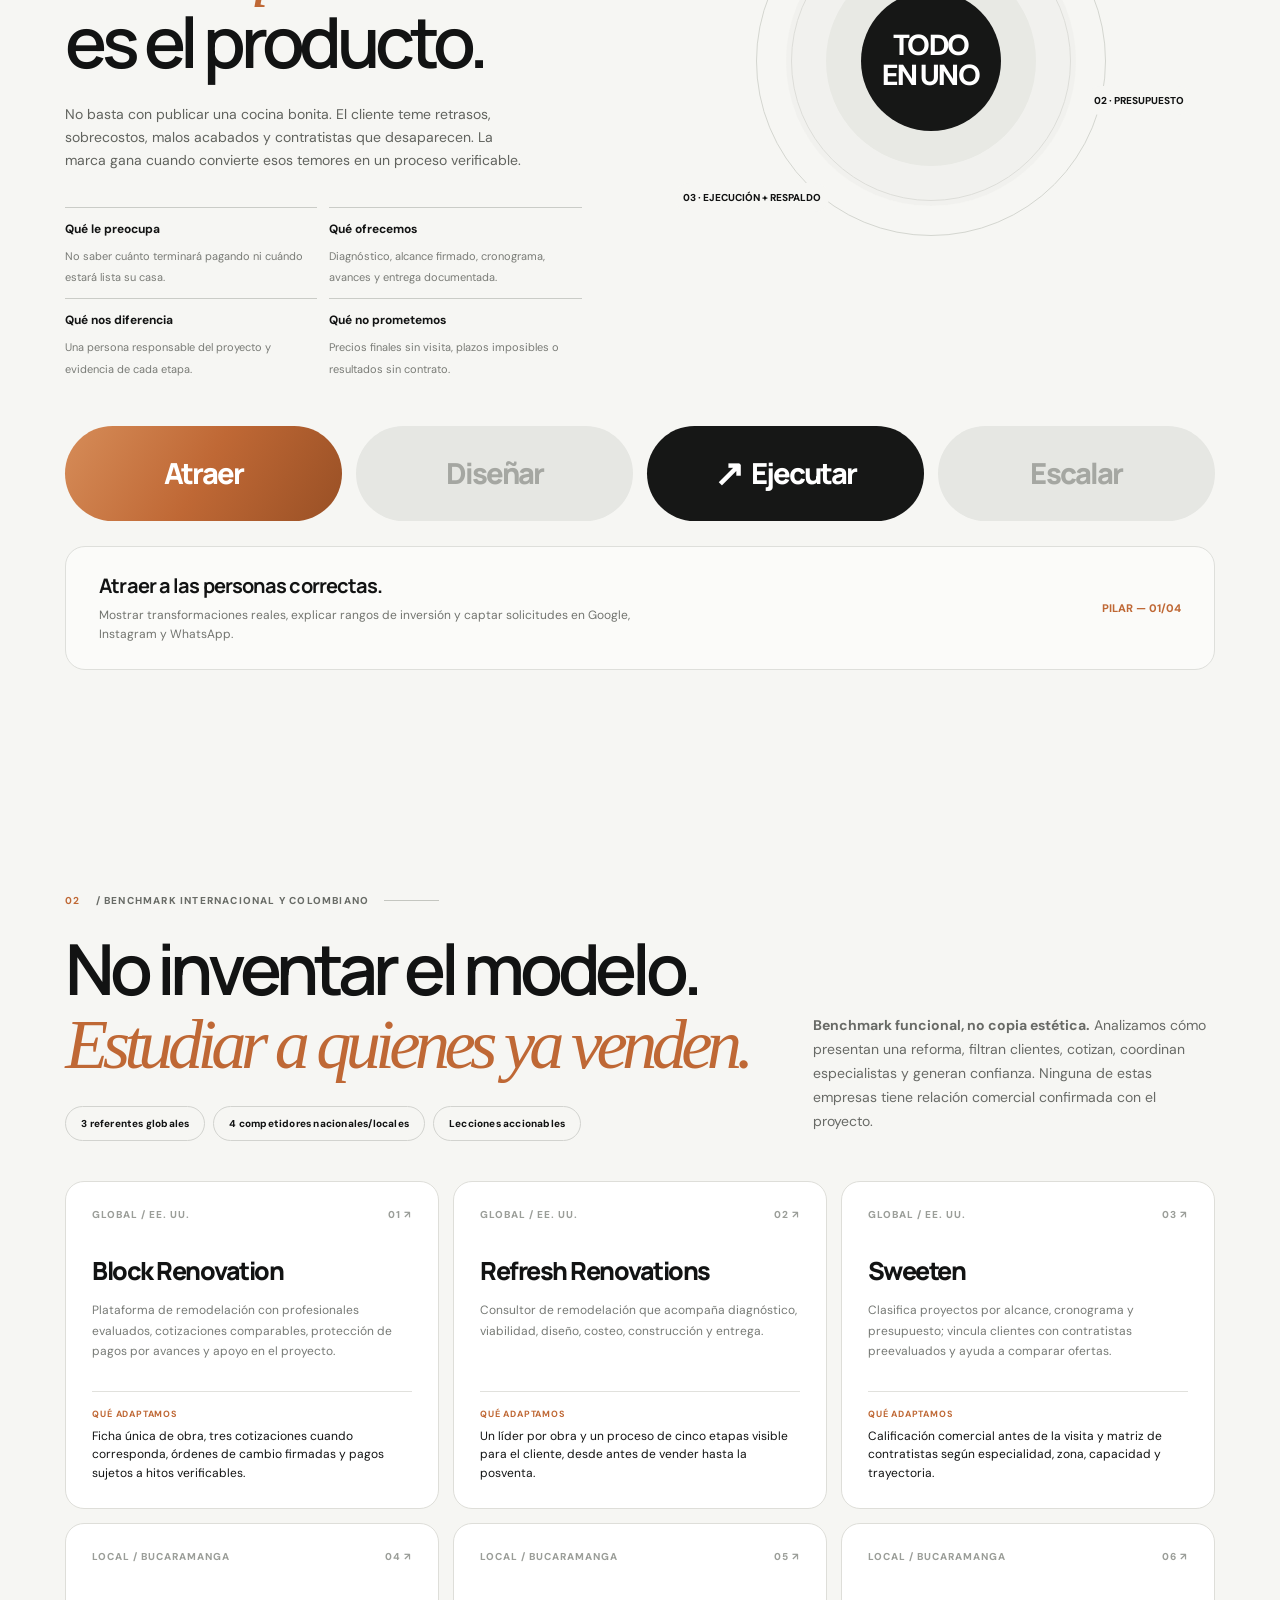
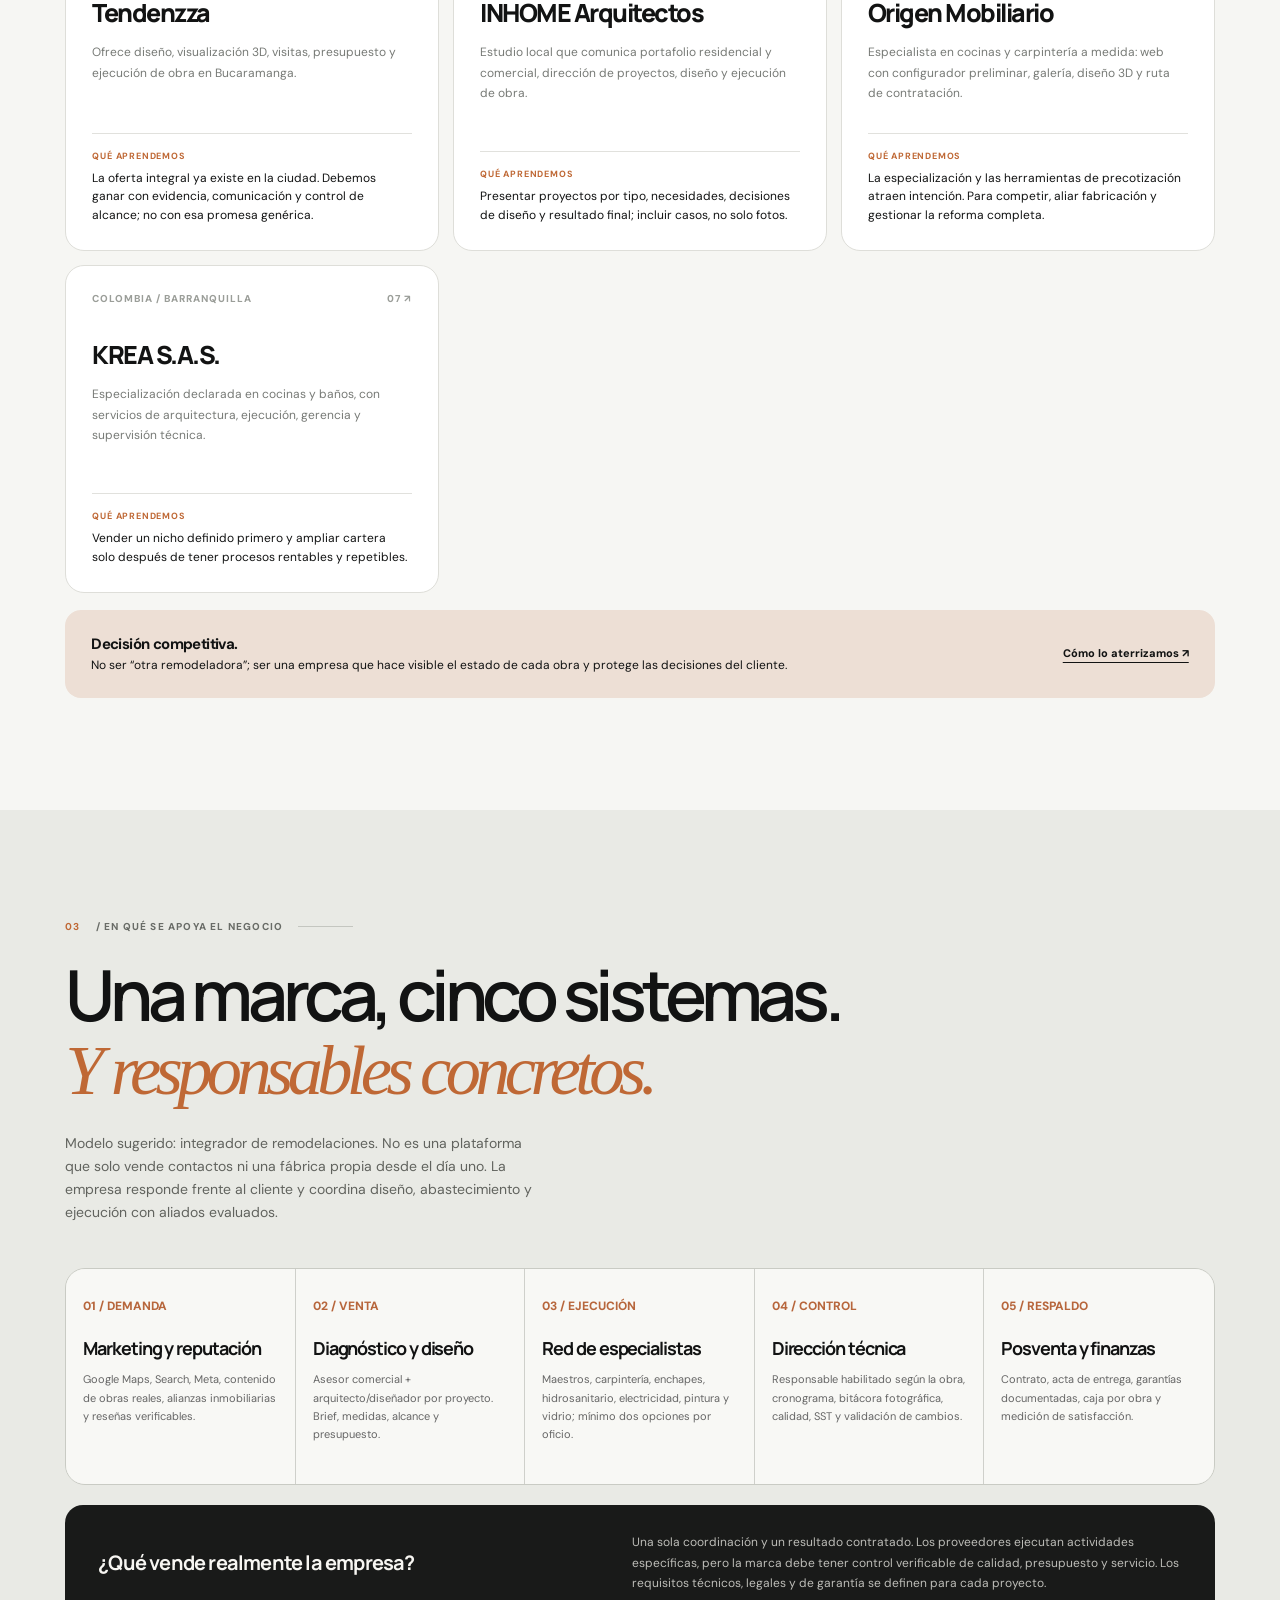
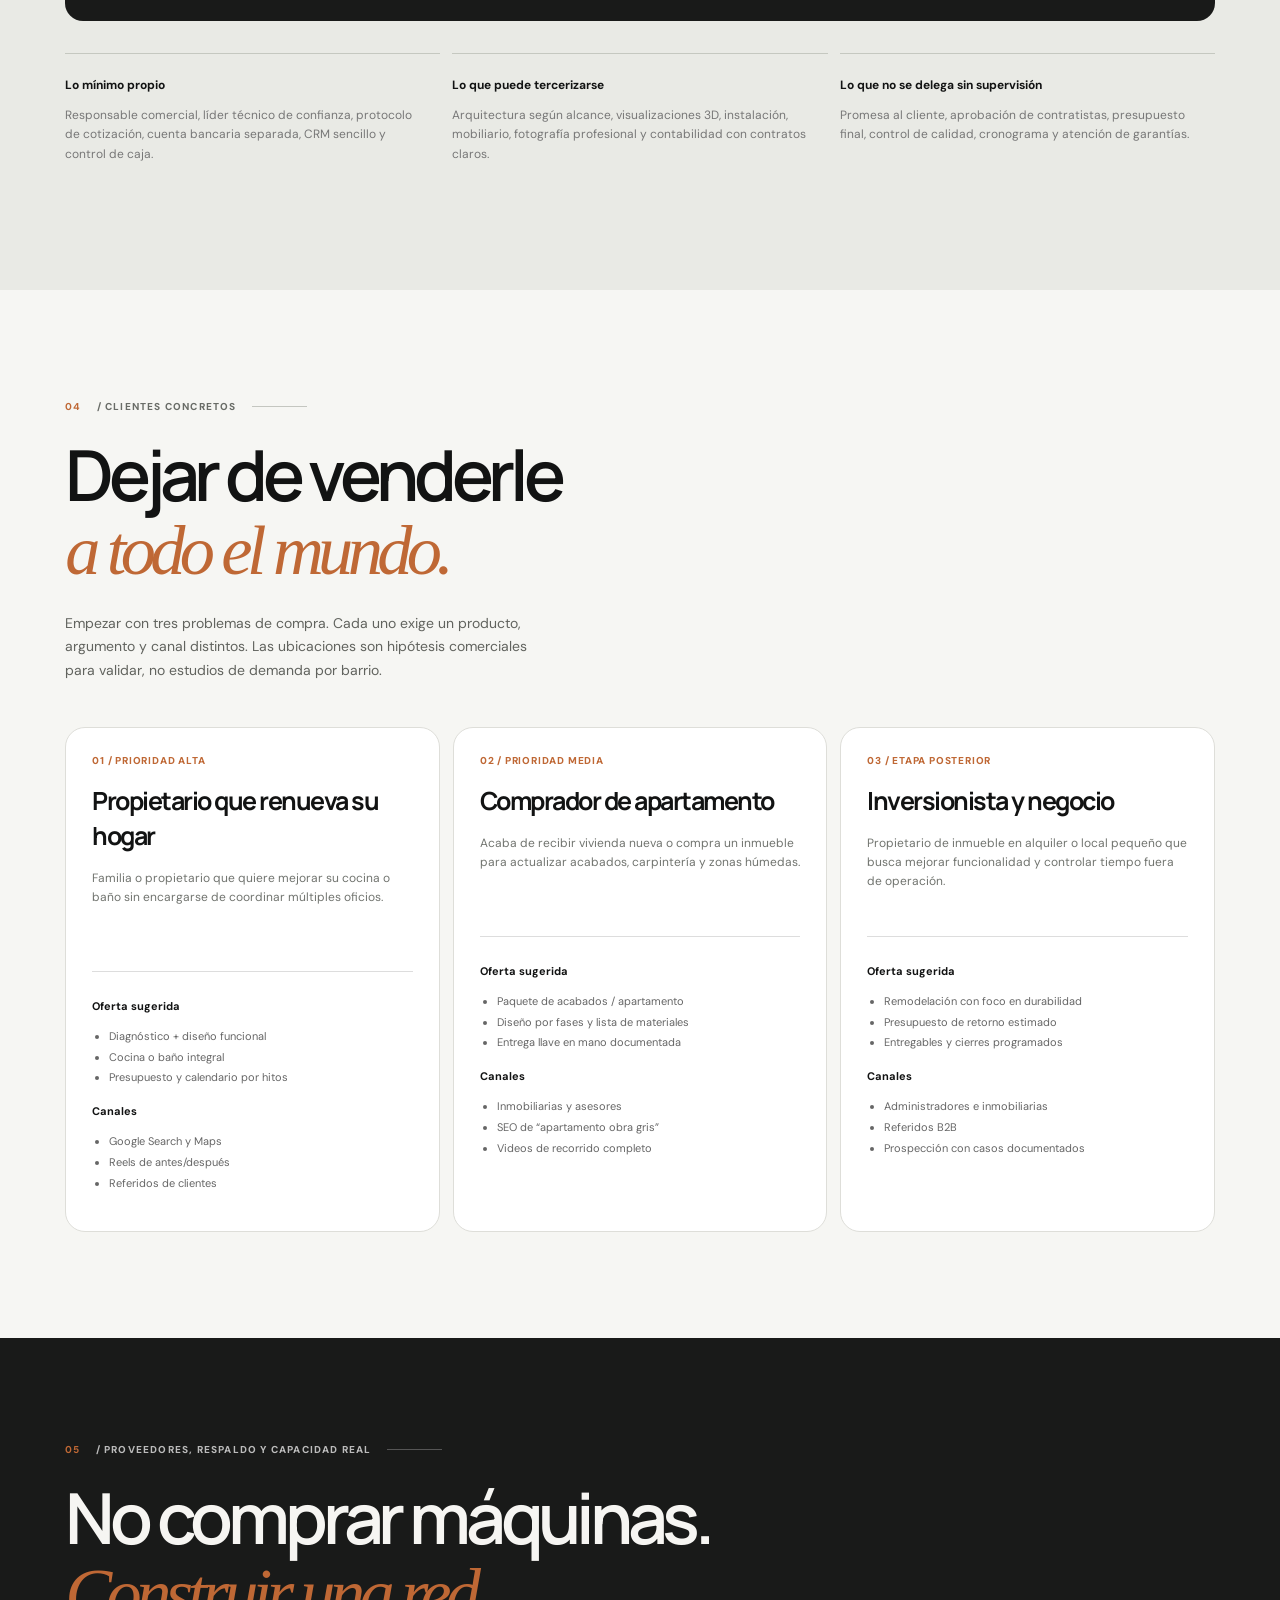
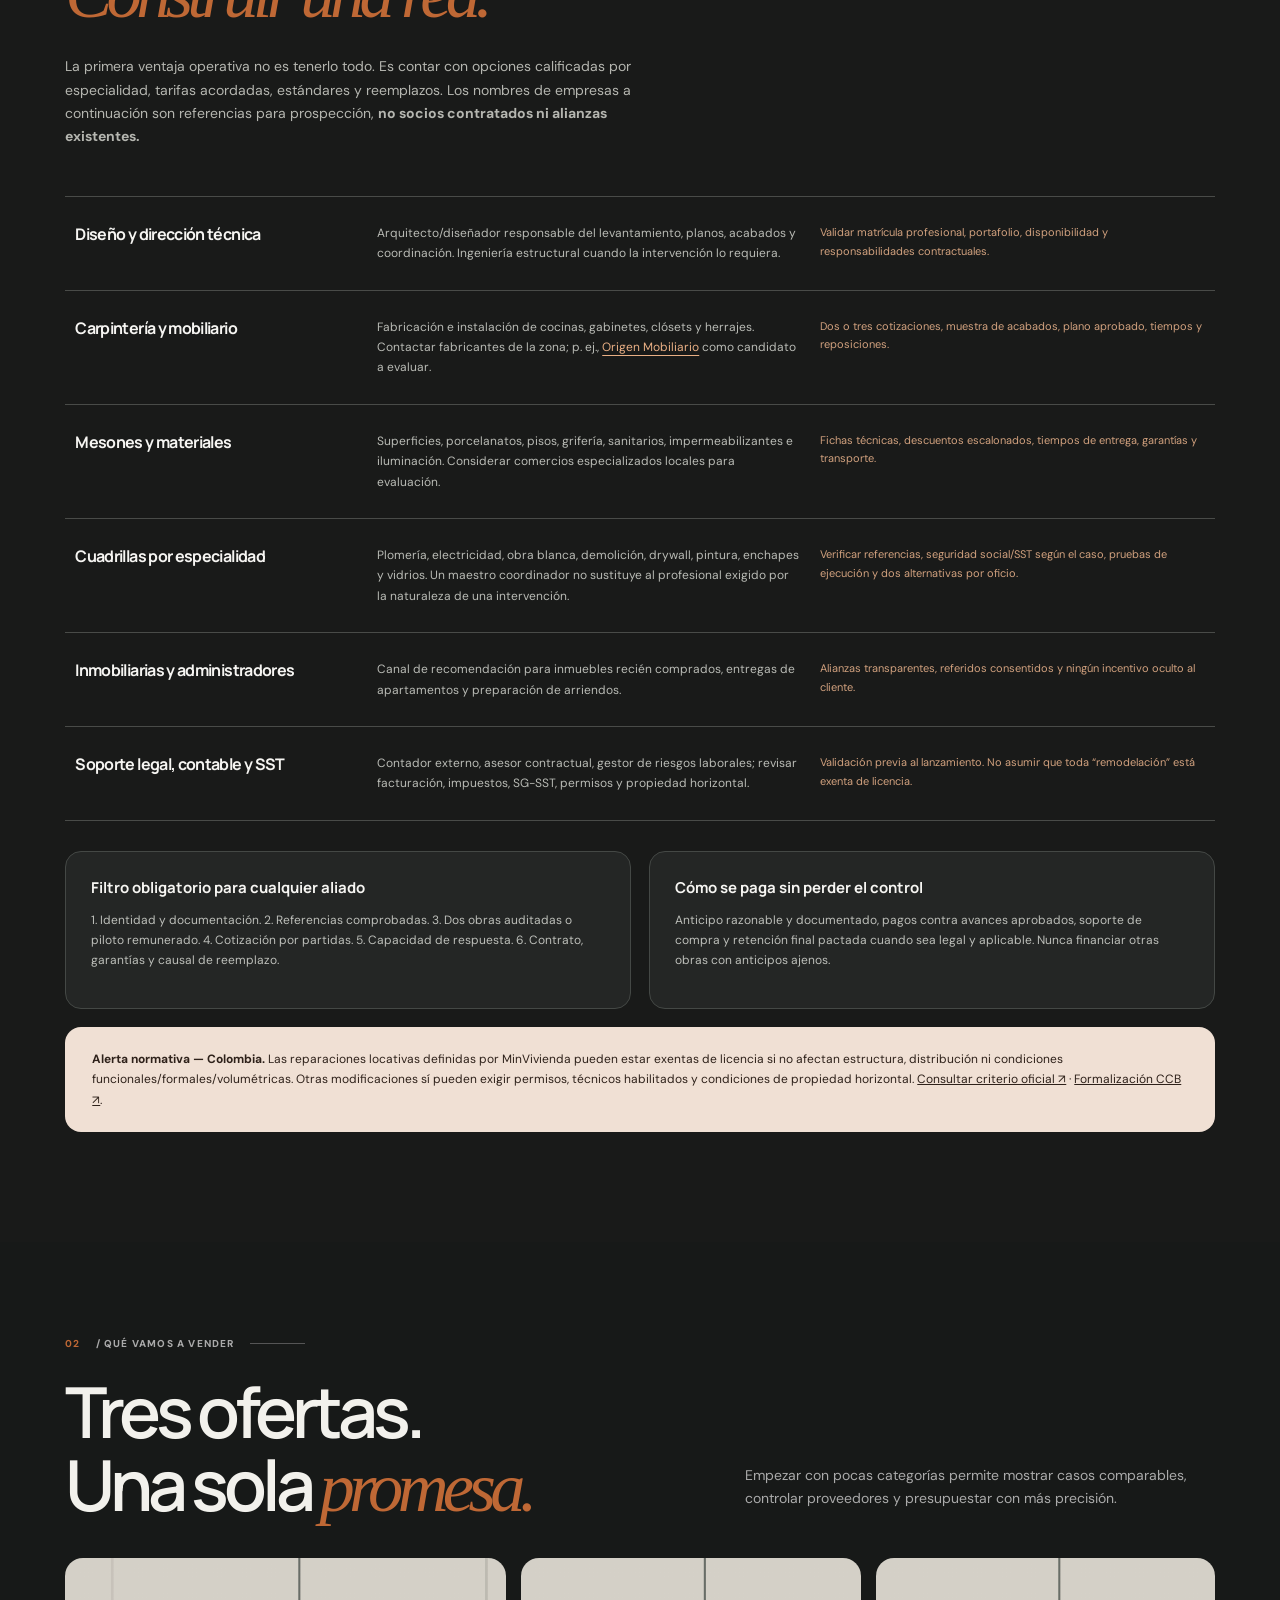
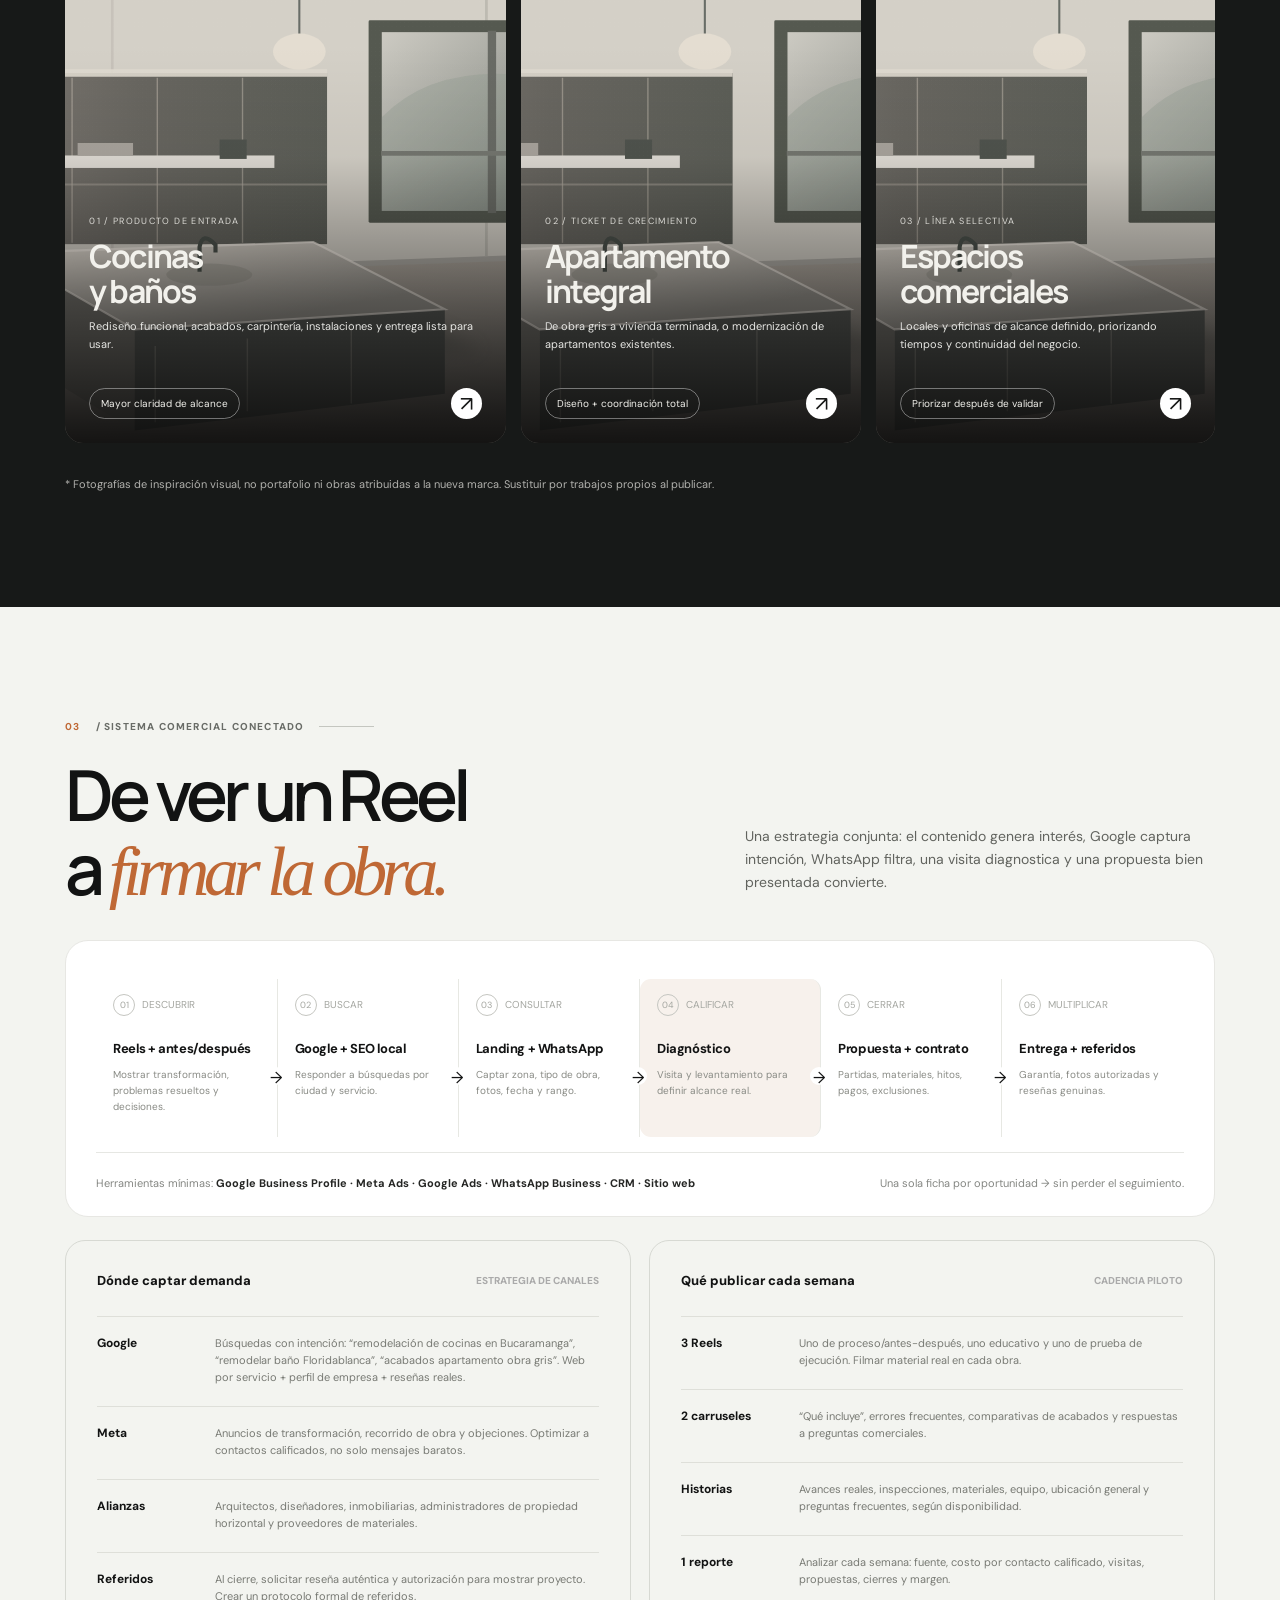
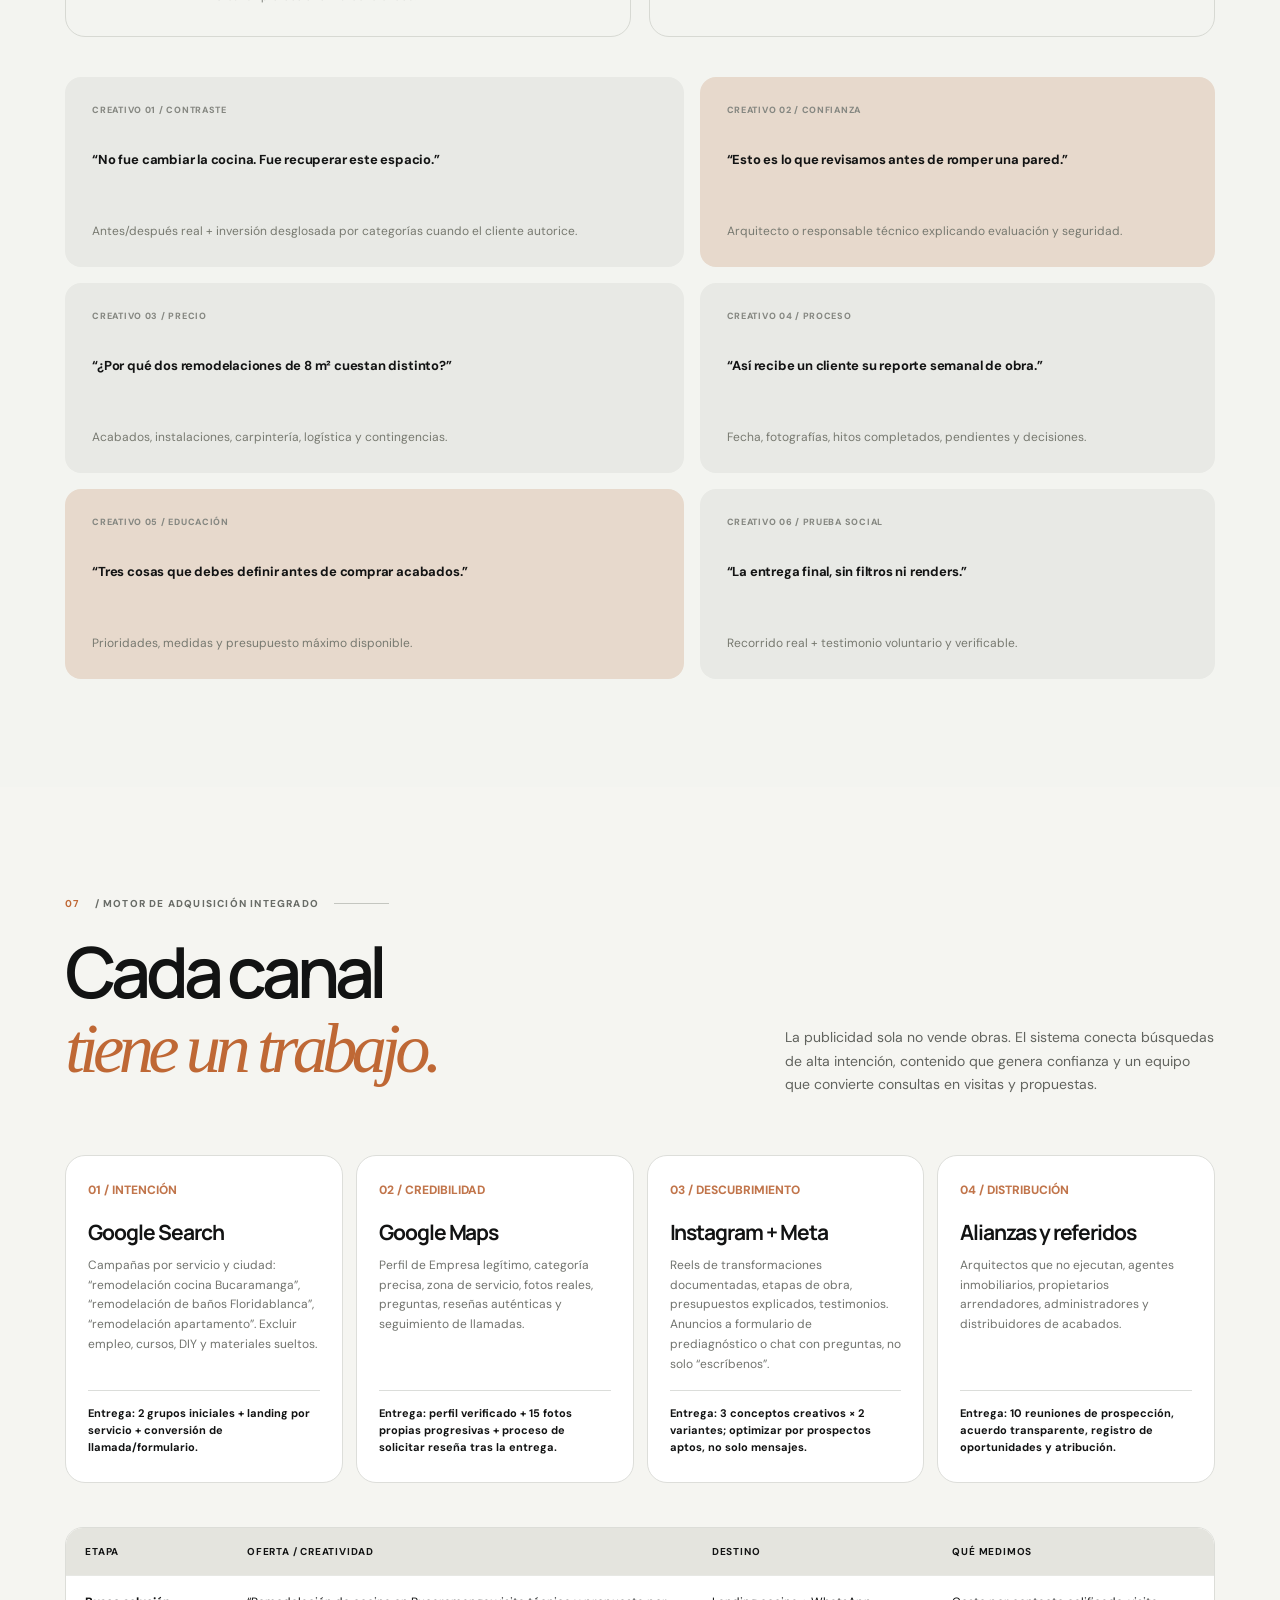
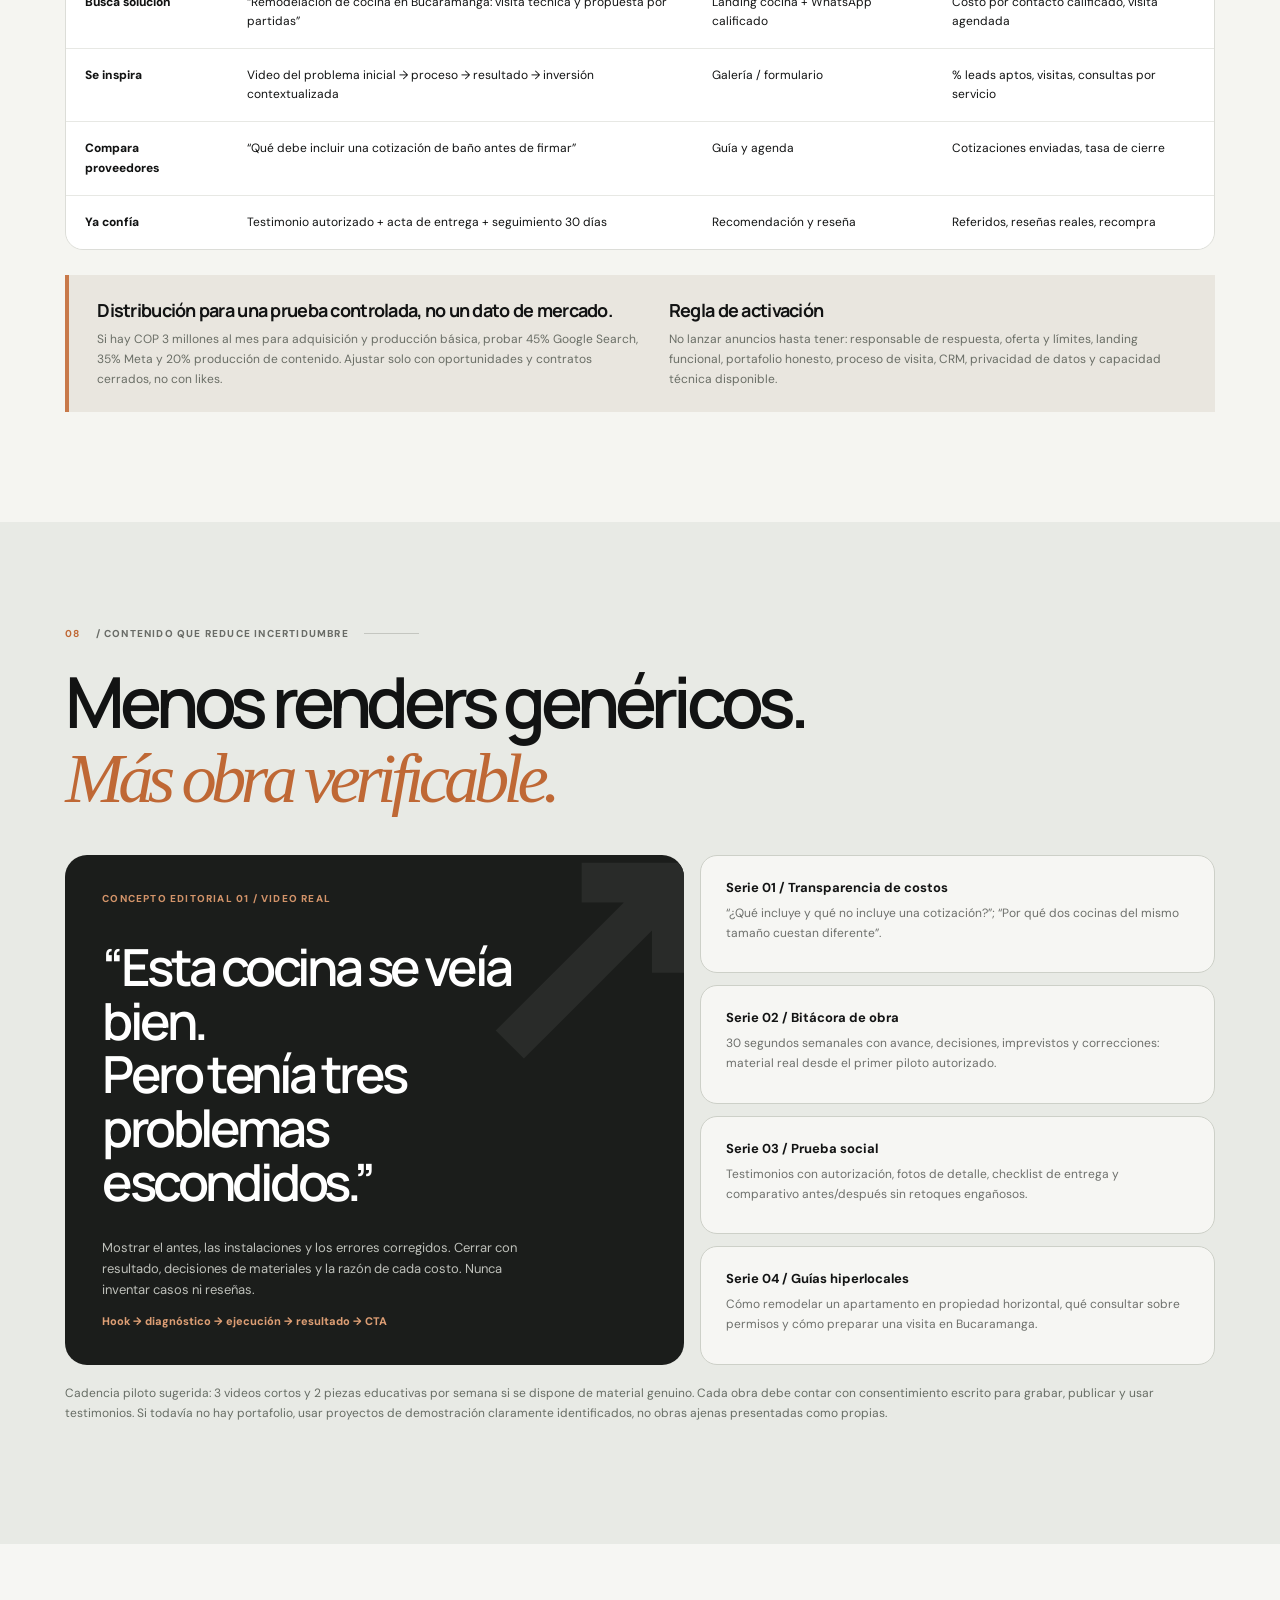
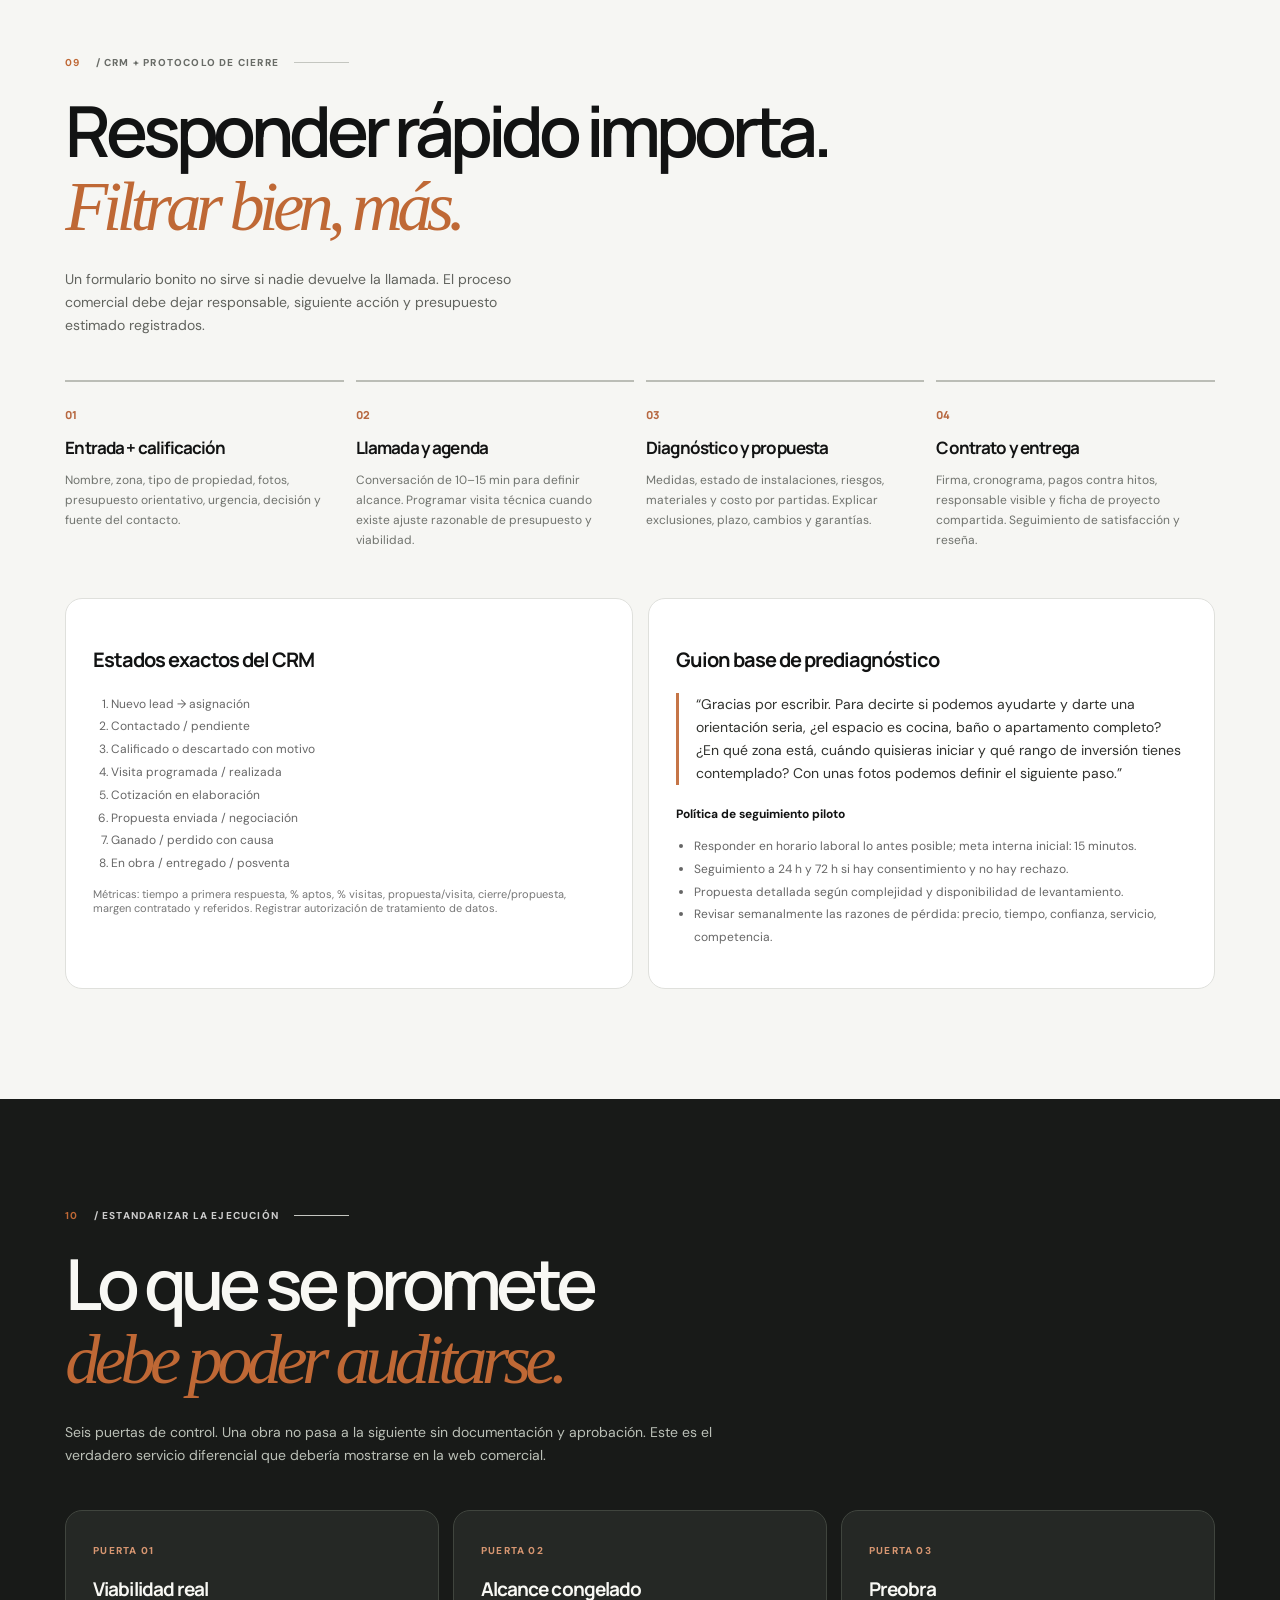
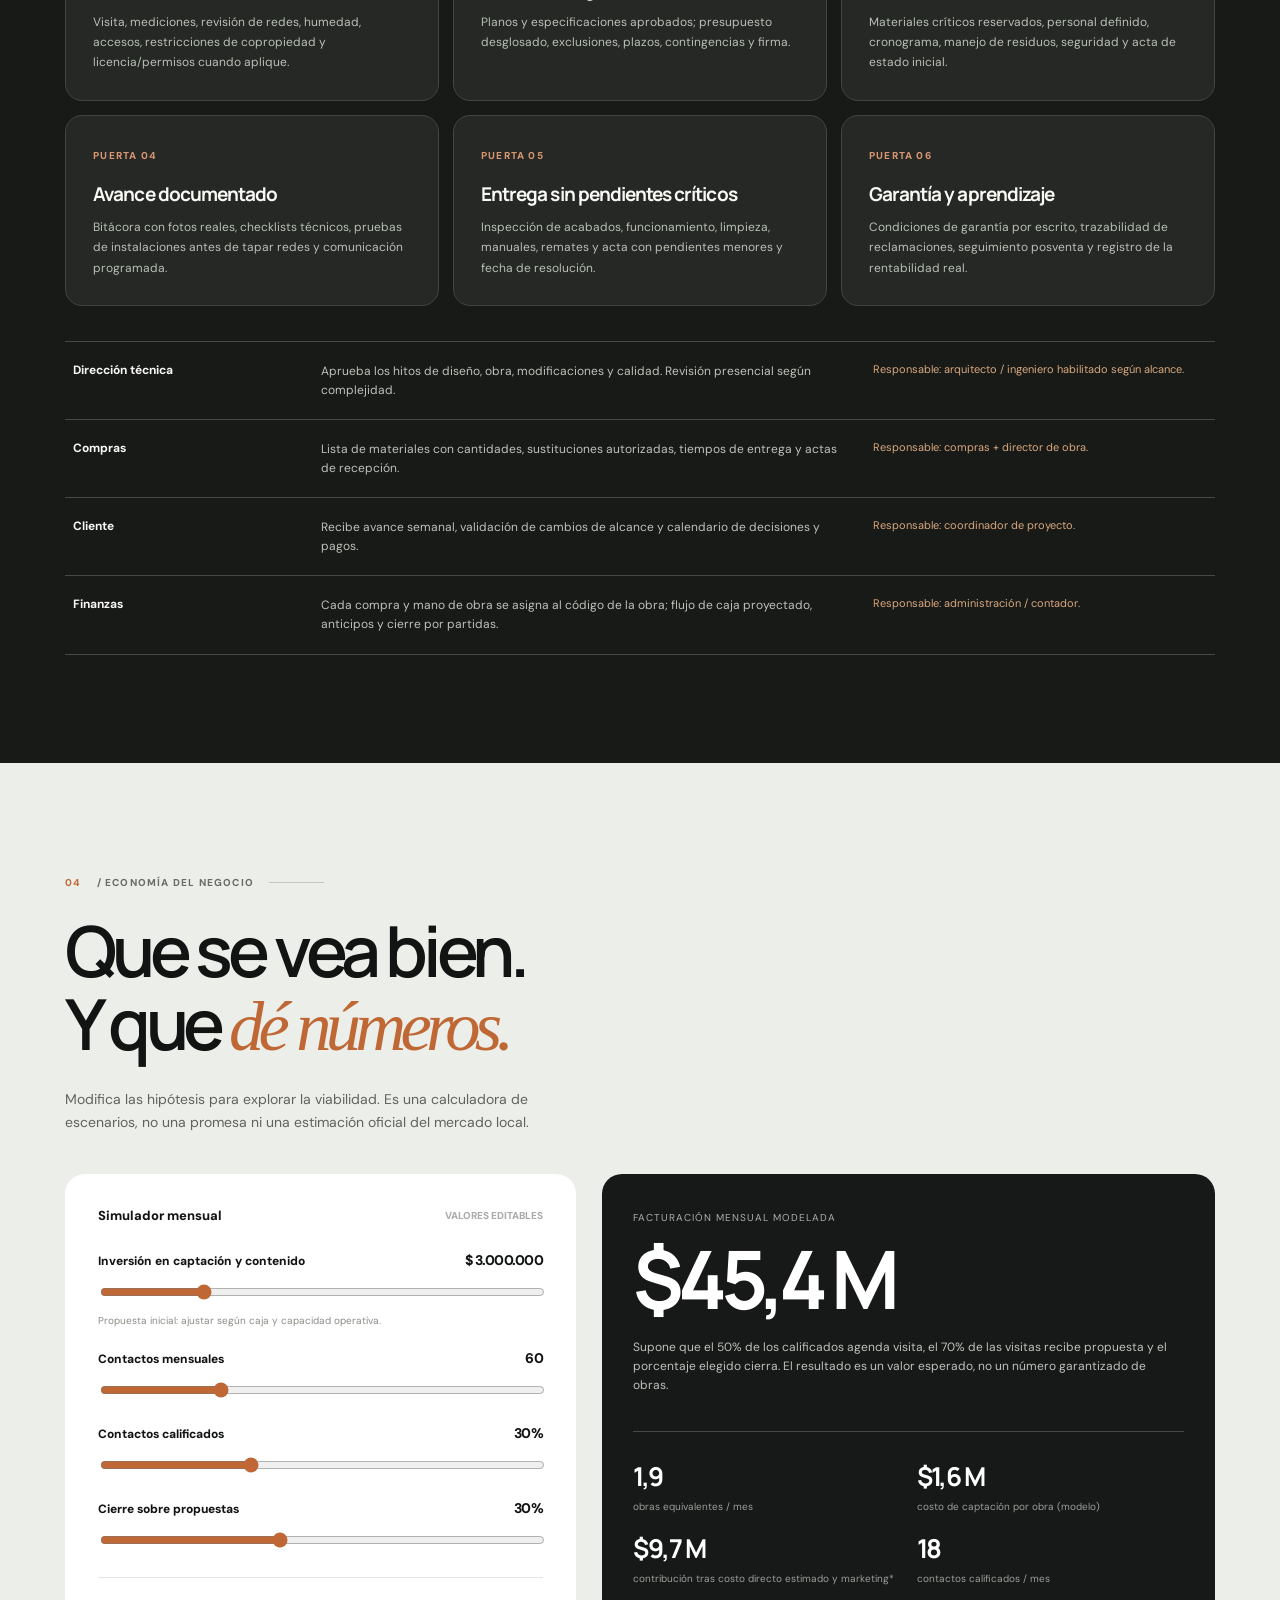
==== commit 8ca09175: "Implementar motor comercial, contenido de redes, CRM y controles de obra" ====
--- a/index.html
+++ b/index.html
@@ -127,13 +127,39 @@
 @media(max-width:980px){.reference-grid{grid-template-columns:repeat(2,1fr)}.model-flow{grid-template-columns:repeat(3,1fr)}.model-step:nth-child(3){border-right:0}.model-step:nth-child(n+4){border-top:1px solid #ccc}.strategy-ribbon{grid-template-columns:1fr 1fr}.target-grid{grid-template-columns:1fr 1fr}}
 @media(max-width:700px){.new-strategy,.model-section,.target-section,.partner-section{padding-top:68px;padding-bottom:70px}.new-strategy .dual-head{grid-template-columns:1fr;gap:8px}.reference-grid,.target-grid,.partner-policies{grid-template-columns:1fr}.reference-note,.model-outcome{display:block}.model-outcome span{display:block;margin-top:12px}.model-flow{grid-template-columns:1fr}.model-step,.model-step:nth-child(3){border-right:0;border-bottom:1px solid #ccc;min-height:0}.model-step:last-child{border:0}.model-three{grid-template-columns:1fr}.partner-row{grid-template-columns:1fr;gap:8px}.target p{min-height:0}.strategy-ribbon{grid-template-columns:1fr 1fr}.strategy-ribbon strong{grid-column:1/-1}}
 
+
+/* --- SISTEMA COMERCIAL, OPERATIVO Y FINANCIERO --- */
+.execution-section{padding-top:110px;padding-bottom:110px;background:#f5f5f1}.exec-head{display:flex;justify-content:space-between;gap:35px;align-items:end}.exec-head .section-lead{max-width:430px}
+.channel-grid{display:grid;grid-template-columns:repeat(4,minmax(0,1fr));gap:13px;margin-top:45px}.channel-card{background:#fff;border:1px solid #dddeda;border-radius:20px;padding:26px 22px;min-height:298px;display:flex;flex-direction:column}.channel-card .channel-no{font-size:12px;font-weight:800;color:#c1754b}.channel-card h3{font:700 21px Manrope;letter-spacing:-.05em;margin:20px 0 10px}.channel-card p{font-size:12px;line-height:1.65;color:#71736e;flex:1;margin:0 0 15px}.channel-card .ch-task{border-top:1px solid #dbddda;padding-top:14px;font-size:11px;font-weight:700;line-height:1.55}
+.campaign-table{margin-top:44px;overflow:auto;border-radius:18px;border:1px solid #dcddd8}.campaign-table table{width:100%;border-collapse:collapse;font-size:12px;min-width:660px;background:#fff}.campaign-table th{background:#e4e4de;text-align:left;font-size:10px;text-transform:uppercase;letter-spacing:.08em}.campaign-table th,.campaign-table td{padding:17px 19px;border-bottom:1px solid #e7e8e4;vertical-align:top}.campaign-table tr:last-child td{border:0}.campaign-table td{line-height:1.6}.campaign-table td:first-child{font-weight:800}
+.budget-note{border-left:4px solid #c8794a;background:#e9e6df;padding:23px 28px;margin-top:25px;display:grid;grid-template-columns:1.05fr 1fr;gap:28px}.budget-note strong{font:700 18px Manrope;letter-spacing:-.04em}.budget-note p{margin:8px 0 0;color:#6a6e66;font-size:12px;line-height:1.65}
+.content-section{padding-top:105px;padding-bottom:108px;background:#e8eae5}.content-grid{display:grid;grid-template-columns:1.2fr 1fr;gap:16px;margin-top:40px}
+.content-showcase{background:#1b1d1b;color:#fff;border-radius:22px;padding:37px;min-height:360px;display:flex;flex-direction:column;justify-content:space-between;position:relative;overflow:hidden}.content-showcase:after{content:"↗";position:absolute;right:-38px;top:-73px;font:800 320px Manrope;color:#292b29;line-height:1}
+.content-showcase > *{position:relative;z-index:1}.content-showcase small{font-size:10px;letter-spacing:.12em;color:#d29369;font-weight:800}.content-showcase h3{font:600 clamp(30px,4vw,56px)/1.05 Manrope;letter-spacing:-.07em;max-width:460px;margin:35px 0 15px}.content-showcase p{font-size:13px;max-width:430px;color:#bec0ba;line-height:1.65}
+.content-list{display:grid;gap:12px}.content-list article{padding:20px 25px;border-radius:17px;border:1px solid #cdd0c8;background:#f6f6f3}.content-list b{font-size:13px}.content-list p{font-size:12px;color:#6e706c;line-height:1.65;margin:7px 0}
+.sales-ops{background:#f6f6f3;padding-top:112px;padding-bottom:110px}.sales-ops .big-title{max-width:900px}
+.sales-pipe{display:grid;grid-template-columns:repeat(4,1fr);gap:12px;margin-top:43px}.pipe-box{border-top:2px solid #bbbdb6;padding:21px 12px 15px 0}.pipe-box i{font:800 11px Manrope;color:#b76840;font-style:normal}.pipe-box h3{font:700 17px Manrope;letter-spacing:-.05em;margin:12px 0}.pipe-box p{font-size:12px;color:#70736e;line-height:1.65;margin:0}
+.sales-board{display:grid;grid-template-columns:1fr 1fr;gap:15px;margin-top:32px}.sales-board article{background:#fff;border-radius:17px;border:1px solid #dfe0dc;padding:27px}.sales-board h3{font:700 20px Manrope;letter-spacing:-.05em}.sales-board ol,.sales-board ul{padding-left:18px;font-size:12px;line-height:1.9;color:#666}.sales-board .pitch{border-left:3px solid #c57547;padding-left:17px;color:#31322e;font-size:14px;line-height:1.65;margin:17px 0}
+.control-section{background:#181a18;color:#f8f8f4;padding-top:110px;padding-bottom:108px}.control-section .section-kicker{color:#ccc}.control-section .big-title{max-width:900px}.control-section .section-lead{color:#bbc0b7;max-width:660px}
+.control-grid{display:grid;grid-template-columns:repeat(3,1fr);gap:14px;margin-top:42px}.control-grid article{padding:27px;background:#252825;border-radius:17px;border:1px solid #40453e}.control-grid small{color:#d79671;font-weight:800;font-size:10px;letter-spacing:.12em}.control-grid h3{font:700 19px Manrope;letter-spacing:-.05em;margin:17px 0 10px}.control-grid p{font-size:12px;line-height:1.7;color:#b9c0b6;margin:0}
+.control-list{margin-top:35px;border-top:1px solid #454943}.control-row{display:grid;grid-template-columns:.8fr 1.9fr 1.2fr;gap:25px;padding:20px 8px;border-bottom:1px solid #454943}.control-row b{font-size:12px}.control-row span{font-size:12px;color:#bdc2ba;line-height:1.55}.control-row em{font-style:normal;font-size:11px;color:#d9a77d}
+.unit-section{padding-top:105px;padding-bottom:114px;background:#e9ebe6}.unit-head{display:flex;gap:35px;justify-content:space-between;align-items:end}.unit-head p{max-width:380px;font-size:13px;color:#676c65;line-height:1.7}
+.unit-grid{display:grid;grid-template-columns:1.15fr .85fr;gap:15px;margin-top:38px}.unit-controls{background:#fafbf7;border-radius:21px;padding:32px;border:1px solid #d7d8d2}.unit-controls .unit-field{margin-bottom:20px}.unit-controls .unit-field:last-child{margin-bottom:0}.unit-field label{display:flex;justify-content:space-between;gap:14px;font-size:12px;font-weight:700;margin-bottom:10px}.unit-field output{font-weight:800;color:#bf6835}.unit-field input[type=range]{width:100%;accent-color:#bf6835}
+.unit-results{padding:33px;border-radius:21px;background:#1b1d1b;color:#fff;display:flex;flex-direction:column;justify-content:space-between}.unit-results span{font-size:11px;color:#b8bdb5}.unit-results strong{font:700 clamp(42px,5vw,65px) Manrope;letter-spacing:-.08em;display:block;margin:15px 0}.unit-results .unit-mini{border-top:1px solid #414540;padding:15px 0;display:flex;justify-content:space-between;gap:14px;font-size:12px}.unit-results .unit-mini b{color:#fff}.unit-results p{font-size:11px;color:#acb3a9;line-height:1.6}
+.unit-warning{font-size:12px;color:#676d65;line-height:1.7;margin-top:18px}
+.launch-section{padding-top:108px;padding-bottom:112px;background:#f5f5f2}.launch-grid{display:grid;grid-template-columns:repeat(4,1fr);gap:13px;margin:43px 0 22px}.launch-phase{border-radius:19px;border:1px solid #d5d6d0;padding:25px 21px;background:#fff}.launch-phase .badge-time{display:inline-block;border:1px solid #c4c5bf;border-radius:22px;padding:8px 11px;font-size:9px;letter-spacing:.06em;font-weight:800}.launch-phase h3{font:700 22px Manrope;letter-spacing:-.05em;margin:28px 0 13px}.launch-phase p{font-size:12px;line-height:1.6;color:#6d706b}.launch-phase ul{font-size:11px;line-height:1.7;color:#62655f;padding-left:16px}.launch-phase .gate{border-top:1px solid #dfe1dc;padding-top:15px;margin-top:20px;font-size:11px;line-height:1.55;font-weight:800}
+.risk-grid{display:grid;grid-template-columns:1fr 1fr;gap:12px;margin-top:36px}.risk-grid article{border-top:1px solid #cfd1ca;padding:18px 20px 14px 0}.risk-grid b{font-size:13px}.risk-grid p{font-size:12px;line-height:1.65;color:#72746e}
+.sources-section{padding-top:65px;padding-bottom:70px;background:#e4e5e0;border-top:1px solid #d4d5cd}.sources-section h2{font:700 28px Manrope;letter-spacing:-.05em}.sources-grid{display:grid;grid-template-columns:repeat(3,1fr);gap:12px}.sources-grid a{padding:12px 0;border-bottom:1px solid #c8cac3;font-size:11px;line-height:1.55;text-decoration:underline;text-underline-offset:3px}
+@media(max-width:1100px){.channel-grid,.launch-grid{grid-template-columns:repeat(2,1fr)}.control-grid{grid-template-columns:repeat(2,1fr)}}
+@media(max-width:700px){.execution-section,.content-section,.sales-ops,.control-section,.unit-section,.launch-section{padding-top:69px;padding-bottom:72px}.exec-head,.unit-head{display:block}.channel-grid,.content-grid,.sales-pipe,.sales-board,.control-grid,.unit-grid,.launch-grid,.risk-grid,.sources-grid{grid-template-columns:1fr}.budget-note{grid-template-columns:1fr}.control-row{grid-template-columns:1fr;gap:7px}.channel-card{min-height:0}.content-showcase{min-height:290px;padding:25px}.unit-controls,.unit-results{padding:25px}}
+
 </style>
 </head>
 <body>
 <div class="site">
   <header class="header pad">
     <a class="brand" href="#inicio" aria-label="Ir al inicio"><span class="brand-mark"></span>forma<sup>®</sup><span class="brand-mini">CONCEPTO PROVISIONAL<br>REMODELACIONES · COLOMBIA</span></a>
-    <nav id="menu" class="nav" aria-label="Navegación principal"><a href="#referentes">Referentes</a><a href="#modelo">Modelo</a><a href="#alianzas">Apoyos</a><a href="#captacion">Ventas</a><a href="#proyeccion">Números</a><a href="#plan">Ruta</a></nav>
+    <nav id="menu" class="nav" aria-label="Navegación principal"><a href="#referentes">Referentes</a><a href="#modelo">Modelo</a><a href="#alianzas">Apoyos</a><a href="#motorcomercial">Marketing</a><a href="#ventas">Ventas</a><a href="#proyeccion">Finanzas</a><a href="#plan">Ruta</a></nav>
     <div class="top-actions"><div class="loc">Bucaramanga, Santander <span>↗ Colombia</span></div><a class="small-btn" href="#contacto">Empezar proyecto ↗</a><button id="menuToggle" class="menu-toggle" aria-label="Abrir menú" aria-expanded="false">☰</button></div>
   </header>
 
@@ -237,7 +263,60 @@
       <div class="content-grid"><div class="content-item reveal"><span class="content-tag">Creativo 01 / contraste</span><b>“No fue cambiar la cocina. Fue recuperar este espacio.”</b><span class="example">Antes/después real + inversión desglosada por categorías cuando el cliente autorice.</span></div><div class="content-item reveal"><span class="content-tag">Creativo 02 / confianza</span><b>“Esto es lo que revisamos antes de romper una pared.”</b><span class="example">Arquitecto o responsable técnico explicando evaluación y seguridad.</span></div><div class="content-item reveal"><span class="content-tag">Creativo 03 / precio</span><b>“¿Por qué dos remodelaciones de 8 m² cuestan distinto?”</b><span class="example">Acabados, instalaciones, carpintería, logística y contingencias.</span></div><div class="content-item reveal"><span class="content-tag">Creativo 04 / proceso</span><b>“Así recibe un cliente su reporte semanal de obra.”</b><span class="example">Fecha, fotografías, hitos completados, pendientes y decisiones.</span></div><div class="content-item reveal"><span class="content-tag">Creativo 05 / educación</span><b>“Tres cosas que debes definir antes de comprar acabados.”</b><span class="example">Prioridades, medidas y presupuesto máximo disponible.</span></div><div class="content-item reveal"><span class="content-tag">Creativo 06 / prueba social</span><b>“La entrega final, sin filtros ni renders.”</b><span class="example">Recorrido real + testimonio voluntario y verificable.</span></div></div>
     </section>
 
-    <section class="section pad money" id="proyeccion"><div class="section-kicker"><b>04</b> / Economía del negocio</div><h2 class="big-title">Que se vea bien.<br>Y que <span class="serif">dé números.</span></h2><p class="section-lead">Modifica las hipótesis para explorar la viabilidad. Es una calculadora de escenarios, no una promesa ni una estimación oficial del mercado local.</p>
+    
+<section class="execution-section pad" id="motorcomercial">
+<div class="exec-head"><div><div class="section-kicker"><b>07</b> / Motor de adquisición integrado</div><h2 class="big-title">Cada canal<br><span class="serif">tiene un trabajo.</span></h2></div><p class="section-lead">La publicidad sola no vende obras. El sistema conecta búsquedas de alta intención, contenido que genera confianza y un equipo que convierte consultas en visitas y propuestas.</p></div>
+<div class="channel-grid">
+<article class="channel-card reveal"><span class="channel-no">01 / INTENCIÓN</span><h3>Google Search</h3><p>Campañas por servicio y ciudad: “remodelación cocina Bucaramanga”, “remodelación de baños Floridablanca”, “remodelación apartamento”. Excluir empleo, cursos, DIY y materiales sueltos.</p><div class="ch-task">Entrega: 2 grupos iniciales + landing por servicio + conversión de llamada/formulario.</div></article>
+<article class="channel-card reveal"><span class="channel-no">02 / CREDIBILIDAD</span><h3>Google Maps</h3><p>Perfil de Empresa legítimo, categoría precisa, zona de servicio, fotos reales, preguntas, reseñas auténticas y seguimiento de llamadas.</p><div class="ch-task">Entrega: perfil verificado + 15 fotos propias progresivas + proceso de solicitar reseña tras la entrega.</div></article>
+<article class="channel-card reveal"><span class="channel-no">03 / DESCUBRIMIENTO</span><h3>Instagram + Meta</h3><p>Reels de transformaciones documentadas, etapas de obra, presupuestos explicados, testimonios. Anuncios a formulario de prediagnóstico o chat con preguntas, no solo “escríbenos”.</p><div class="ch-task">Entrega: 3 conceptos creativos × 2 variantes; optimizar por prospectos aptos, no solo mensajes.</div></article>
+<article class="channel-card reveal"><span class="channel-no">04 / DISTRIBUCIÓN</span><h3>Alianzas y referidos</h3><p>Arquitectos que no ejecutan, agentes inmobiliarios, propietarios arrendadores, administradores y distribuidores de acabados.</p><div class="ch-task">Entrega: 10 reuniones de prospección, acuerdo transparente, registro de oportunidades y atribución.</div></article>
+</div>
+<div class="campaign-table reveal"><table><thead><tr><th>Etapa</th><th>Oferta / creatividad</th><th>Destino</th><th>Qué medimos</th></tr></thead><tbody>
+<tr><td>Busca solución</td><td>“Remodelación de cocina en Bucaramanga: visita técnica y propuesta por partidas”</td><td>Landing cocina + WhatsApp calificado</td><td>Costo por contacto calificado, visita agendada</td></tr>
+<tr><td>Se inspira</td><td>Video del problema inicial → proceso → resultado → inversión contextualizada</td><td>Galería / formulario</td><td>% leads aptos, visitas, consultas por servicio</td></tr>
+<tr><td>Compara proveedores</td><td>“Qué debe incluir una cotización de baño antes de firmar”</td><td>Guía y agenda</td><td>Cotizaciones enviadas, tasa de cierre</td></tr>
+<tr><td>Ya confía</td><td>Testimonio autorizado + acta de entrega + seguimiento 30 días</td><td>Recomendación y reseña</td><td>Referidos, reseñas reales, recompra</td></tr>
+</tbody></table></div>
+<div class="budget-note reveal"><div><strong>Distribución para una prueba controlada, no un dato de mercado.</strong><p>Si hay COP 3 millones al mes para adquisición y producción básica, probar 45% Google Search, 35% Meta y 20% producción de contenido. Ajustar solo con oportunidades y contratos cerrados, no con likes.</p></div><div><strong>Regla de activación</strong><p>No lanzar anuncios hasta tener: responsable de respuesta, oferta y límites, landing funcional, portafolio honesto, proceso de visita, CRM, privacidad de datos y capacidad técnica disponible.</p></div></div>
+</section>
+<section class="content-section pad" id="contenidos"><div class="section-kicker"><b>08</b> / Contenido que reduce incertidumbre</div><h2 class="big-title">Menos renders genéricos.<br><span class="serif">Más obra verificable.</span></h2>
+<div class="content-grid">
+<div class="content-showcase reveal"><small>CONCEPTO EDITORIAL 01 / VIDEO REAL</small><h3>“Esta cocina se veía bien.<br>Pero tenía tres problemas escondidos.”</h3><p>Mostrar el antes, las instalaciones y los errores corregidos. Cerrar con resultado, decisiones de materiales y la razón de cada costo. Nunca inventar casos ni reseñas.</p><span style="font-size:11px;color:#dd9e74;font-weight:800">Hook → diagnóstico → ejecución → resultado → CTA</span></div>
+<div class="content-list">
+<article><b>Serie 01 / Transparencia de costos</b><p>“¿Qué incluye y qué no incluye una cotización?”; “Por qué dos cocinas del mismo tamaño cuestan diferente”.</p></article>
+<article><b>Serie 02 / Bitácora de obra</b><p>30 segundos semanales con avance, decisiones, imprevistos y correcciones: material real desde el primer piloto autorizado.</p></article>
+<article><b>Serie 03 / Prueba social</b><p>Testimonios con autorización, fotos de detalle, checklist de entrega y comparativo antes/después sin retoques engañosos.</p></article>
+<article><b>Serie 04 / Guías hiperlocales</b><p>Cómo remodelar un apartamento en propiedad horizontal, qué consultar sobre permisos y cómo preparar una visita en Bucaramanga.</p></article>
+</div></div>
+<p class="unit-warning">Cadencia piloto sugerida: 3 videos cortos y 2 piezas educativas por semana si se dispone de material genuino. Cada obra debe contar con consentimiento escrito para grabar, publicar y usar testimonios. Si todavía no hay portafolio, usar proyectos de demostración claramente identificados, no obras ajenas presentadas como propias.</p>
+</section>
+<section class="sales-ops pad" id="ventas"><div class="section-kicker"><b>09</b> / CRM + protocolo de cierre</div><h2 class="big-title">Responder rápido importa.<br><span class="serif">Filtrar bien, más.</span></h2><p class="section-lead">Un formulario bonito no sirve si nadie devuelve la llamada. El proceso comercial debe dejar responsable, siguiente acción y presupuesto estimado registrados.</p>
+<div class="sales-pipe reveal">
+<div class="pipe-box"><i>01</i><h3>Entrada + calificación</h3><p>Nombre, zona, tipo de propiedad, fotos, presupuesto orientativo, urgencia, decisión y fuente del contacto.</p></div>
+<div class="pipe-box"><i>02</i><h3>Llamada y agenda</h3><p>Conversación de 10–15 min para definir alcance. Programar visita técnica cuando existe ajuste razonable de presupuesto y viabilidad.</p></div>
+<div class="pipe-box"><i>03</i><h3>Diagnóstico y propuesta</h3><p>Medidas, estado de instalaciones, riesgos, materiales y costo por partidas. Explicar exclusiones, plazo, cambios y garantías.</p></div>
+<div class="pipe-box"><i>04</i><h3>Contrato y entrega</h3><p>Firma, cronograma, pagos contra hitos, responsable visible y ficha de proyecto compartida. Seguimiento de satisfacción y reseña.</p></div>
+</div>
+<div class="sales-board reveal">
+<article><h3>Estados exactos del CRM</h3><ol><li>Nuevo lead → asignación</li><li>Contactado / pendiente</li><li>Calificado o descartado con motivo</li><li>Visita programada / realizada</li><li>Cotización en elaboración</li><li>Propuesta enviada / negociación</li><li>Ganado / perdido con causa</li><li>En obra / entregado / posventa</li></ol><p style="font-size:11px;color:#777">Métricas: tiempo a primera respuesta, % aptos, % visitas, propuesta/visita, cierre/propuesta, margen contratado y referidos. Registrar autorización de tratamiento de datos.</p></article>
+<article><h3>Guion base de prediagnóstico</h3><div class="pitch">“Gracias por escribir. Para decirte si podemos ayudarte y darte una orientación seria, ¿el espacio es cocina, baño o apartamento completo? ¿En qué zona está, cuándo quisieras iniciar y qué rango de inversión tienes contemplado? Con unas fotos podemos definir el siguiente paso.”</div><b style="font-size:12px">Política de seguimiento piloto</b><ul><li>Responder en horario laboral lo antes posible; meta interna inicial: 15 minutos.</li><li>Seguimiento a 24 h y 72 h si hay consentimiento y no hay rechazo.</li><li>Propuesta detallada según complejidad y disponibilidad de levantamiento.</li><li>Revisar semanalmente las razones de pérdida: precio, tiempo, confianza, servicio, competencia.</li></ul></article>
+</div></section>
+<section class="control-section pad" id="ejecucion"><div class="section-kicker"><b>10</b> / Estandarizar la ejecución</div><h2 class="big-title">Lo que se promete<br><span class="serif">debe poder auditarse.</span></h2><p class="section-lead">Seis puertas de control. Una obra no pasa a la siguiente sin documentación y aprobación. Este es el verdadero servicio diferencial que debería mostrarse en la web comercial.</p>
+<div class="control-grid reveal">
+<article><small>PUERTA 01</small><h3>Viabilidad real</h3><p>Visita, mediciones, revisión de redes, humedad, accesos, restricciones de copropiedad y licencia/permisos cuando aplique.</p></article>
+<article><small>PUERTA 02</small><h3>Alcance congelado</h3><p>Planos y especificaciones aprobados; presupuesto desglosado, exclusiones, plazos, contingencias y firma.</p></article>
+<article><small>PUERTA 03</small><h3>Preobra</h3><p>Materiales críticos reservados, personal definido, cronograma, manejo de residuos, seguridad y acta de estado inicial.</p></article>
+<article><small>PUERTA 04</small><h3>Avance documentado</h3><p>Bitácora con fotos reales, checklists técnicos, pruebas de instalaciones antes de tapar redes y comunicación programada.</p></article>
+<article><small>PUERTA 05</small><h3>Entrega sin pendientes críticos</h3><p>Inspección de acabados, funcionamiento, limpieza, manuales, remates y acta con pendientes menores y fecha de resolución.</p></article>
+<article><small>PUERTA 06</small><h3>Garantía y aprendizaje</h3><p>Condiciones de garantía por escrito, trazabilidad de reclamaciones, seguimiento posventa y registro de la rentabilidad real.</p></article>
+</div>
+<div class="control-list">
+<div class="control-row"><b>Dirección técnica</b><span>Aprueba los hitos de diseño, obra, modificaciones y calidad. Revisión presencial según complejidad.</span><em>Responsable: arquitecto / ingeniero habilitado según alcance.</em></div>
+<div class="control-row"><b>Compras</b><span>Lista de materiales con cantidades, sustituciones autorizadas, tiempos de entrega y actas de recepción.</span><em>Responsable: compras + director de obra.</em></div>
+<div class="control-row"><b>Cliente</b><span>Recibe avance semanal, validación de cambios de alcance y calendario de decisiones y pagos.</span><em>Responsable: coordinador de proyecto.</em></div>
+<div class="control-row"><b>Finanzas</b><span>Cada compra y mano de obra se asigna al código de la obra; flujo de caja proyectado, anticipos y cierre por partidas.</span><em>Responsable: administración / contador.</em></div>
+</div></section><section class="section pad money" id="proyeccion"><div class="section-kicker"><b>04</b> / Economía del negocio</div><h2 class="big-title">Que se vea bien.<br>Y que <span class="serif">dé números.</span></h2><p class="section-lead">Modifica las hipótesis para explorar la viabilidad. Es una calculadora de escenarios, no una promesa ni una estimación oficial del mercado local.</p>
       <div class="money-grid"><div class="controls reveal"><div class="outline-head">Simulador mensual <small>VALORES EDITABLES</small></div>
         <div class="ctrl-row"><div class="ctrl-top"><label for="budget">Inversión en captación y contenido</label><output id="budgetOut">$3.000.000</output></div><input id="budget" type="range" min="1000000" max="10000000" value="3000000" step="500000"><div class="muted-line">Propuesta inicial: ajustar según caja y capacidad operativa.</div></div>
         <div class="ctrl-row"><div class="ctrl-top"><label for="leads">Contactos mensuales</label><output id="leadsOut">60</output></div><input id="leads" type="range" min="10" max="200" value="60" step="5"></div>
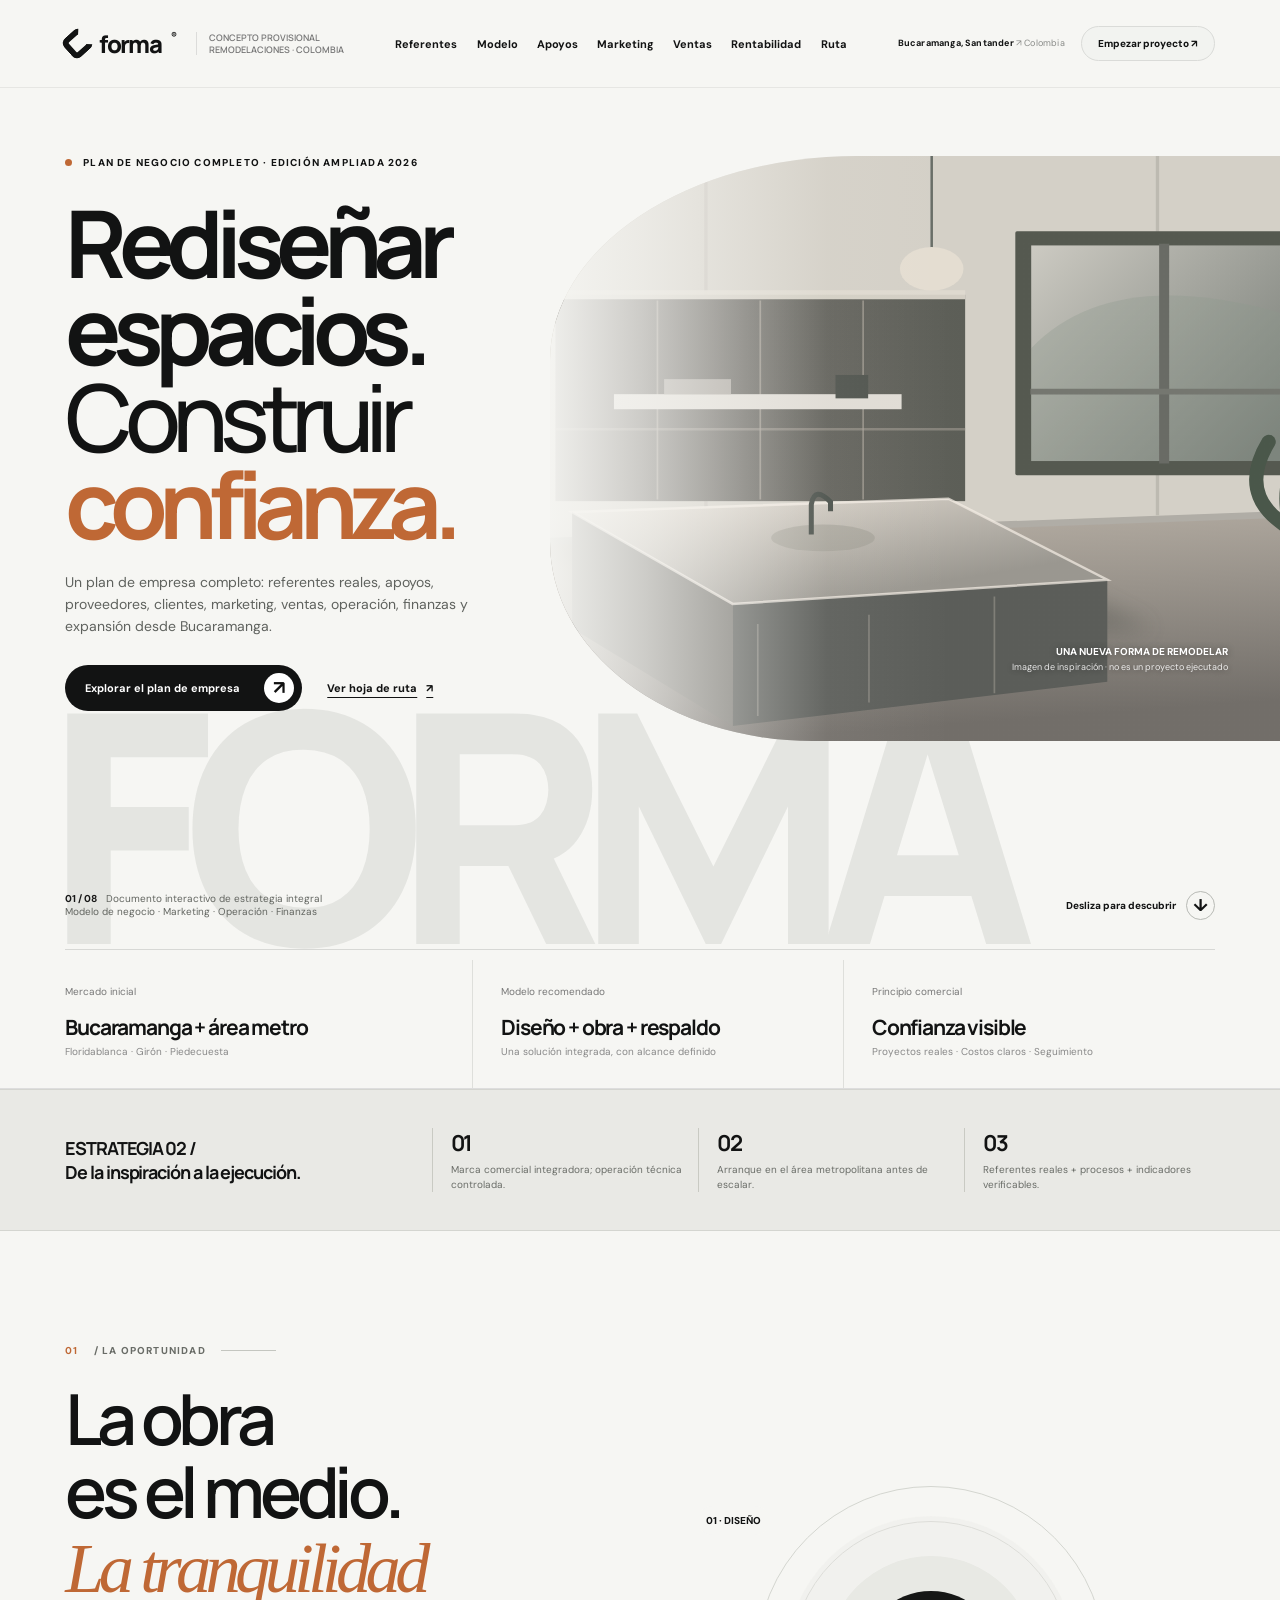
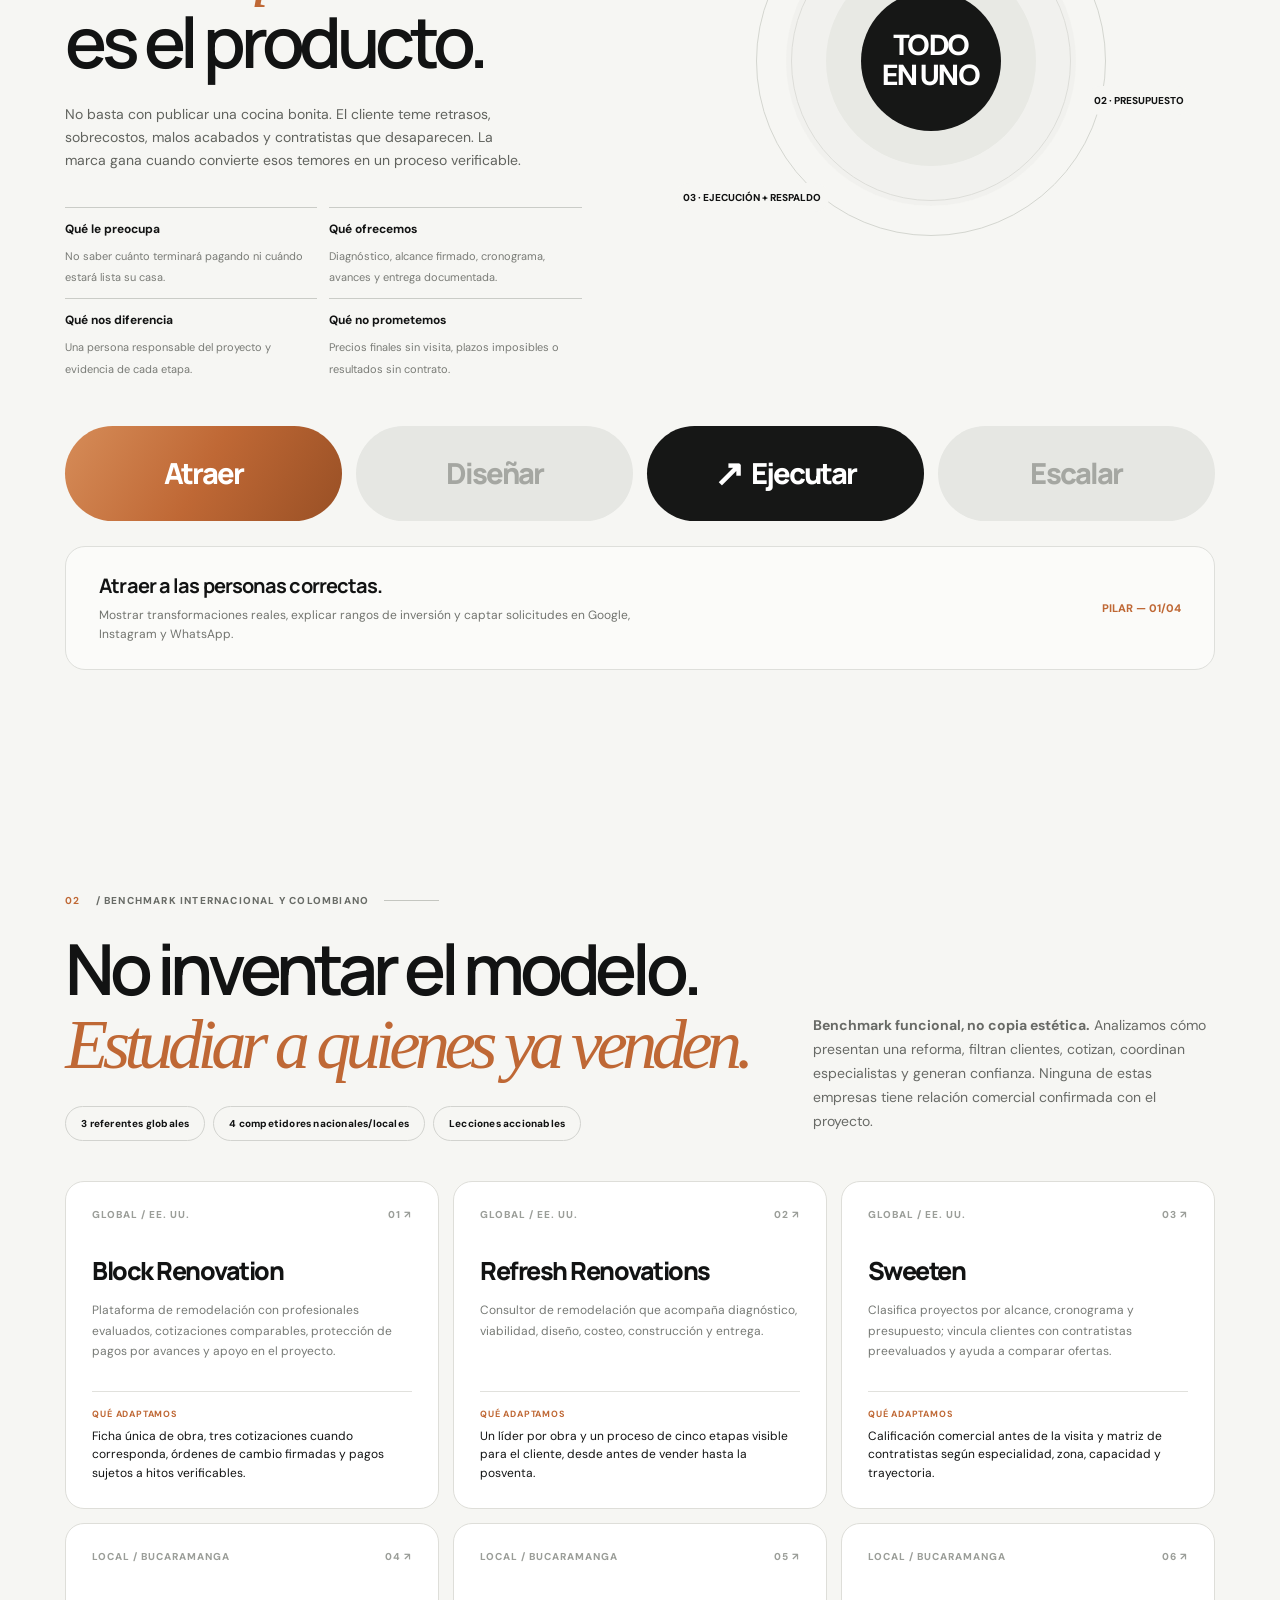
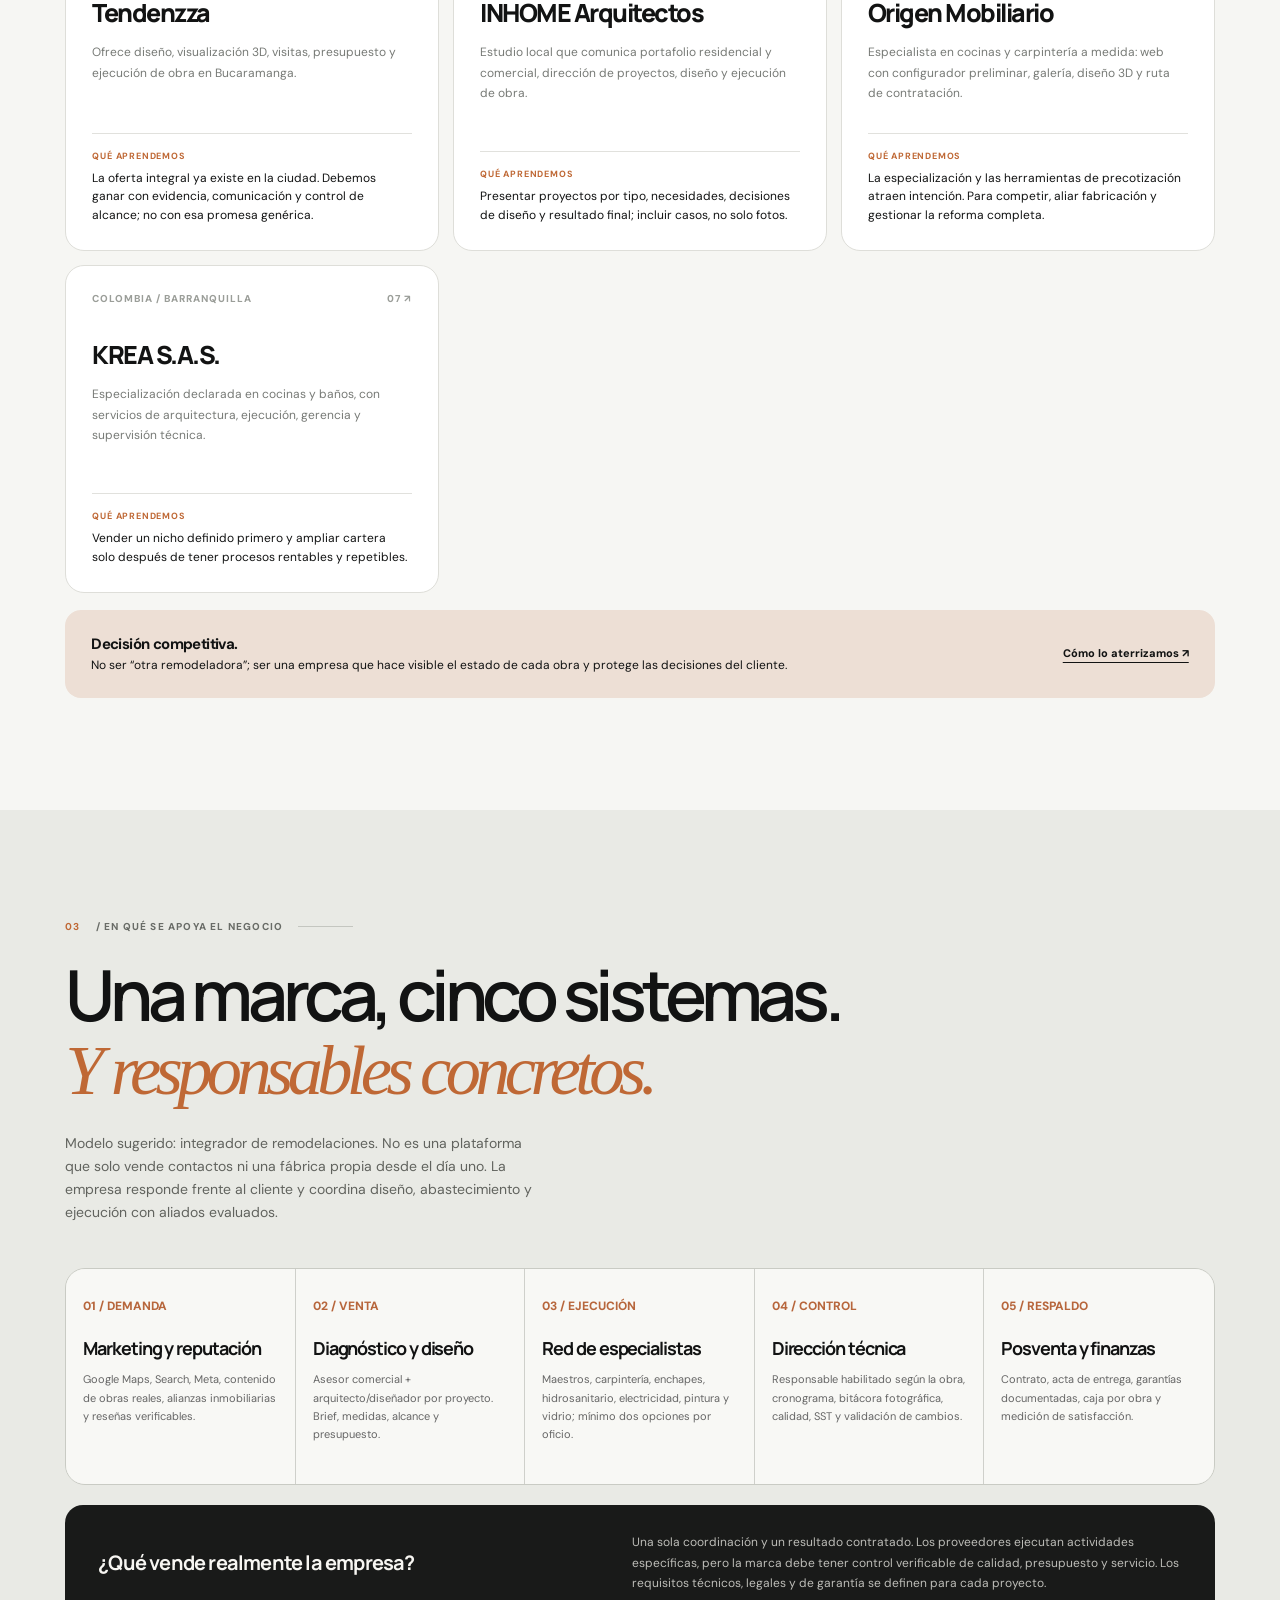
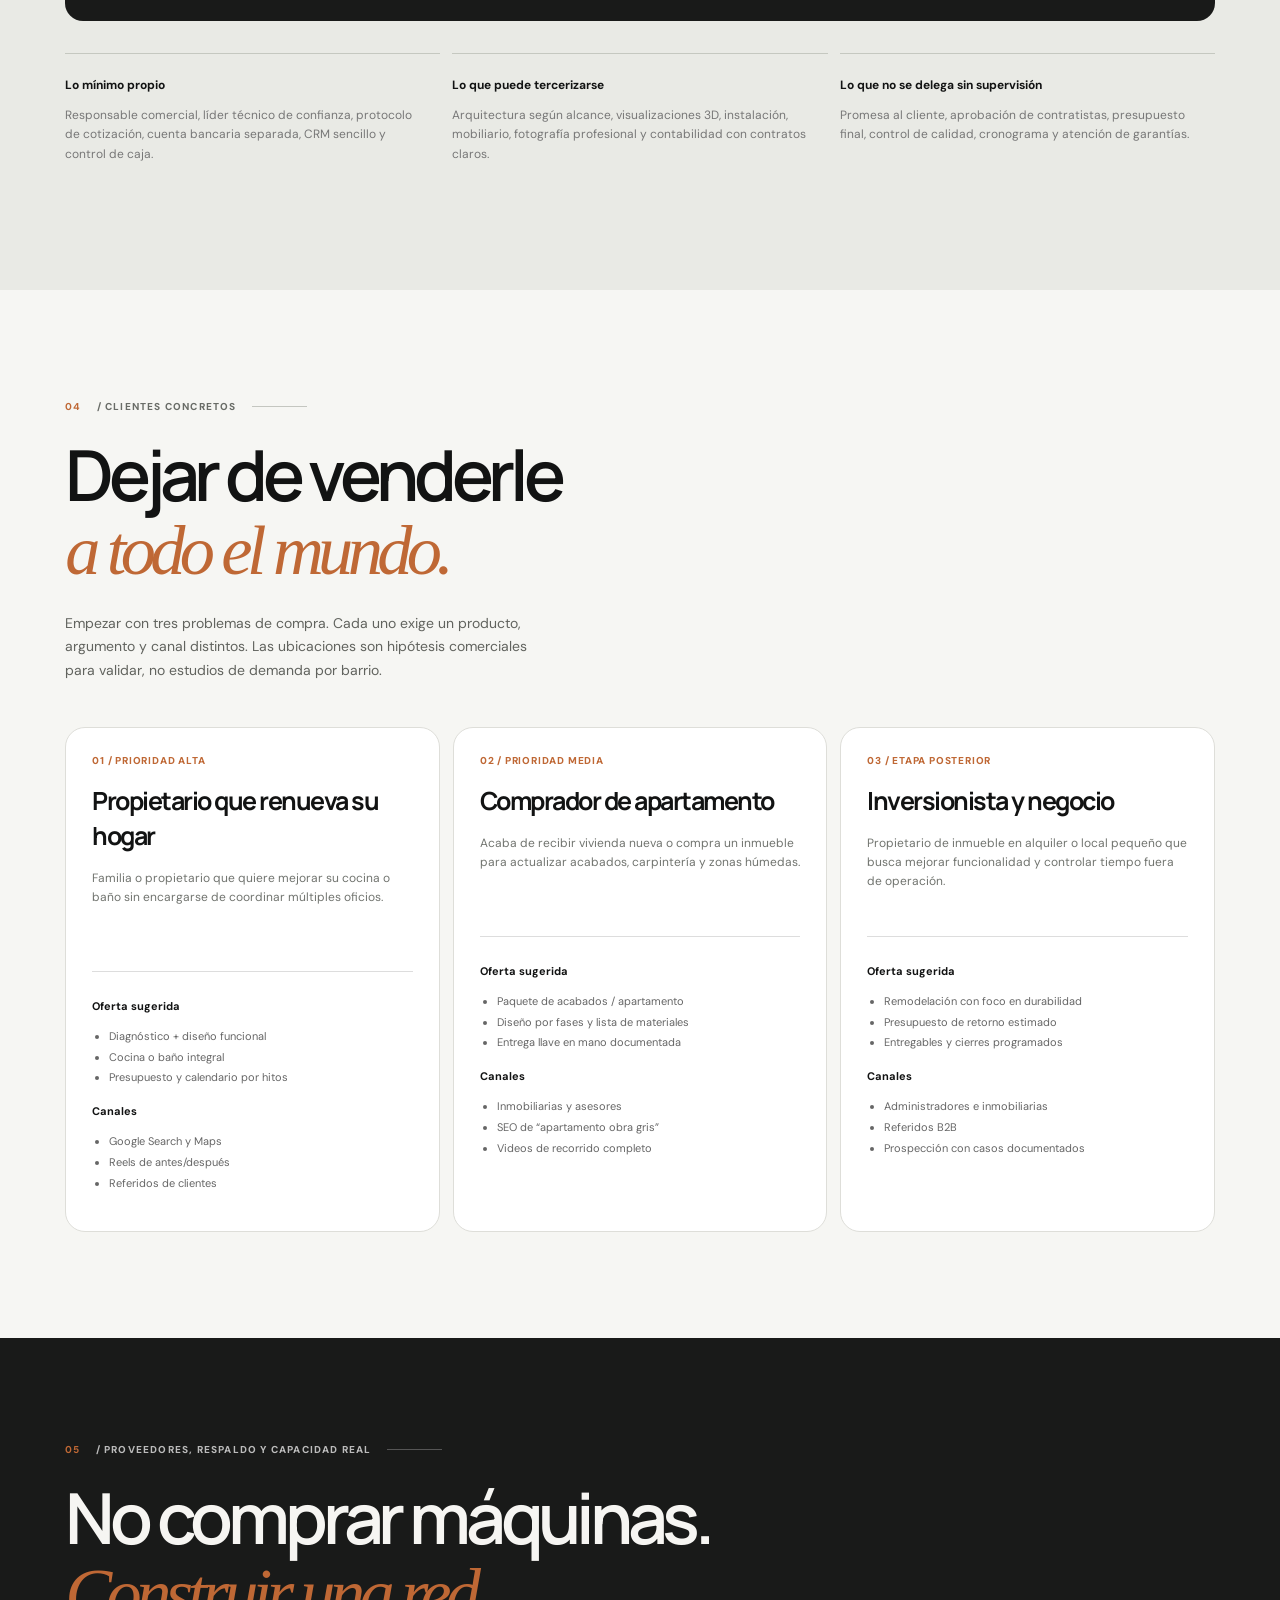
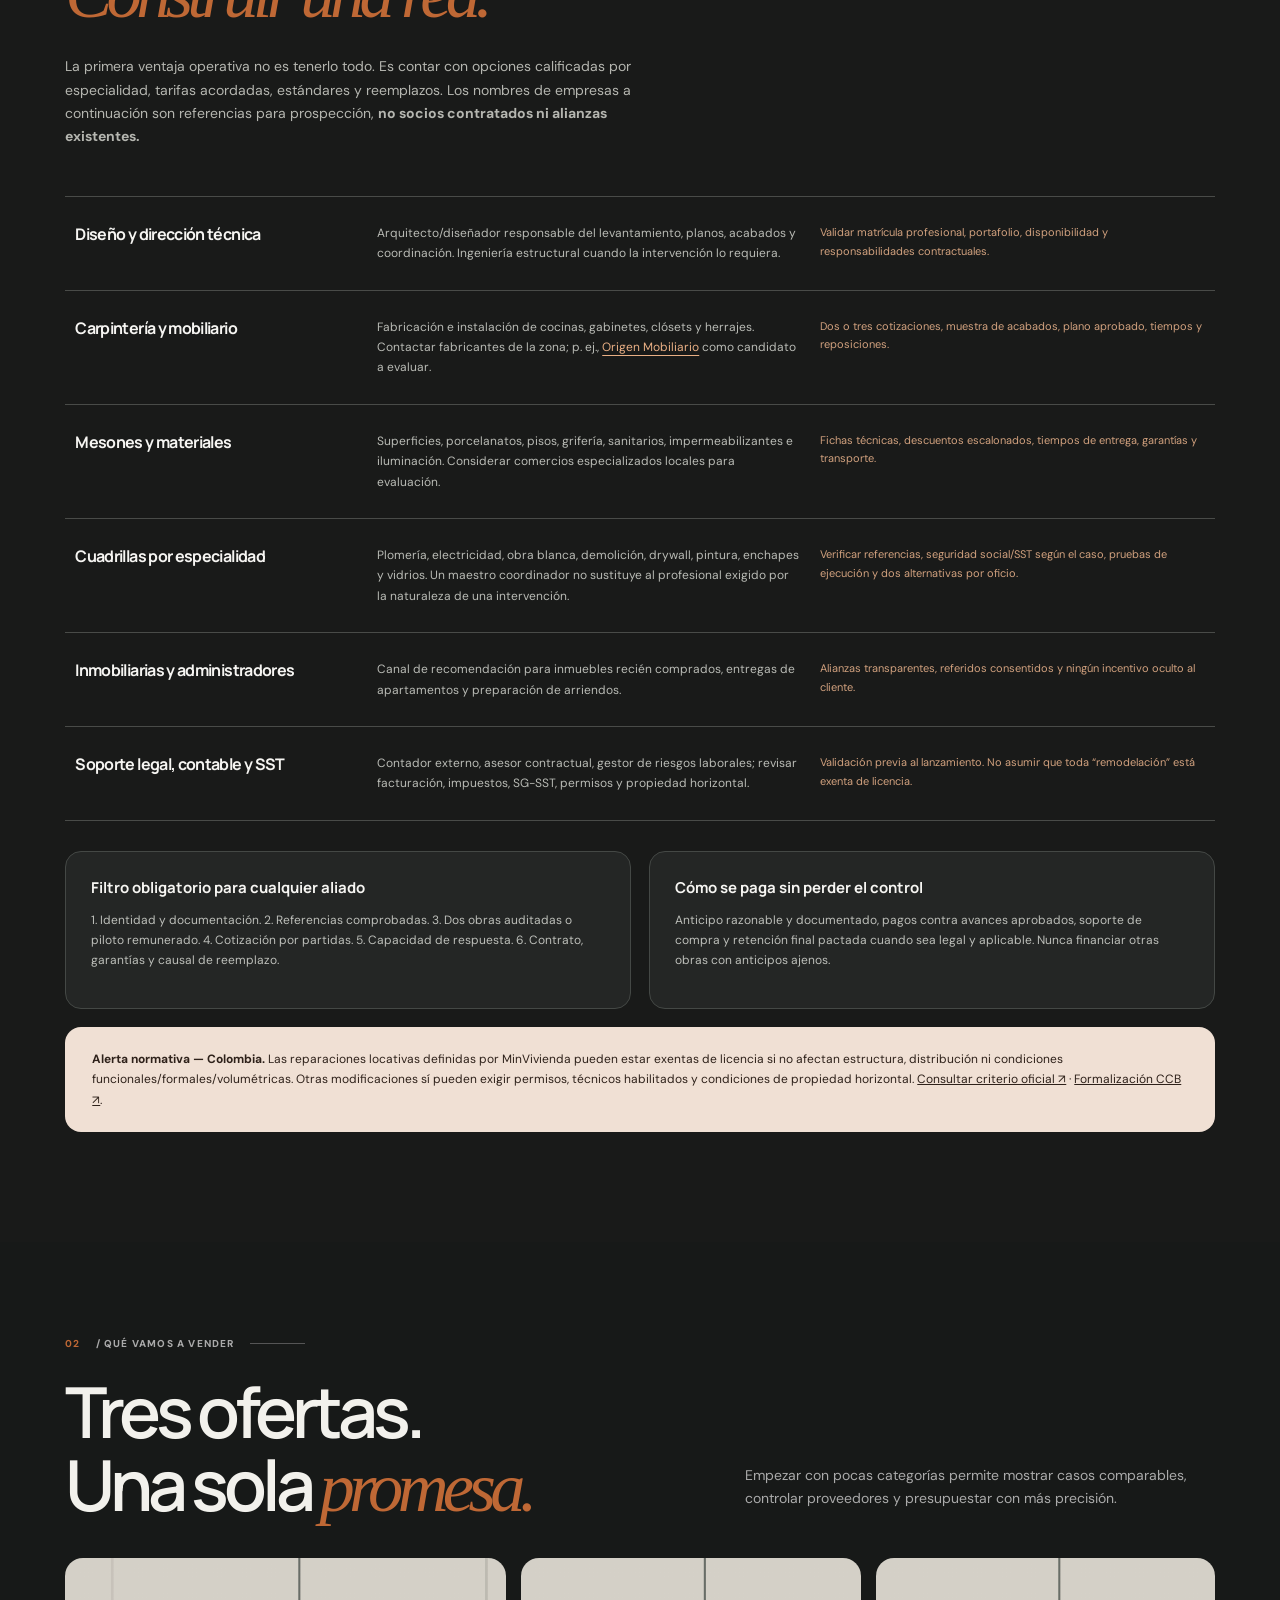
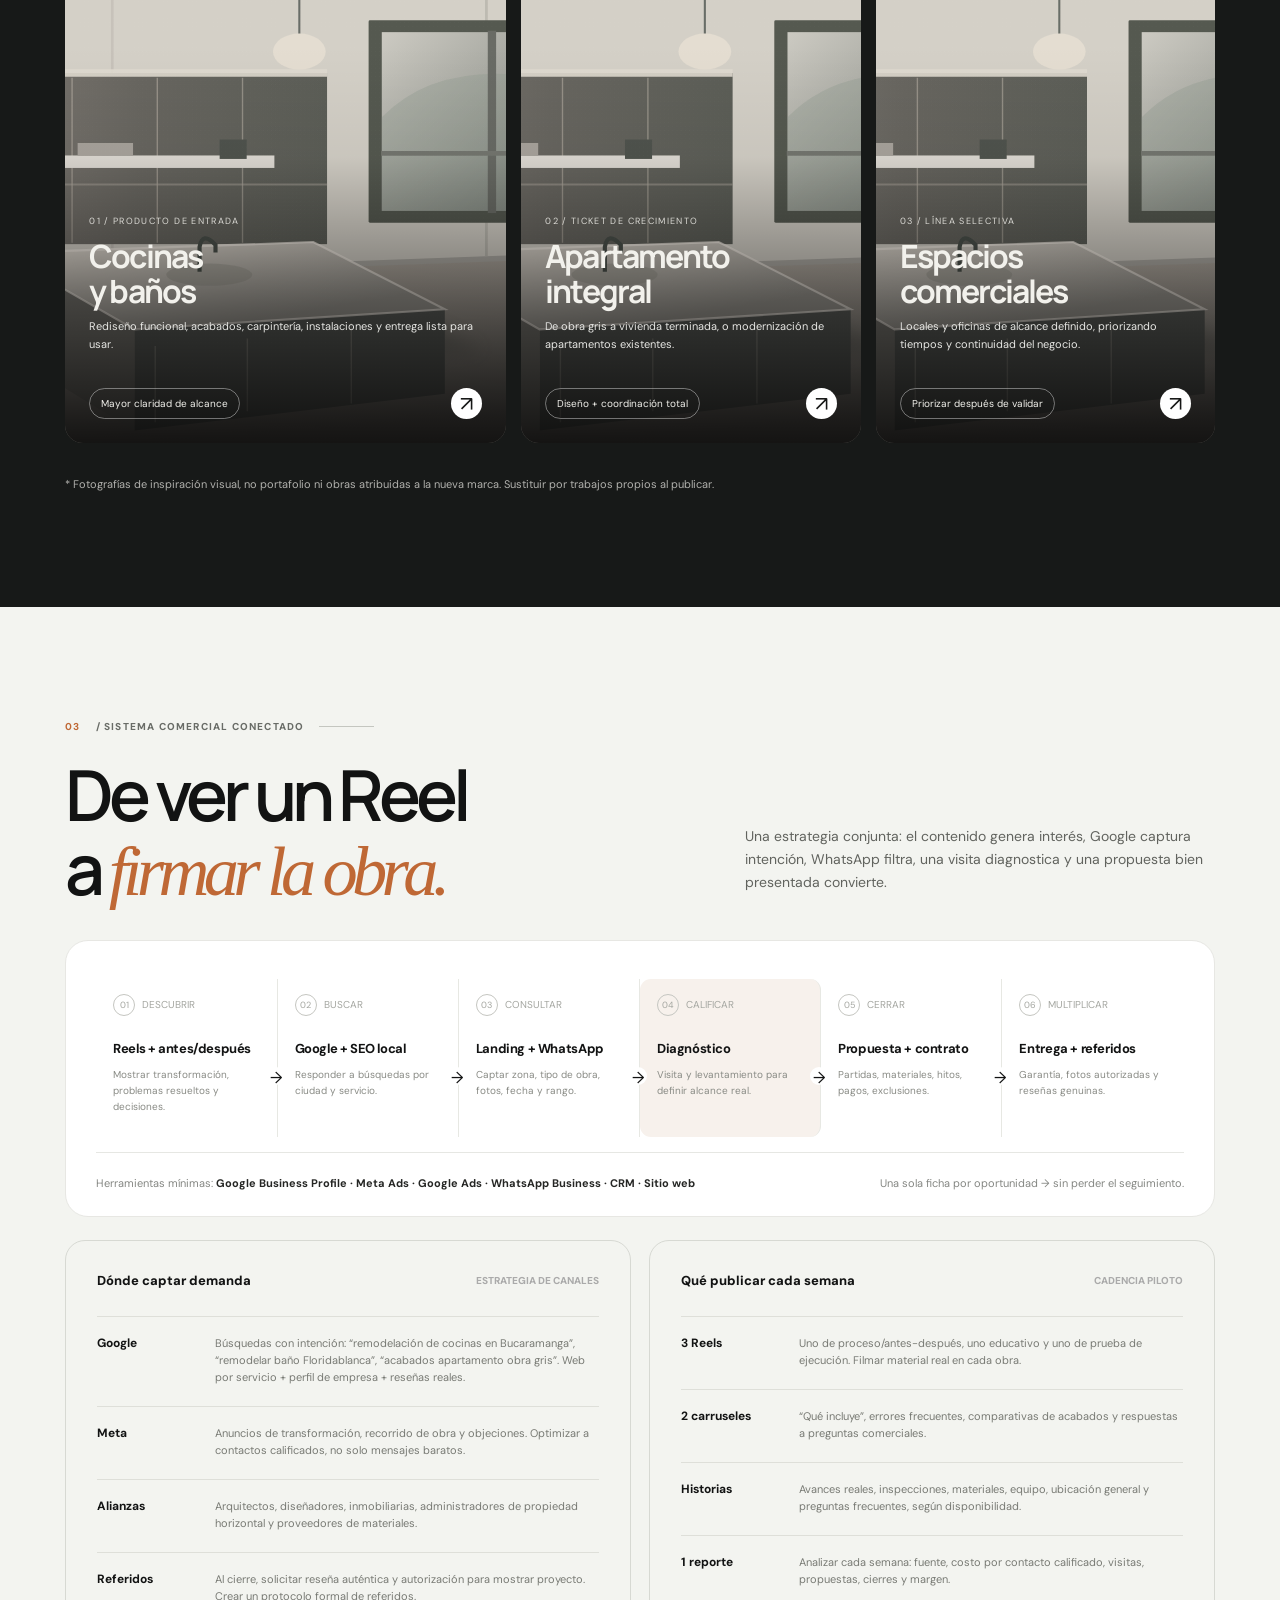
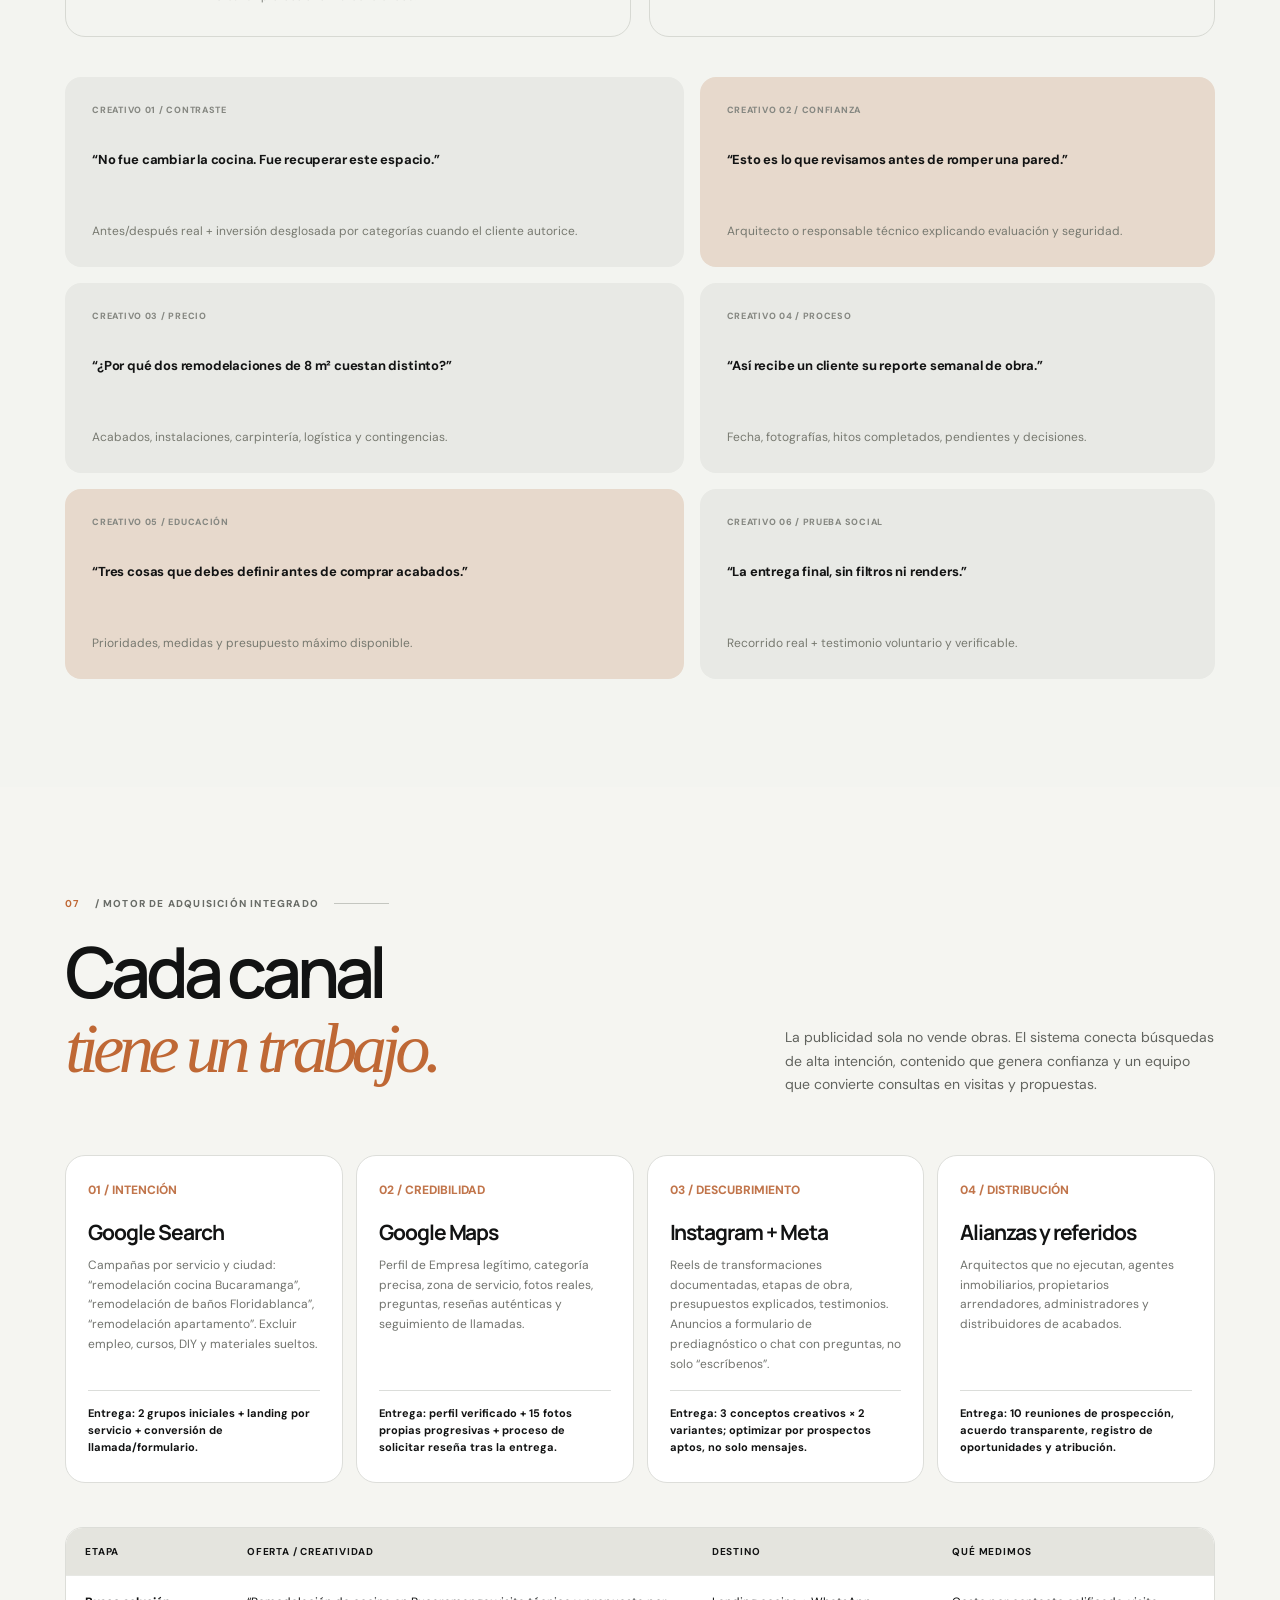
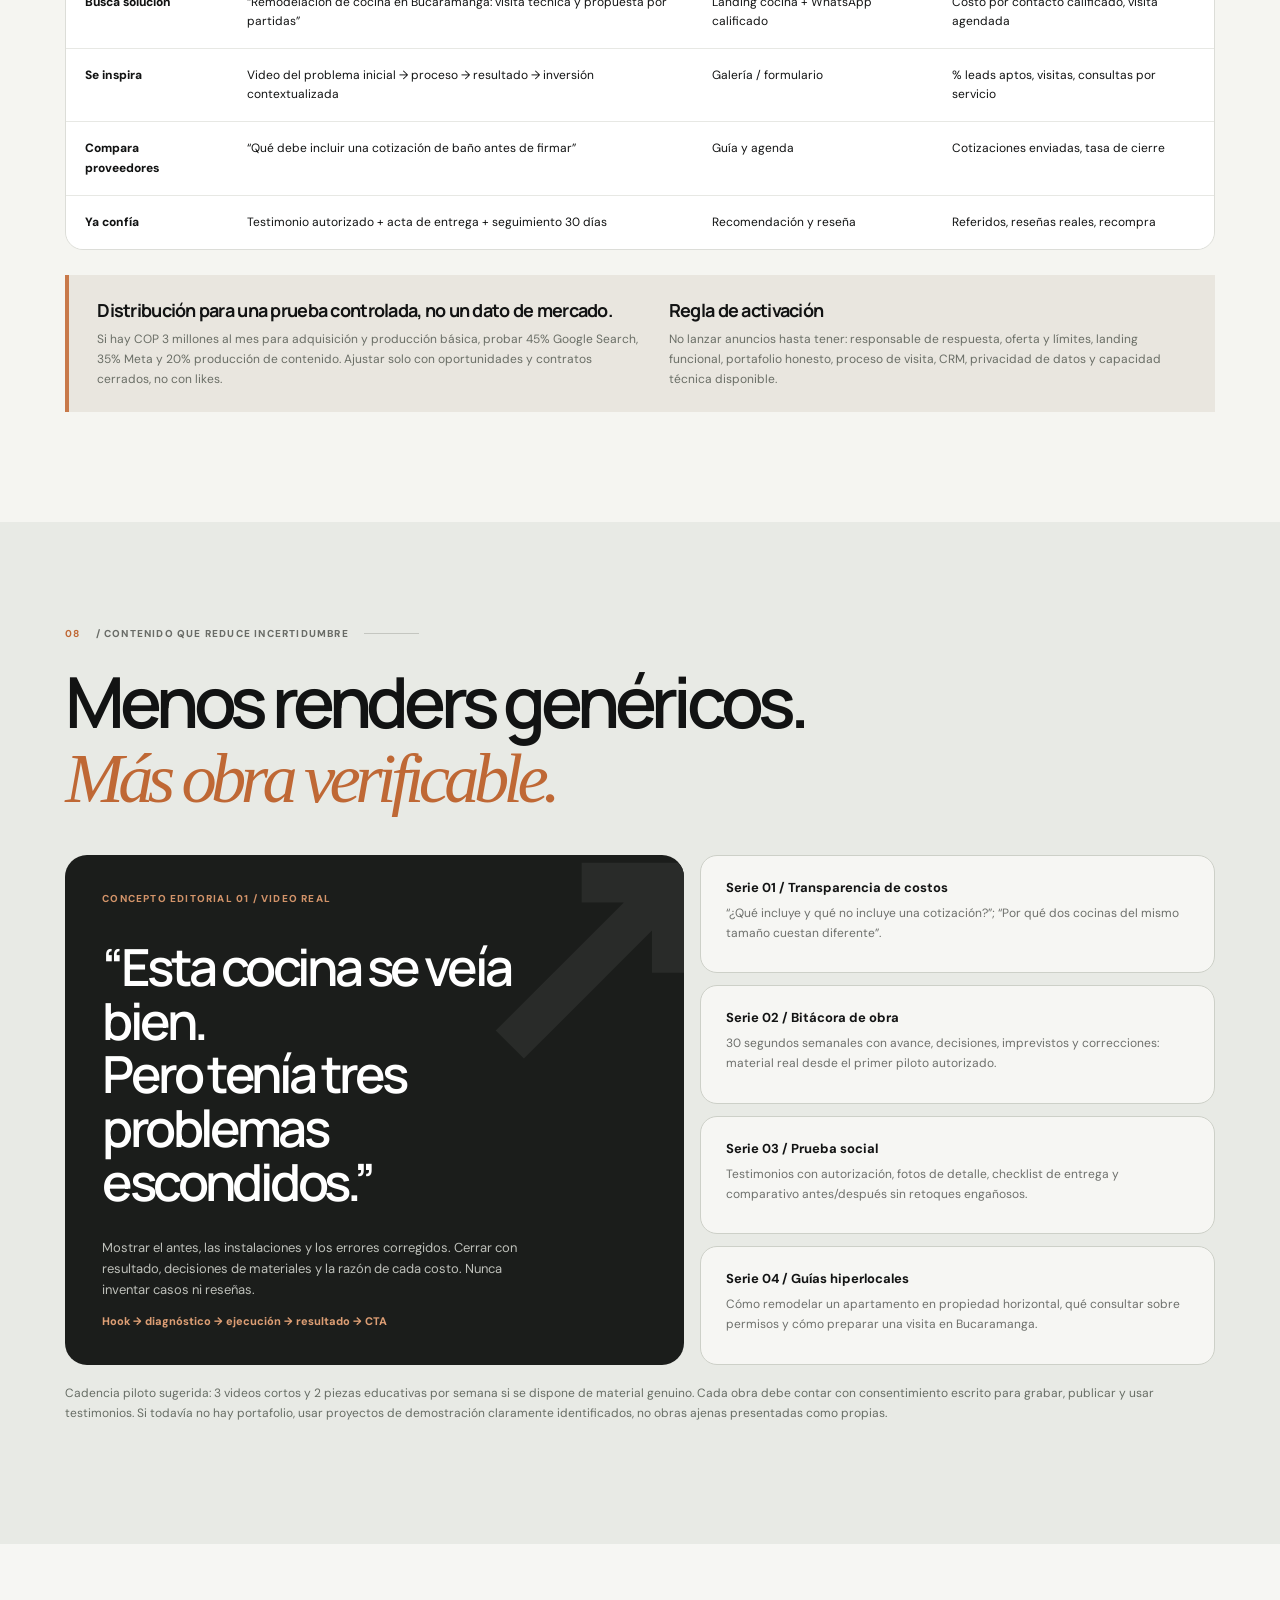
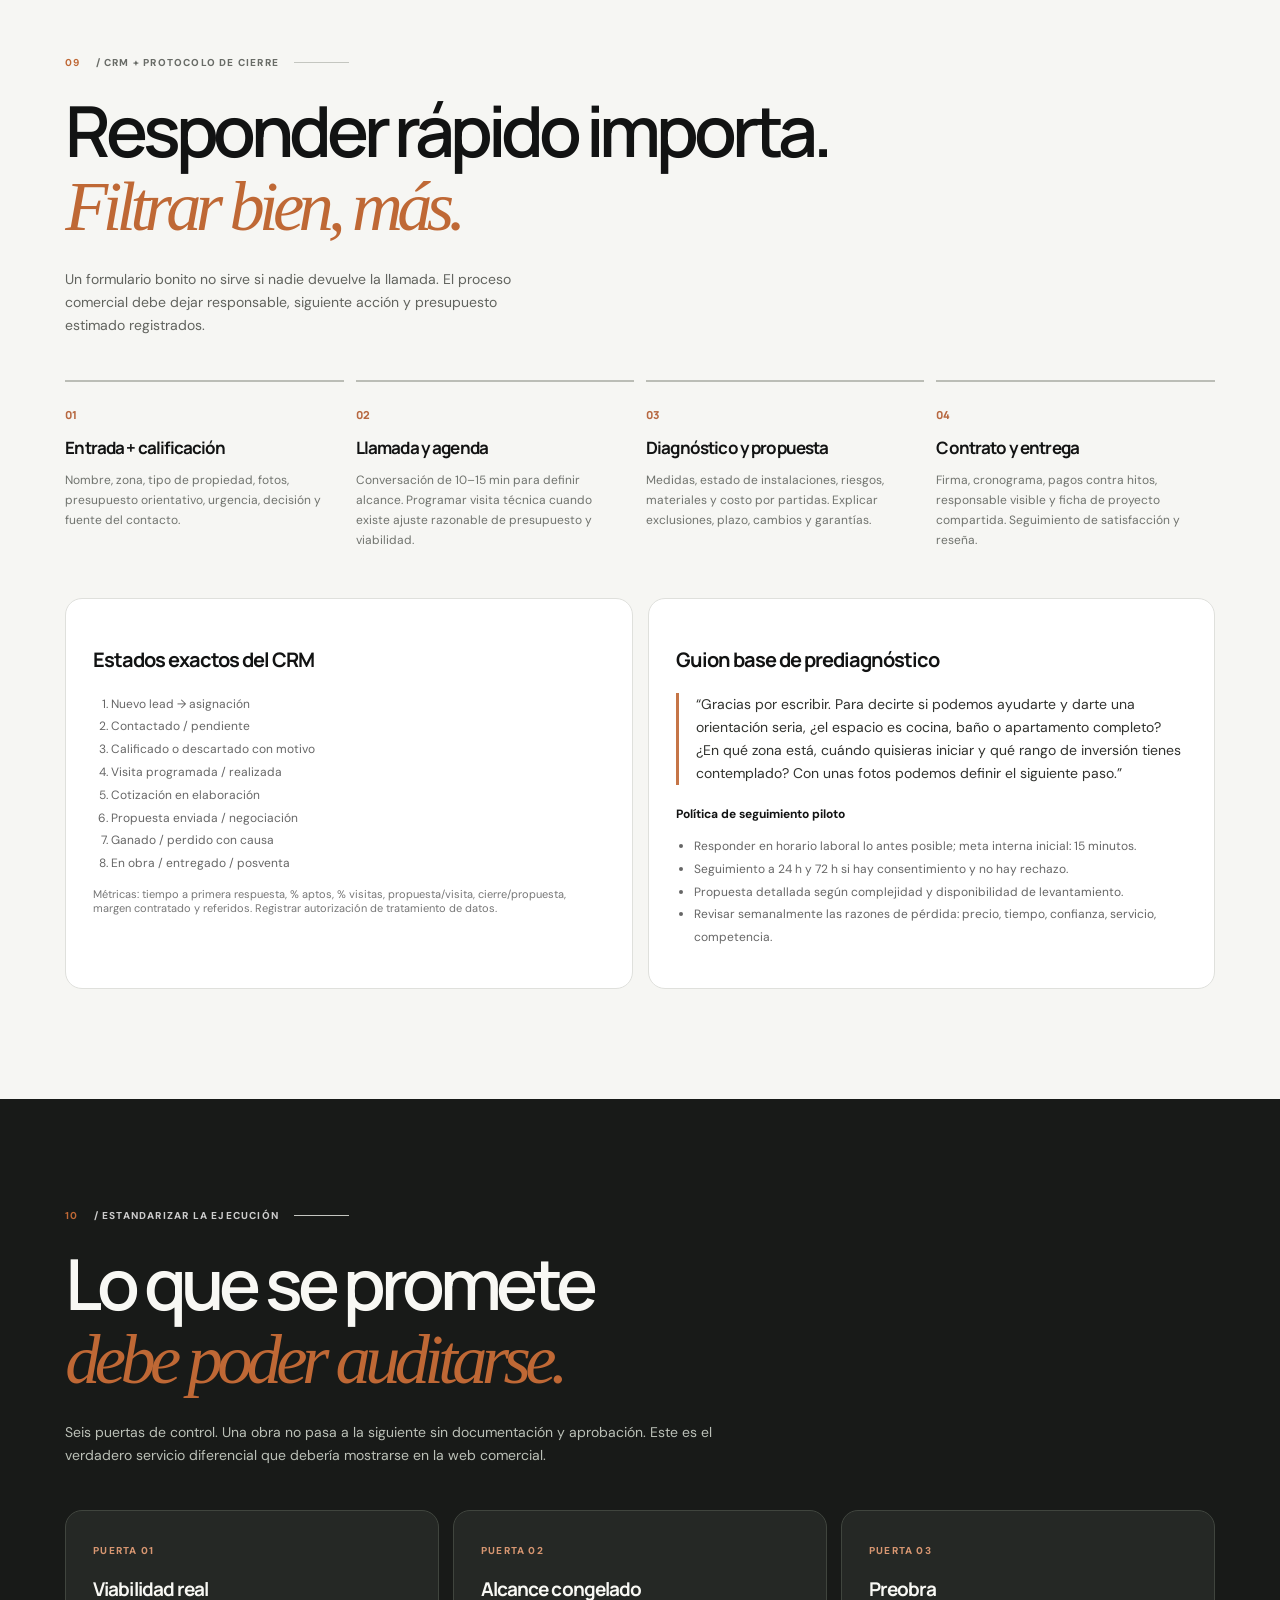
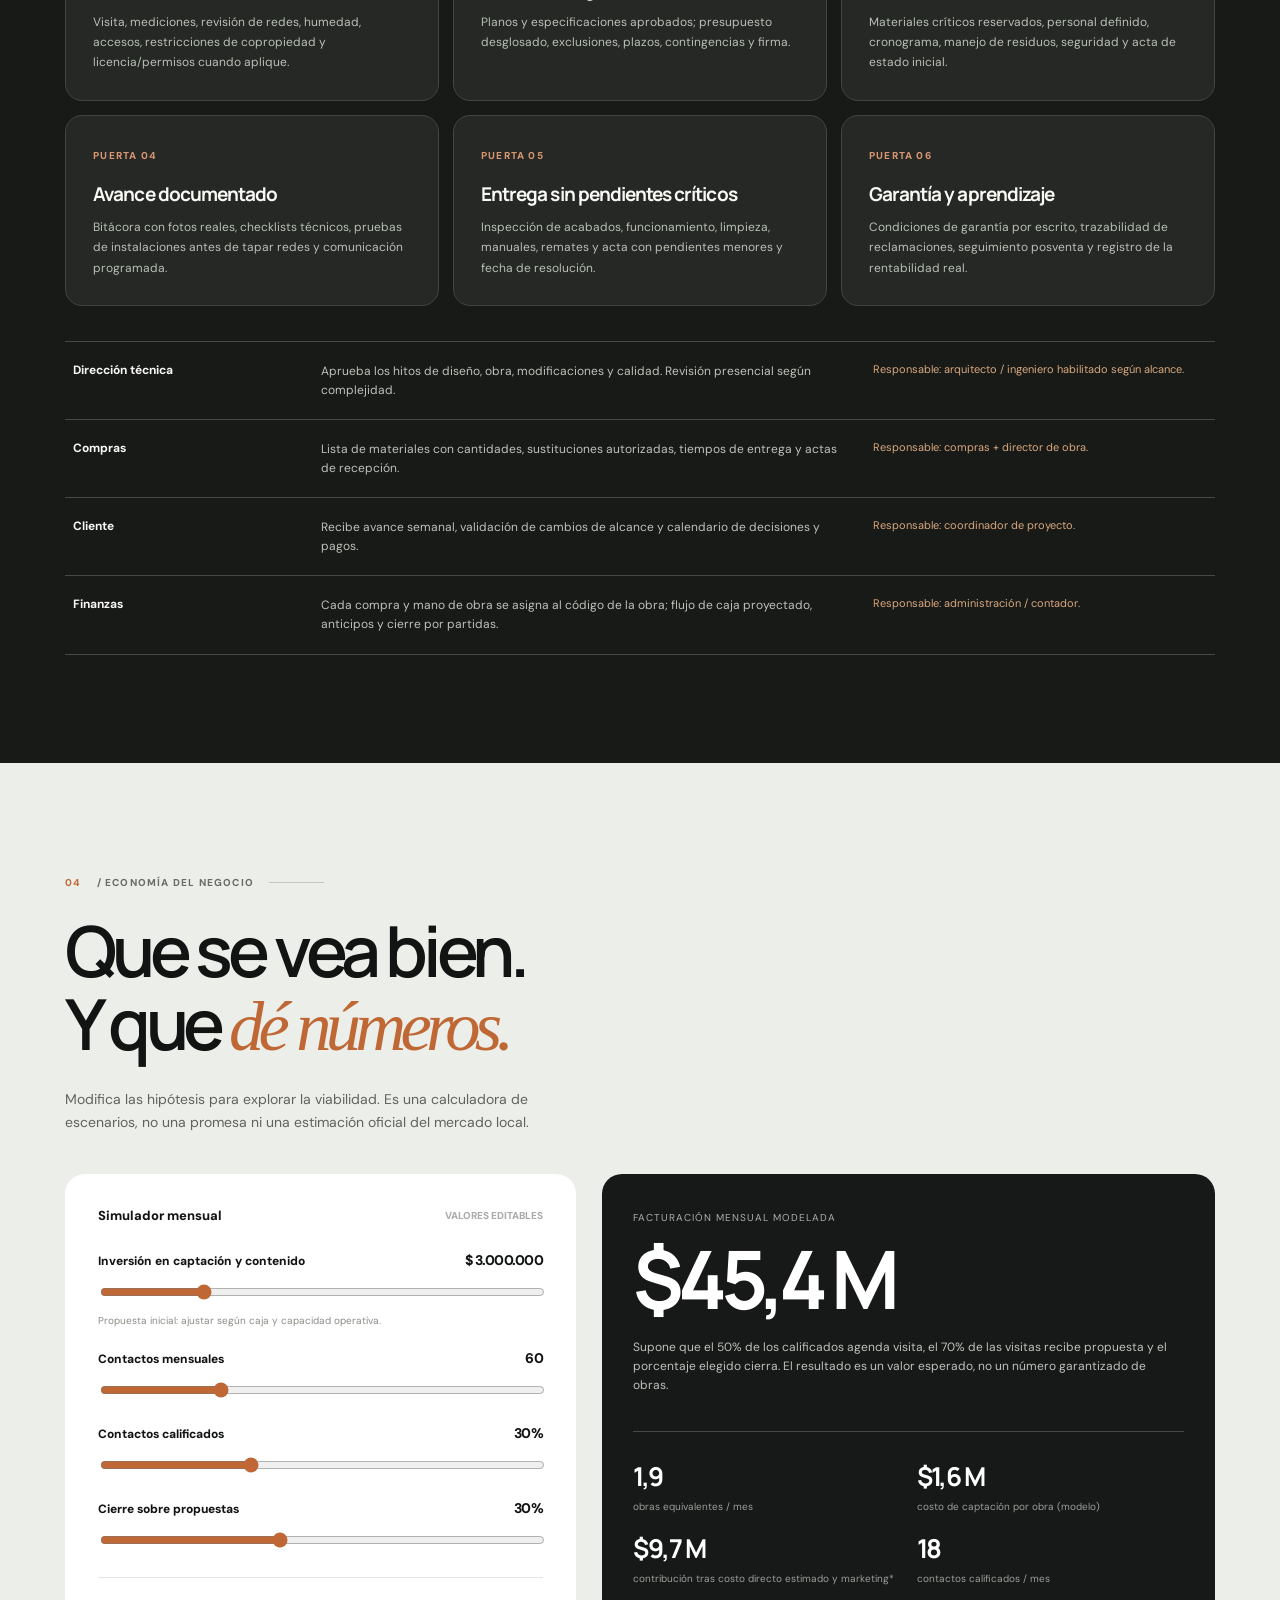
==== commit 2be864df: "Añadir simulador de rentabilidad por obra, roadmap de 180 días, riesgos y bibliografía" ====
--- a/index.html
+++ b/index.html
@@ -159,17 +159,17 @@
 <div class="site">
   <header class="header pad">
     <a class="brand" href="#inicio" aria-label="Ir al inicio"><span class="brand-mark"></span>forma<sup>®</sup><span class="brand-mini">CONCEPTO PROVISIONAL<br>REMODELACIONES · COLOMBIA</span></a>
-    <nav id="menu" class="nav" aria-label="Navegación principal"><a href="#referentes">Referentes</a><a href="#modelo">Modelo</a><a href="#alianzas">Apoyos</a><a href="#motorcomercial">Marketing</a><a href="#ventas">Ventas</a><a href="#proyeccion">Finanzas</a><a href="#plan">Ruta</a></nav>
+    <nav id="menu" class="nav" aria-label="Navegación principal"><a href="#referentes">Referentes</a><a href="#modelo">Modelo</a><a href="#alianzas">Apoyos</a><a href="#motorcomercial">Marketing</a><a href="#ventas">Ventas</a><a href="#unidad">Rentabilidad</a><a href="#despliegue">Ruta</a></nav>
     <div class="top-actions"><div class="loc">Bucaramanga, Santander <span>↗ Colombia</span></div><a class="small-btn" href="#contacto">Empezar proyecto ↗</a><button id="menuToggle" class="menu-toggle" aria-label="Abrir menú" aria-expanded="false">☰</button></div>
   </header>
 
   <main>
     <section class="hero pad" id="inicio">
       <div class="hero-head">
-        <div class="eyebrow">Estrategia de negocio · Edición 2026</div>
+        <div class="eyebrow">Plan de negocio completo · Edición ampliada 2026</div>
         <h1>Rediseñar<br>espacios.<br><span class="thin">Construir</span><br><em>confianza.</em></h1>
         <p class="hero-lead">Un plan de empresa completo: referentes reales, apoyos, proveedores, clientes, marketing, ventas, operación, finanzas y expansión desde Bucaramanga.</p>
-        <div class="hero-actions"><a href="#referentes" class="cta">Explorar el plan de empresa <span class="circle">↗</span></a><a href="#plan" class="quiet-link">Ver hoja de ruta <span>↗</span></a></div>
+        <div class="hero-actions"><a href="#referentes" class="cta">Explorar el plan de empresa <span class="circle">↗</span></a><a href="#despliegue" class="quiet-link">Ver hoja de ruta <span>↗</span></a></div>
       </div>
       <div class="hero-visual" aria-label="Imagen de inspiración arquitectónica, no proyecto propio"><div class="hero-photo"><img src="https://images.unsplash.com/photo-1600607687920-4e2a09cf159d?auto=format&fit=crop&w=1400&q=85" alt="Interior residencial contemporáneo de referencia visual" loading="eager" onerror="this.style.display='none'"></div><div class="image-label">UNA NUEVA FORMA DE REMODELAR<br><span>Imagen de inspiración · no es un proyecto ejecutado</span></div></div>
       <div class="hero-ghost" aria-hidden="true">FORMA</div>
@@ -332,7 +332,42 @@
       <div class="sample">Para arrancar no hace falta gran escala. Hace falta un sistema que confirme, semana a semana, <b>cuáles mensajes atraen propietarios solventes, qué visitas generan propuestas y qué proyectos dejan margen real.</b></div>
     </section>
 
-    <section class="section pad" id="plan"><div class="roadmap-head reveal"><div><div class="section-kicker"><b>05</b> / Desde cero, sin saltarse pasos</div><h2 class="big-title">Los primeros <span class="serif">90 días.</span></h2></div><p class="section-lead">La prioridad no es crecer rápido: es validar la oferta, controlar los costos, construir credibilidad y no asumir más obras de las que el equipo puede supervisar.</p></div>
+    
+<section class="unit-section pad" id="unidad">
+<div class="unit-head"><div><div class="section-kicker"><b>12</b> / Rentabilidad de cada contrato</div><h2 class="big-title">Una obra vendida<br><span class="serif">no es una obra rentable.</span></h2></div><p>Herramienta exploratoria en pesos colombianos. Modifica el valor contratado y costos; esto es un ejercicio de decisiones, no precios de mercado, cotización oficial ni utilidad neta.</p></div>
+<div class="unit-grid reveal">
+<div class="unit-controls">
+<div class="unit-field"><label for="obraPrecio">Valor facturado por contrato <output id="obraPrecioOut"></output></label><input id="obraPrecio" type="range" min="10000000" max="100000000" step="1000000" value="28000000"></div>
+<div class="unit-field"><label for="obraCosto">Costos directos de ejecución <output id="obraCostoOut"></output></label><input id="obraCosto" type="range" min="50" max="90" step="1" value="70"></div>
+<div class="unit-field"><label for="obraAdq">Adquisición comercial atribuida <output id="obraAdqOut"></output></label><input id="obraAdq" type="range" min="0" max="4000000" step="100000" value="800000"></div>
+<div class="unit-field"><label for="obraOver">Gastos fijos/gestión asignados <output id="obraOverOut"></output></label><input id="obraOver" type="range" min="0" max="6000000" step="100000" value="1800000"></div>
+<p style="font-size:11px;color:#7a7e75;line-height:1.7;margin-top:22px">Los directos deben incluir mano de obra, materiales, fletes, desperdicio, especialista técnico y costos de seguridad correspondientes. Ajusta overhead para cubrir administración, software, honorarios y servicios.</p>
+</div>
+<div class="unit-results"><div><span>Resultado operativo estimado por obra / antes de impuestos</span><strong id="obraResultado">$0</strong><span id="obraMargen">0% sobre ventas</span></div>
+<div><div class="unit-mini"><span>Costos directos</span><b id="obraDirecto">$0</b></div><div class="unit-mini"><span>Margen bruto inicial</span><b id="obraBruto">$0</b></div><div class="unit-mini"><span>Captación + asignación de fijos</span><b id="obraOtros">$0</b></div><p id="obraLectura">Resultado ilustrativo.</p></div>
+</div></div>
+<p class="unit-warning">Un resultado positivo no equivale a dinero disponible: revisar impuestos, retenciones, caja, intereses, pólizas, tiempos de cobro, costos de garantías, contingencias y aportes. No presupuestar sin visita, despiece de partidas y validación técnica. En la sección “Números” anterior hay otro escenario de embudo comercial; ambos son modelos independientes.</p>
+</section>
+<section class="launch-section pad" id="despliegue">
+<div class="section-kicker"><b>13</b> / Plan operativo con responsables y condiciones</div><h2 class="big-title">Qué hacer primero.<br><span class="serif">Qué no hacer todavía.</span></h2>
+<p class="section-lead">El tiempo es tentativo. El criterio para avanzar es que los entregables estén listos y funcionen. Evitar gastar en pauta antes de tener capacidad operativa comprobada.</p>
+<div class="launch-grid reveal">
+<article class="launch-phase"><span class="badge-time">DÍAS 01 — 15</span><h3>Construir la base.</h3><p><strong>Responsables:</strong> fundador, director técnico, contador/asesor.</p><ul><li>Elegir figura empresarial y obligaciones.</li><li>Definir 2 servicios principales, zonas y alcance.</li><li>20 entrevistas exploratorias a propietarios y aliados (objetivo, no hecho).</li><li>Presupuesto tipo por partidas y modelo de contrato revisado.</li><li>Seleccionar supervisor técnico según obras objetivo.</li></ul><div class="gate">Puerta para avanzar: viabilidad legal y técnica + estructura de costos por servicio.</div></article>
+<article class="launch-phase"><span class="badge-time">DÍAS 16 — 30</span><h3>Armar la capacidad.</h3><p><strong>Responsables:</strong> operaciones, compras y líder comercial.</p><ul><li>Dos candidatos auditados por oficio crítico.</li><li>Matriz de materiales, precios y lead time.</li><li>CRM con etapas, guiones y SLA.</li><li>Landing cocina, landing baño y portafolio honesto.</li><li>Visitas de diagnóstico y primeros presupuestos piloto.</li></ul><div class="gate">Puerta para avanzar: personal, términos de pago y ruta de contingencias listos.</div></article>
+<article class="launch-phase"><span class="badge-time">DÍAS 31 — 60</span><h3>Validar el mercado.</h3><p><strong>Responsables:</strong> marketing, asesor y técnico.</p><ul><li>Activar Perfil de Empresa si cumple requisitos.</li><li>Google Ads geolocalizado y 3 creatividades Meta.</li><li>Revisar calidad de cada lead semanalmente.</li><li>Visitas y propuestas con costos documentados.</li><li>Tomar solo proyectos con capacidad disponible.</li></ul><div class="gate">Puerta para avanzar: oportunidades calificadas y capacidad de cumplir plazo/calidad.</div></article>
+<article class="launch-phase"><span class="badge-time">DÍAS 61 — 180</span><h3>Demostrar y repetir.</h3><p><strong>Responsables:</strong> dirección + equipo completo.</p><ul><li>Ejecutar proyectos piloto remunerados con seguimiento.</li><li>Documentar resultado y cierre financiero real.</li><li>Medir márgenes y satisfacción posventa.</li><li>Corregir oferta y canales débiles.</li><li>Abrir nuevas zonas solo con líderes y aliados evaluados.</li></ul><div class="gate">Puerta para expandir: varias obras cerradas sin incidencias críticas y margen positivo consistente.</div></article>
+</div>
+<div class="section-kicker"><b>14</b> / Riesgos que pueden matar el negocio</div>
+<div class="risk-grid">
+<article><b>01 / Sobrecostos ocultos</b><p>Diagnóstico incompleto, redes antiguas o cantidades erradas. Mitigar con visita, contingencia presupuestada, exclusiones visibles y cambios firmados.</p></article>
+<article><b>02 / Anticipos que se consumen</b><p>Flujo de caja desalineado. Cuenta por obra, cronograma de recaudos y compras, no mezclar fondos de contratos distintos.</p></article>
+<article><b>03 / Contratista incumplido</b><p>No depender de una sola cuadrilla. Validar capacidad y referencias, definir hitos, reemplazos y criterios de aceptación.</p></article>
+<article><b>04 / Pauta sin negocio</b><p>Leads que solo preguntan precios. Medir costo por visita/propuesta/contrato y pausar campañas que no avanzan en el CRM.</p></article>
+<article><b>05 / Reclamaciones y reputación</b><p>No ocultar defectos ni prometer garantías vagas. Acta de entrega, condiciones pactadas, reserva y canal real de posventa.</p></article>
+<article><b>06 / Riesgo legal y seguridad</b><p>Obras fuera de alcance, estructura, copropiedad, riesgos laborales y datos de clientes. Evaluar con profesionales y normas antes de iniciar.</p></article>
+</div>
+<div class="reference-note" style="margin-top:27px"><div><strong>Decisión ejecutiva.</strong><br>La publicidad se escala únicamente cuando el cierre comercial, la capacidad técnica y la rentabilidad por proyecto pueden demostrarse.</div><a href="#unidad" class="quiet-link">Volver a números ↗</a></div>
+</section><section class="section pad" id="plan"><div class="roadmap-head reveal"><div><div class="section-kicker"><b>05</b> / Desde cero, sin saltarse pasos</div><h2 class="big-title">Los primeros <span class="serif">90 días.</span></h2></div><p class="section-lead">La prioridad no es crecer rápido: es validar la oferta, controlar los costos, construir credibilidad y no asumir más obras de las que el equipo puede supervisar.</p></div>
       <div class="roadmap"><div class="road reveal"><div class="days">DÍAS 01—15</div><h3>Fundamentos.</h3><div><p>Definir segmento y zonas atendidas; validar demanda con entrevistas; construir presupuesto por partidas; seleccionar responsable técnico, contratistas y proveedores; registrar el negocio y revisar obligaciones con asesor contable/legal.</p><span class="deliver">Entregable: oferta + costos + equipo + procesos</span></div></div><div class="road reveal"><div class="days">DÍAS 16—30</div><h3>Presencia y prueba.</h3><div><p>Desarrollar identidad y landing, ficha Google, WhatsApp Business y CRM; documentar un caso piloto real y verificable; fotografiar metodología; preparar contrato, visitas y propuesta comercial.</p><span class="deliver">Entregable: web + CRM + 1 caso documentado</span></div></div><div class="road reveal"><div class="days">DÍAS 31—60</div><h3>Activar demanda.</h3><div><p>Publicar contenido orgánico, probar campañas Meta y Google con presupuesto controlado, activar alianzas, registrar cada lead y cerrar proyectos dentro de la capacidad disponible. Revisar semanalmente datos y calidad de ejecución.</p><span class="deliver">Entregable: embudo medible + primeras ventas</span></div></div><div class="road reveal"><div class="days">DÍAS 61—90</div><h3>Estandarizar.</h3><div><p>Crear plantillas de informe, protocolos de obra, fichas de materiales, checklists y sistema de referidos. Elegir los servicios con mejor contribución. Decidir si ampliar presupuesto, cobertura o equipo.</p><span class="deliver">Entregable: playbook operativo + plan siguiente trimestre</span></div></div></div>
     </section>
 
@@ -344,7 +379,23 @@
     </section>
 
     <section class="contact pad" id="contacto"><div class="contact-box"><div><div class="section-kicker"><b>08</b> / El siguiente paso</div><h2 class="big-title">Empecemos<br>con un <span class="serif">plan real.</span></h2><p class="section-lead">Este es un prototipo de estrategia, no una empresa ya constituida ni una plataforma conectada. Usa el formulario para preparar un resumen de proyecto y copiarlo a tu portapapeles.</p><div style="margin-top:35px;font-size:11px;color:#868981">Nombre visual provisional: <b style="color:#222">FORMA®</b> · Se sustituye por la marca definitiva.</div></div><form id="brief" class="contact-form"><label class="field">Zona del proyecto<select id="zona" required><option>Bucaramanga</option><option>Floridablanca</option><option>Girón</option><option>Piedecuesta</option><option>Otra ciudad de Colombia</option></select></label><label class="field">Tipo de proyecto<select id="tipo" required><option>Cocina o baño</option><option>Apartamento completo</option><option>Obra gris y acabados</option><option>Local / oficina</option><option>Otro</option></select></label><label class="field">Inversión que contempla<select id="rango"><option>Aún por definir</option><option>Menos de $10 millones COP</option><option>Entre $10 y $25 millones COP</option><option>Entre $25 y $60 millones COP</option><option>Más de $60 millones COP</option></select></label><label class="field">Qué necesita<textarea id="detalle" rows="3" placeholder="Describe el espacio, alcance y fecha aproximada..."></textarea></label><button type="submit">Copiar resumen de proyecto <span>↗</span></button><div class="feedback" id="feedback" aria-live="polite"></div></form></div></section>
-  </main>
+  
+<section class="sources-section pad" id="fuentes"><div class="section-kicker"><b>15</b> / Fuentes para comprobar y profundizar</div><h2>Investigación y documentación.</h2>
+<p style="color:#626660;font-size:12px;max-width:740px;line-height:1.65">Se separan observaciones de sitios consultados de hipótesis propuestas para esta empresa. Los presupuestos, tiempos, metas, nombres, alianzas, estimaciones y paquetes son una hipótesis de implementación y requieren validación real antes de comercializar.</p>
+<div class="sources-grid">
+<a href="https://www.blockrenovation.com/how-it-works" target="_blank" rel="noopener">01. Block Renovation — proceso, contratistas y pagos ↗</a>
+<a href="https://www.refreshrenovations.com/what-is-refresh/the-refresh-experience" target="_blank" rel="noopener">02. Refresh — cinco etapas y gerencia ↗</a>
+<a href="https://sweeten.com/how-we-work/" target="_blank" rel="noopener">03. Sweeten — emparejamiento y cotizaciones ↗</a>
+<a href="https://www.tendenzza.co/remodelacion/" target="_blank" rel="noopener">04. Tendenzza — oferta en Bucaramanga ↗</a>
+<a href="https://inhomearquitectos.com/" target="_blank" rel="noopener">05. INHOME — proyectos locales ↗</a>
+<a href="https://cocinasintegralesbucaramanga.com/" target="_blank" rel="noopener">06. Origen Mobiliario — configurador y flujo ↗</a>
+<a href="https://kreasas.app/servicios" target="_blank" rel="noopener">07. KREA — nicho cocinas y baños ↗</a>
+<a href="https://support.google.com/business/answer/7091?hl=es-419" target="_blank" rel="noopener">08. Google — ranking local, fotos y reseñas ↗</a>
+<a href="https://support.google.com/google-ads/answer/6100664" target="_blank" rel="noopener">09. Google Ads — medición de llamadas ↗</a>
+<a href="https://www.camaradirecta.com/crear-mi-empresa" target="_blank" rel="noopener">10. Cámara de Comercio de Bucaramanga ↗</a>
+<a href="https://minvivienda.gov.co/node/1380" target="_blank" rel="noopener">11. MinVivienda — reparaciones locativas ↗</a>
+<a href="https://support.google.com/business/answer/3474122?hl=es" target="_blank" rel="noopener">12. Google — reseñas genuinas ↗</a>
+</div></section></main>
 
   <footer class="pad"><div class="footer-top"><div><span class="tag">Investigación + estrategia + dirección creativa</span><div class="footer-big">FORMA®</div><div class="micro">Una propuesta para transformar espacios y construir una empresa sostenible.</div></div><div style="max-width:360px"><span class="tag">Fuentes y referentes consultados</span><div class="source-links"><a href="https://www.blockrenovation.com/how-it-works" target="_blank" rel="noopener">Block Renovation ↗</a><a href="https://datareportal.com/reports/digital-2026-colombia" target="_blank" rel="noopener">Digital 2026 Colombia ↗</a><a href="https://support.google.com/business/answer/7091" target="_blank" rel="noopener">Google Business ↗</a><a href="https://www.constructoracolombia.com/" target="_blank" rel="noopener">Referencia local ↗</a><a href="https://cocinasintegralesbucaramanga.com/" target="_blank" rel="noopener">Referencia cocinas ↗</a><a href="https://normativa.colpensiones.gov.co/colpens/docs/decreto_1077_2015_pr031.htm" target="_blank" rel="noopener">Normas de obra ↗</a></div></div></div><div class="footer-bottom" style="margin-top:26px"><p>Estudio conceptual · octubre 2026. Las fotografías son ilustrativas. Las proyecciones financieras son simulaciones con supuestos editables; no son datos verificados ni garantías de ventas. Revisar obligaciones legales con profesionales y autoridades competentes.</p><div class="foot-mono">BUCARAMANGA / CO<br>ESTRATEGIA 001 — 2026</div></div></footer>
 </div>
@@ -392,5 +443,25 @@
   const io='IntersectionObserver'in window?new IntersectionObserver(es=>{es.forEach(e=>{if(e.isIntersecting){e.target.classList.add('visible');io.unobserve(e.target);}})},{threshold:.09}):null;
   document.querySelectorAll('.reveal').forEach(el=>io?io.observe(el):el.classList.add('visible'));
 </script>
+
+<script>
+(function(){
+  const el=id=>document.getElementById(id);
+  const ids=['obraPrecio','obraCosto','obraAdq','obraOver'];
+  const pesos=n=>new Intl.NumberFormat('es-CO',{style:'currency',currency:'COP',maximumFractionDigits:0}).format(n);
+  const fmt=n=>new Intl.NumberFormat('es-CO',{maximumFractionDigits:1}).format(n);
+  function calcular(){
+    const price=+el('obraPrecio').value,pct=+el('obraCosto').value,lead=+el('obraAdq').value,over=+el('obraOver').value;
+    const direct=price*pct/100,gross=price-direct,result=gross-lead-over,margin=(result/price)*100;
+    el('obraPrecioOut').textContent=pesos(price);el('obraCostoOut').textContent=pct+'%';
+    el('obraAdqOut').textContent=pesos(lead);el('obraOverOut').textContent=pesos(over);
+    el('obraDirecto').textContent=pesos(direct);el('obraBruto').textContent=pesos(gross);
+    el('obraOtros').textContent=pesos(lead+over);el('obraResultado').textContent=pesos(result);
+    el('obraResultado').style.color=result<0?'#ff9a8f':'#f4f4f0';el('obraMargen').textContent=fmt(margin)+'% sobre ventas';
+    el('obraLectura').textContent=result<0?'Este escenario pierde dinero antes de impuestos. Revisar precio y partidas antes de vender.':'Escenario positivo antes de impuestos y reservas: comprobar costos reales y necesidades de caja.';
+  }
+  ids.forEach(id=>el(id).addEventListener('input',calcular));calcular();
+})();
+</script>
 </body>
 </html>
